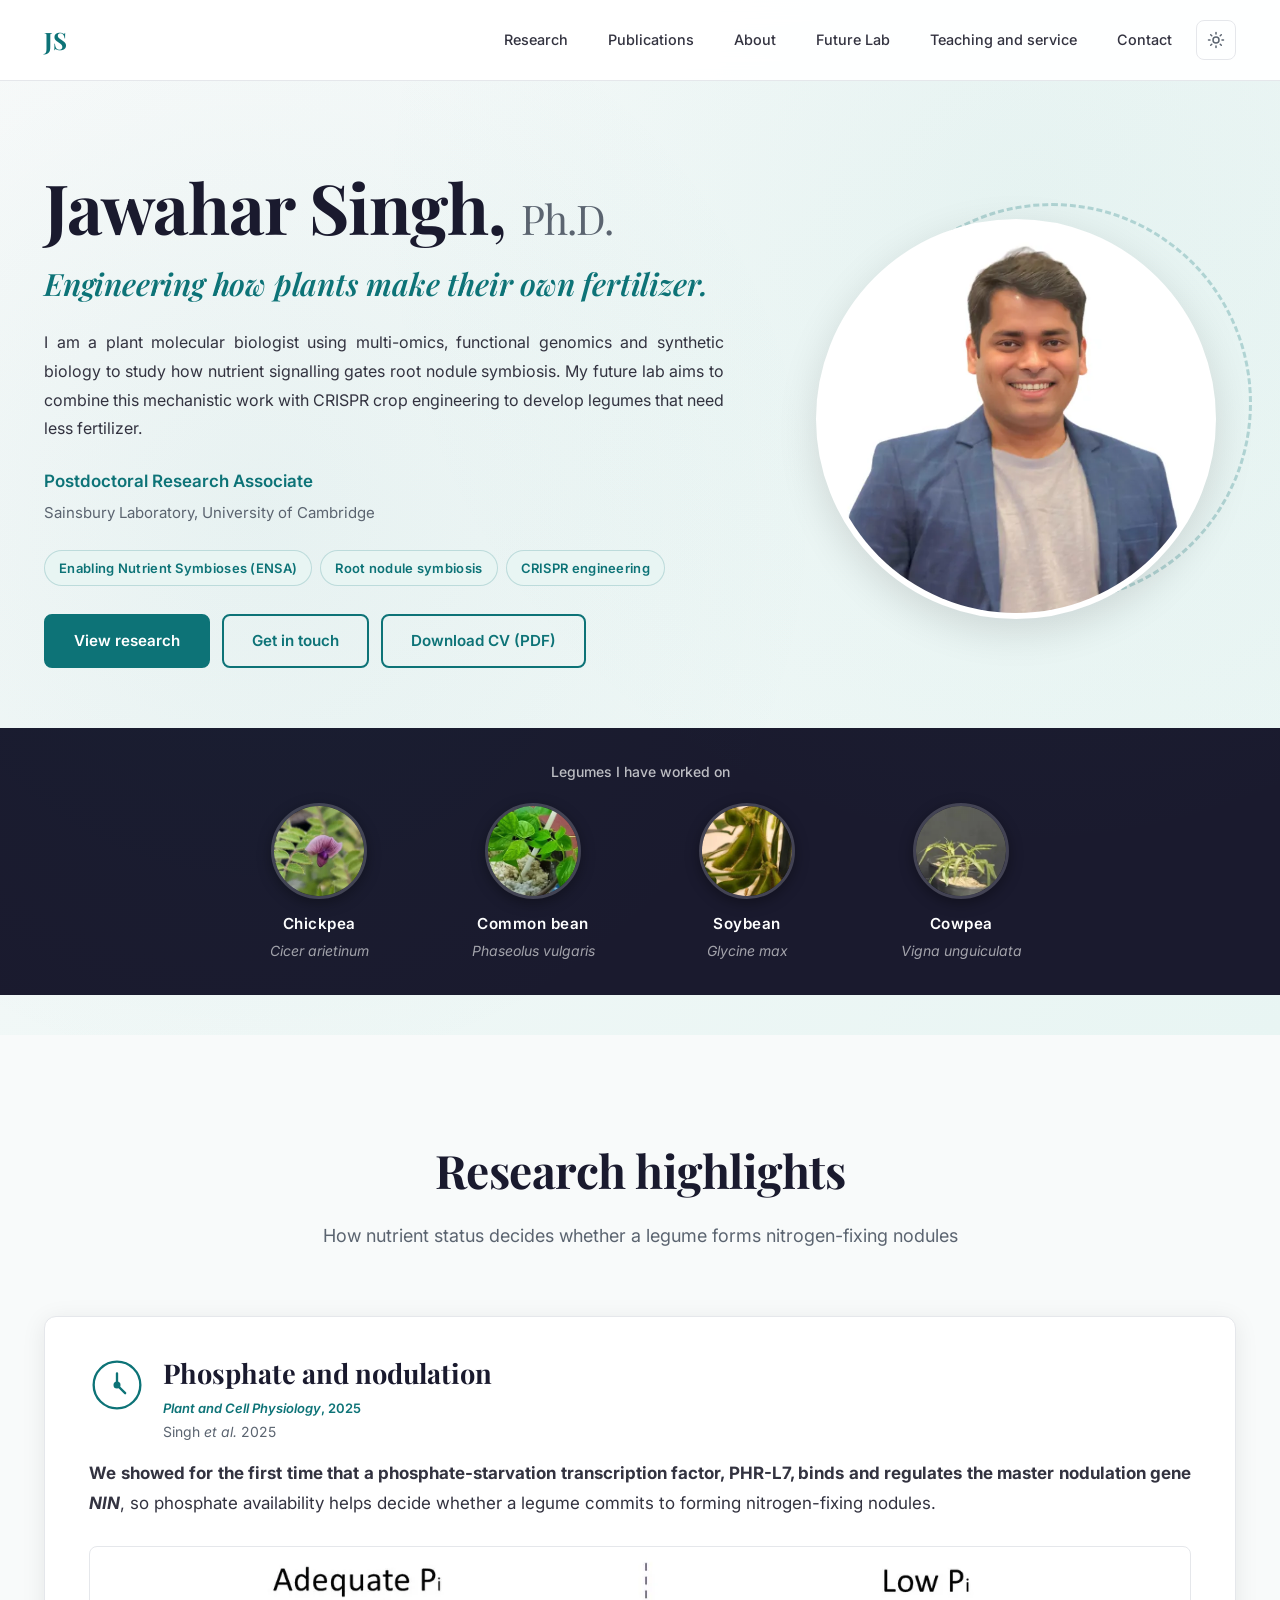
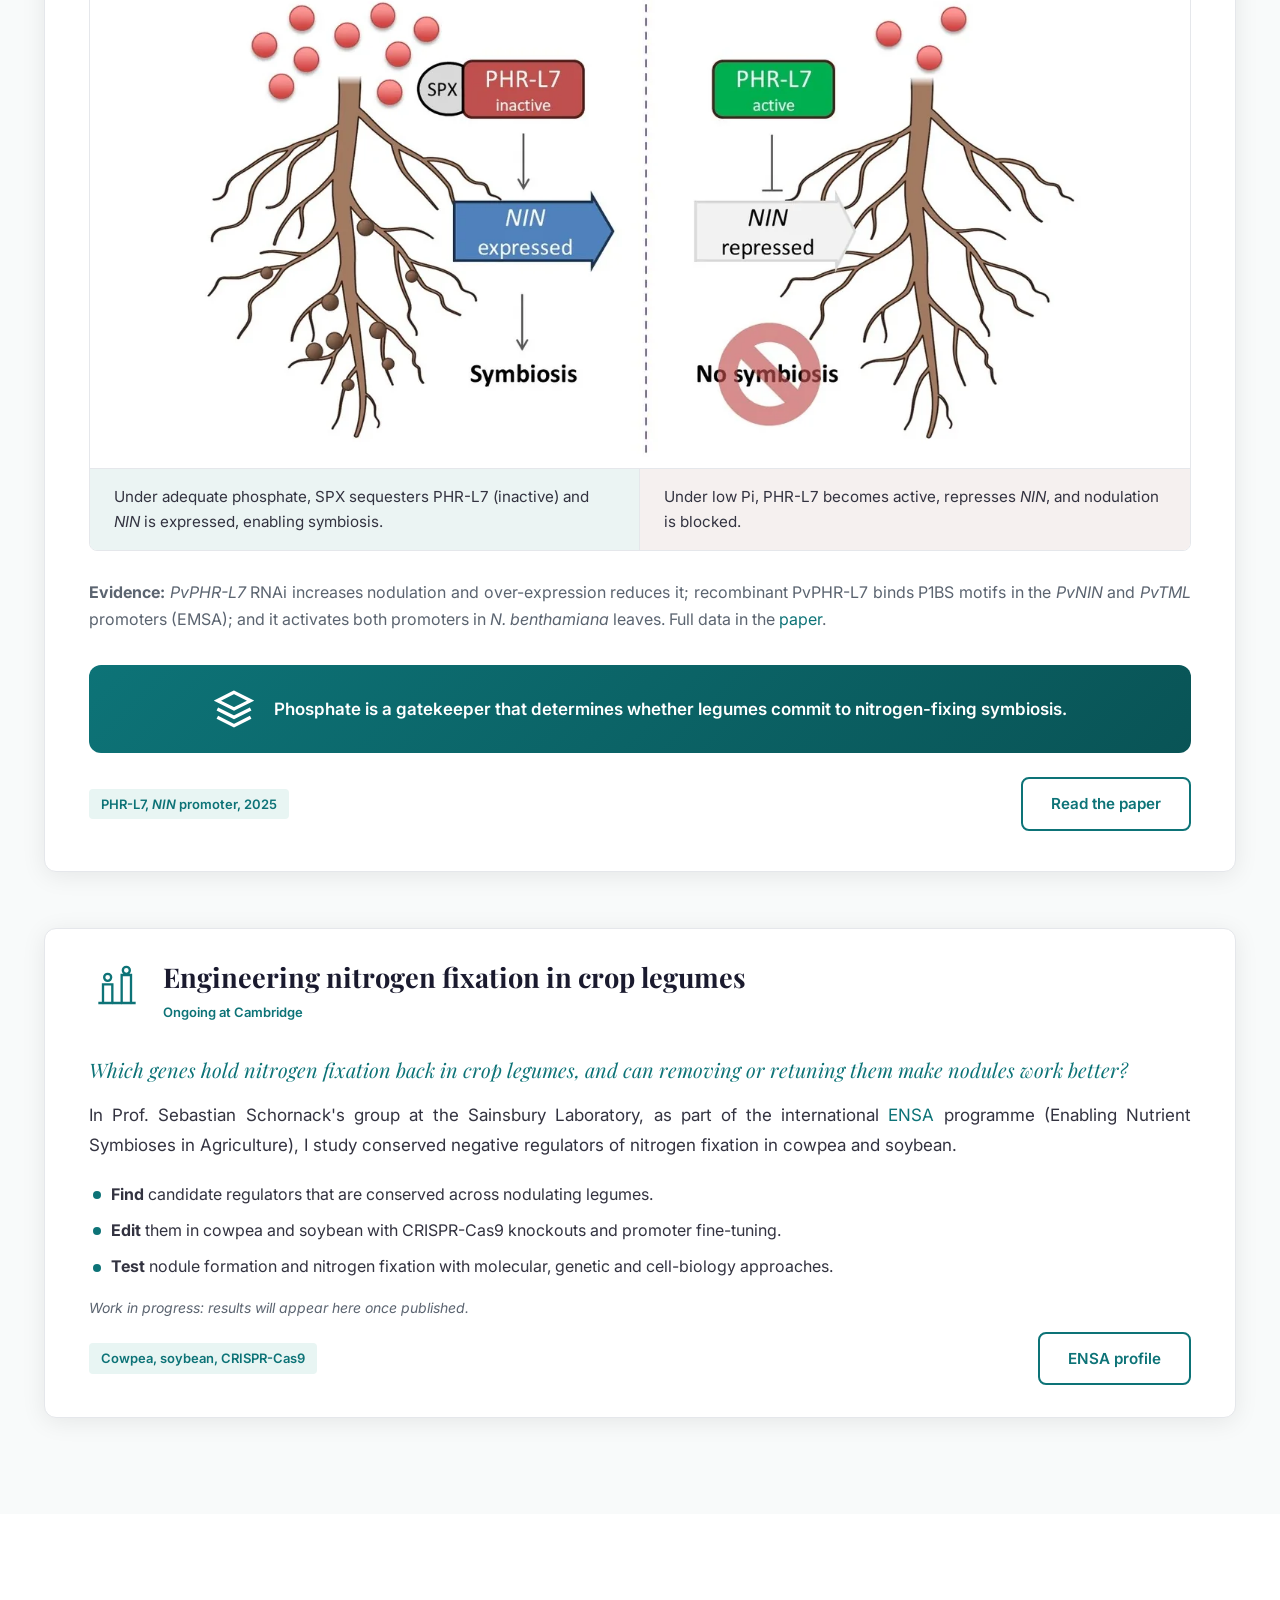
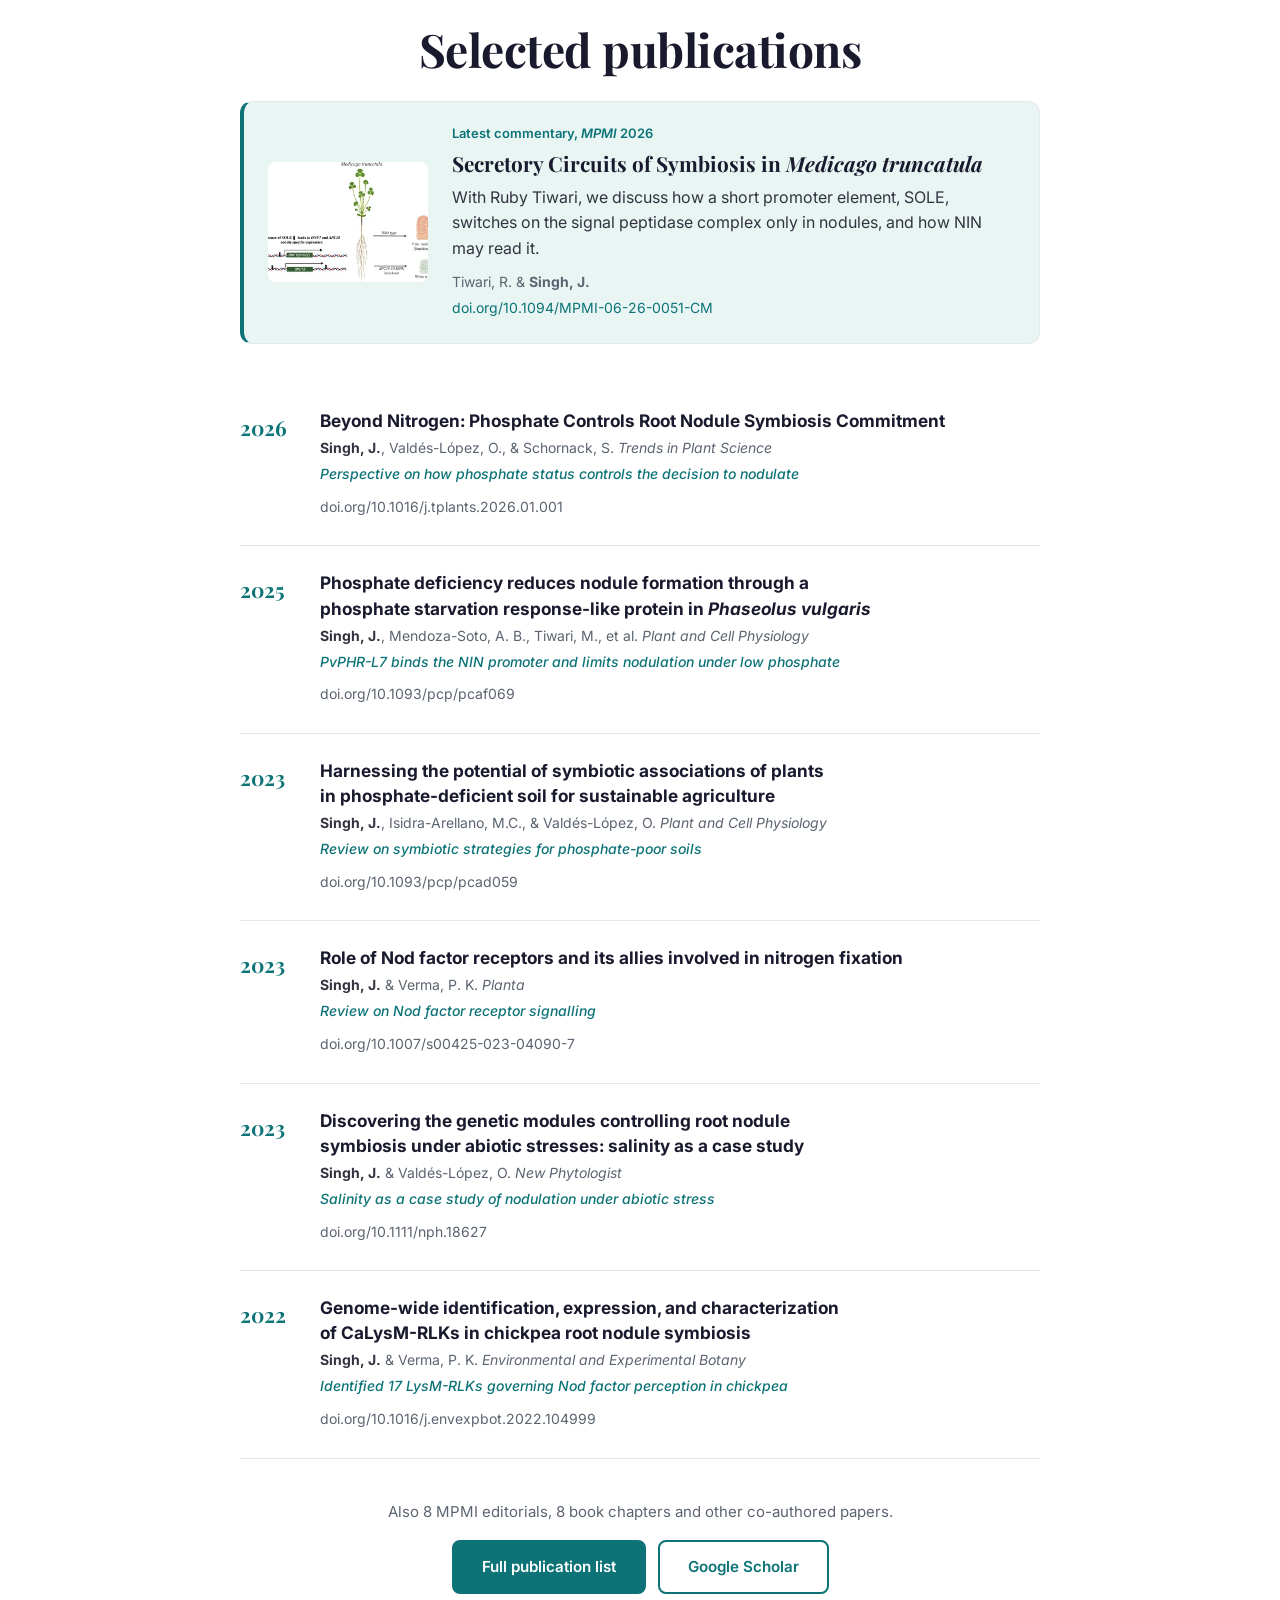
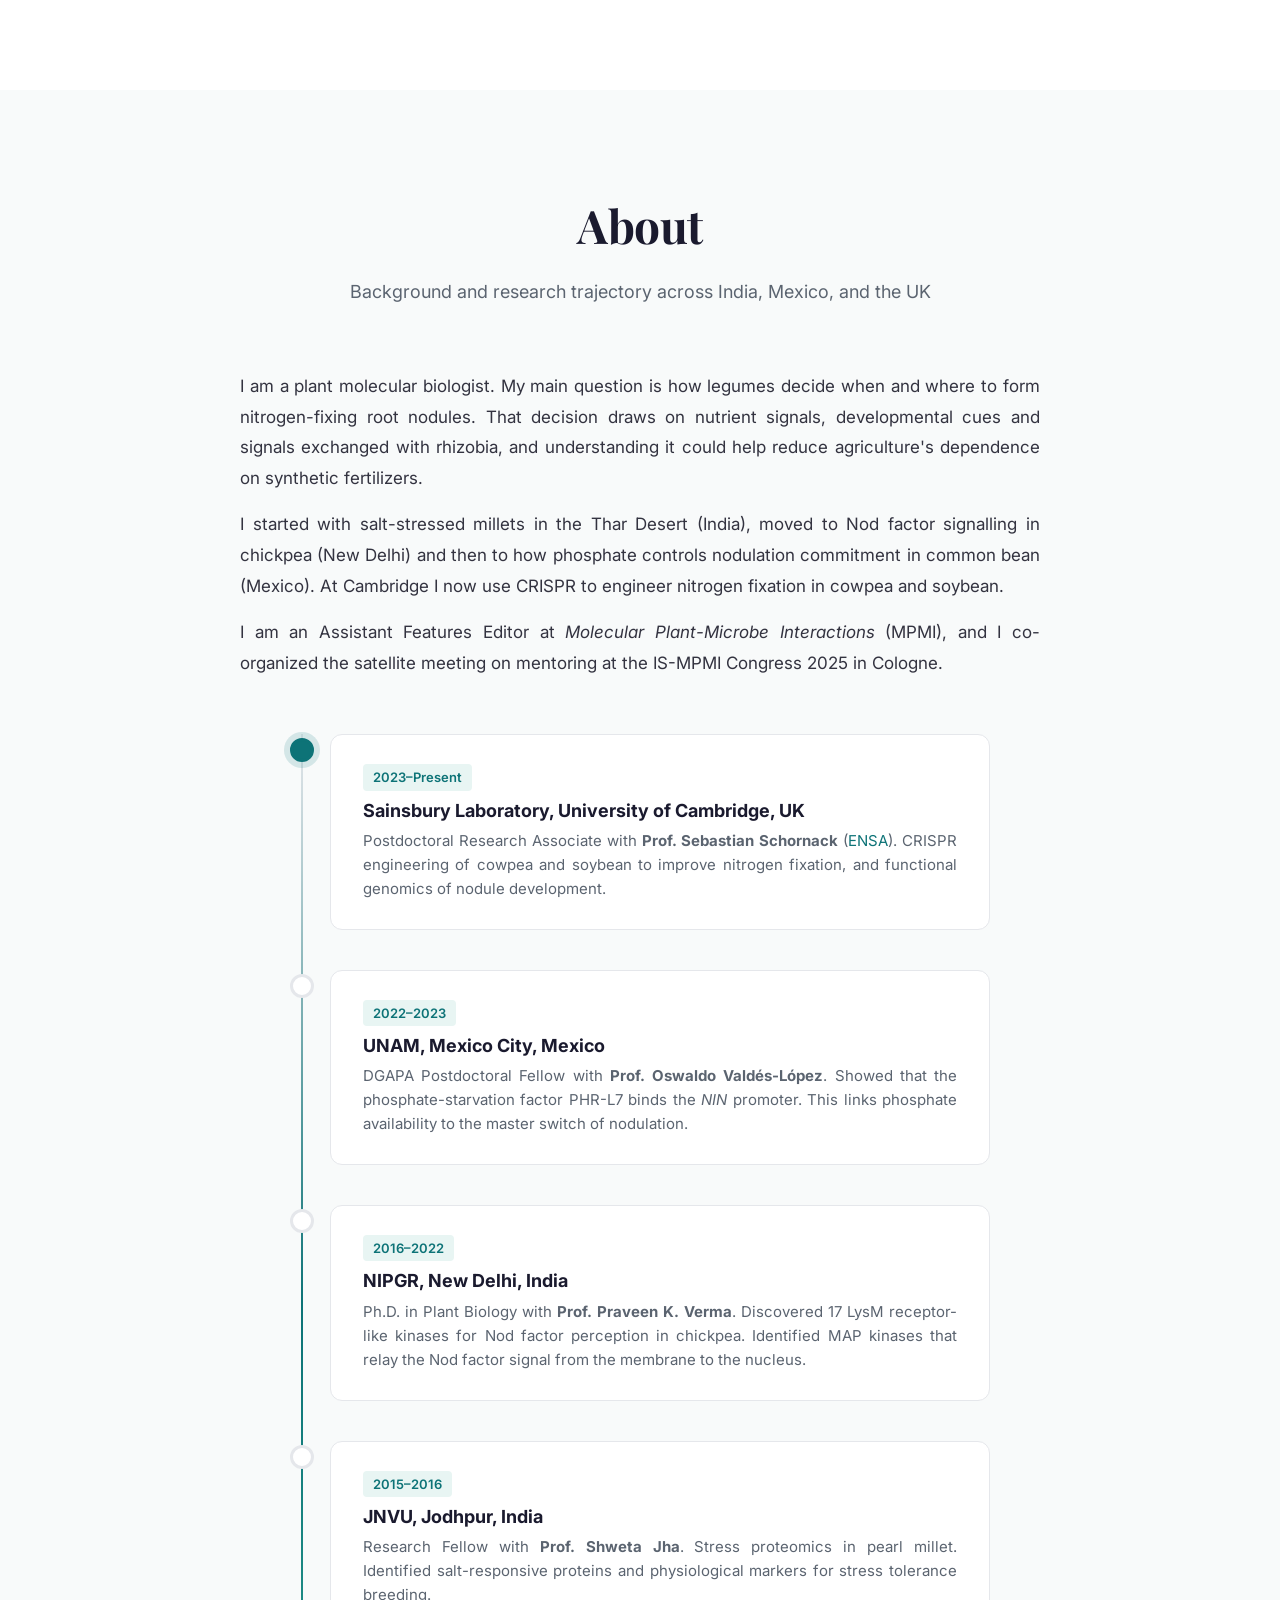
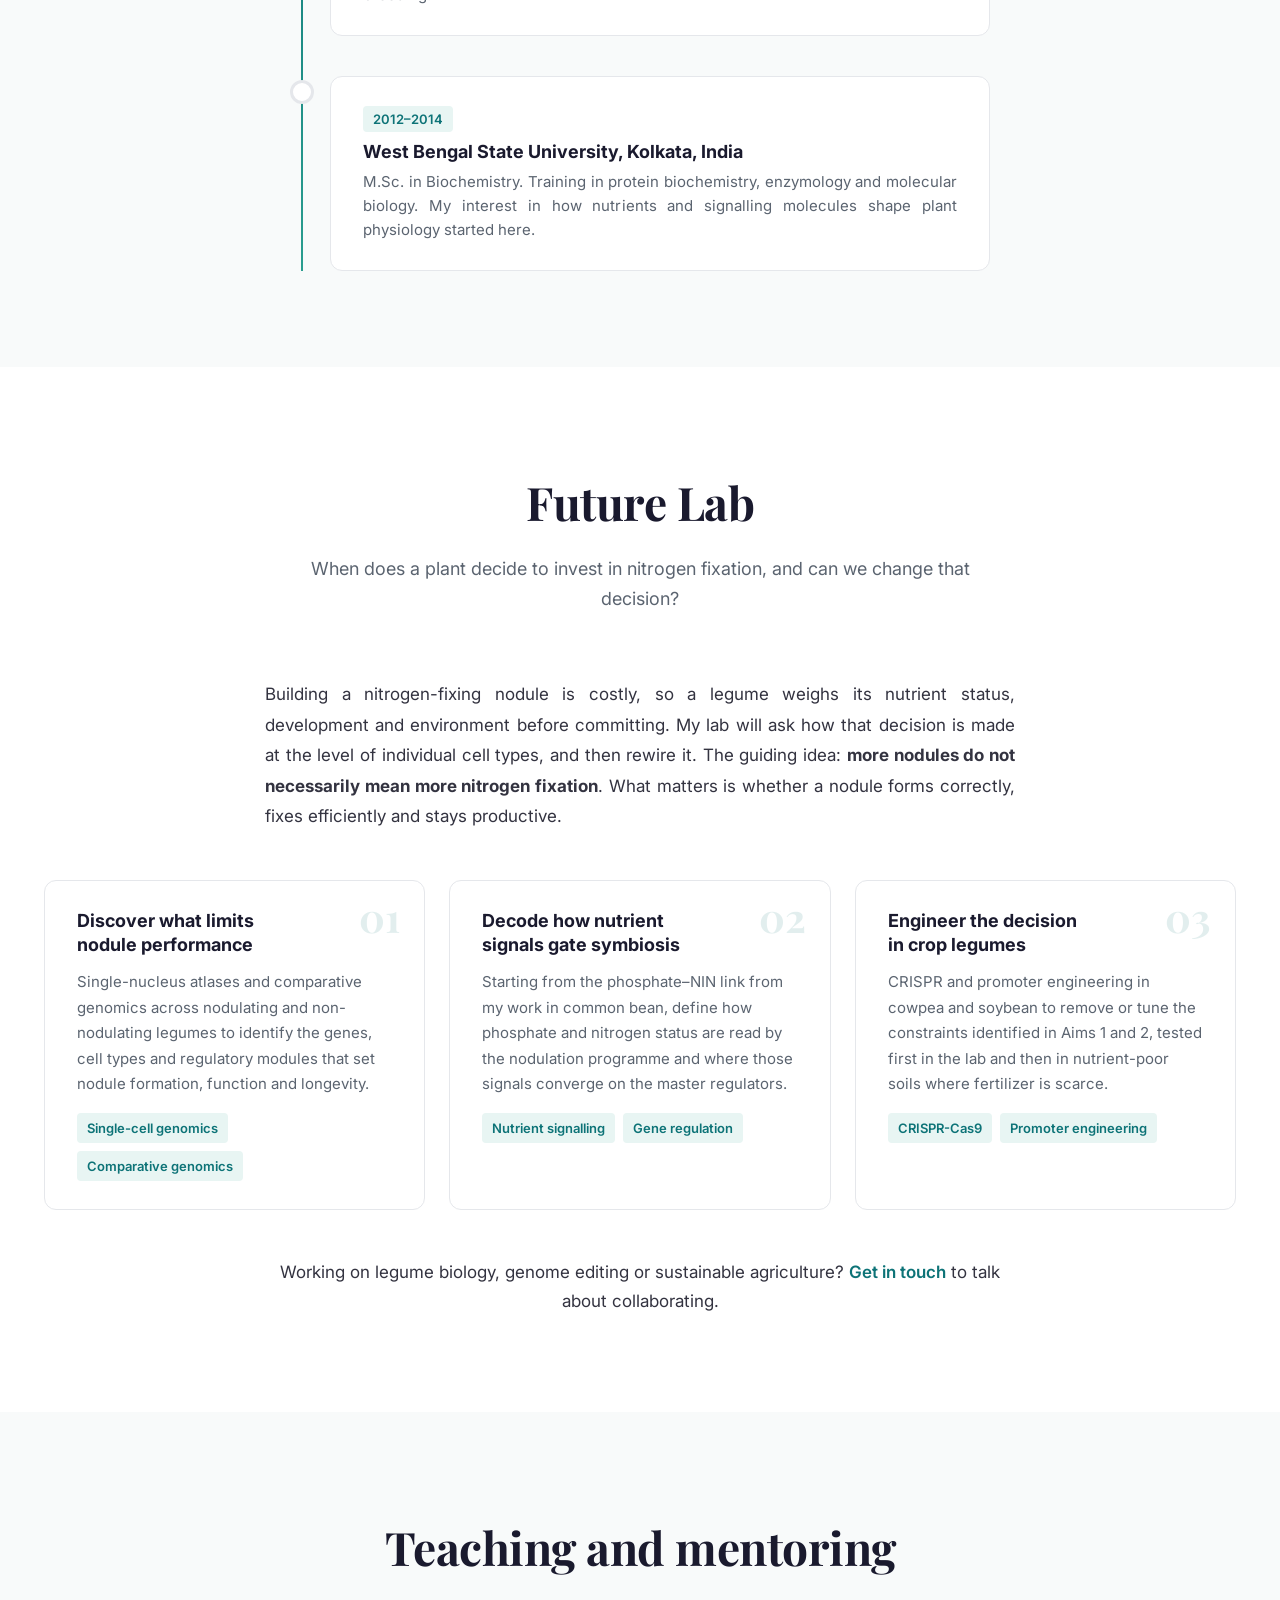
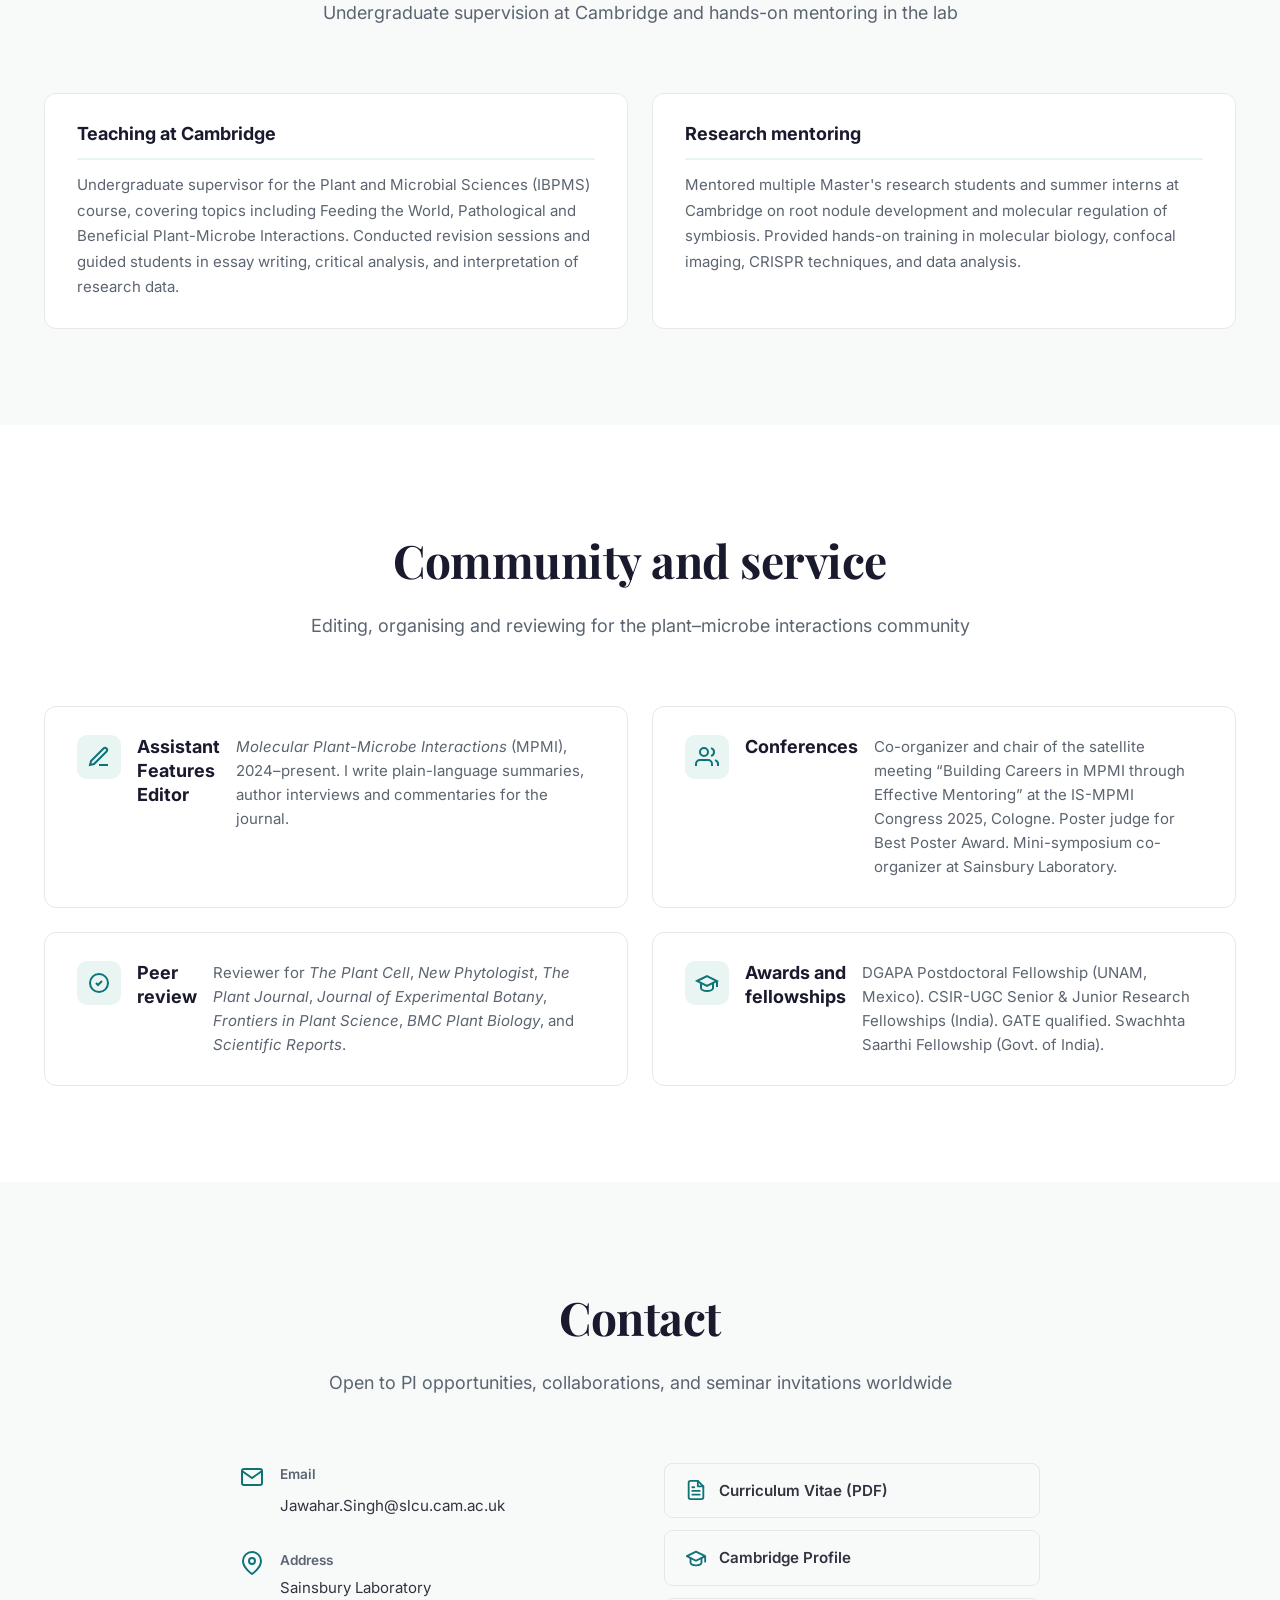
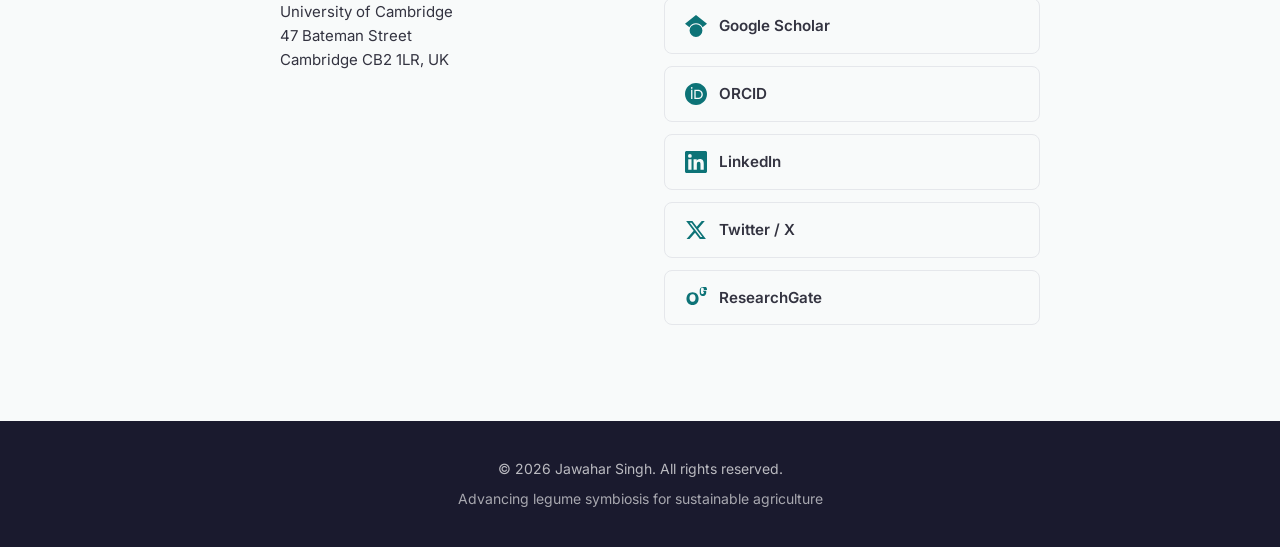
==== index.html @ ae7c1d23 "Faster pages and accessibility fixes from Lighthouse and WIG review - Images: right-sized copies wit" ====
<!DOCTYPE html>
<html lang="en">
<head>
    <meta charset="UTF-8">
    <meta name="viewport" content="width=device-width, initial-scale=1.0">
    <title>Jawahar Singh, Ph.D. | Plant Molecular Biologist, Sainsbury Laboratory, University of Cambridge</title>
    <meta name="description" content="Dr Jawahar Singh, postdoctoral researcher at the Sainsbury Laboratory, Cambridge: root nodule symbiosis, phosphate signalling and legume nitrogen fixation.">
    <meta name="author" content="Jawahar Singh">
    <meta name="keywords" content="Jawahar Singh, Jawahar Singh Cambridge, Jawahar Singh Sainsbury, root nodule symbiosis, nitrogen fixation, phosphate signalling, CRISPR, cowpea, soybean, legume genomics, plant-microbe interactions, ENSA">
    <link rel="canonical" href="https://jawaharsingh.com/">

    <!-- Open Graph / Facebook / LinkedIn -->
    <meta property="og:type" content="profile">
    <meta property="og:url" content="https://jawaharsingh.com/">
    <meta property="og:title" content="Jawahar Singh, Ph.D. | Plant Molecular Biologist, Sainsbury Laboratory, University of Cambridge">
    <meta property="og:description" content="Plant molecular biologist at Cambridge engineering how legumes fix nitrogen. CRISPR, phosphate signalling, and nutrient–symbiosis crosstalk in legumes.">
    <meta property="og:image" content="https://jawaharsingh.com/images/headshot.png">
    <meta property="og:image:alt" content="Dr Jawahar Singh">
    <meta property="og:site_name" content="Jawahar Singh, Ph.D.">
    <meta property="og:locale" content="en_GB">
    <meta property="profile:first_name" content="Jawahar">
    <meta property="profile:last_name" content="Singh">

    <!-- Twitter / X -->
    <meta name="twitter:card" content="summary_large_image">
    <meta name="twitter:site" content="@IamJawaharSingh">
    <meta name="twitter:creator" content="@IamJawaharSingh">
    <meta name="twitter:title" content="Jawahar Singh, Ph.D. | Plant Molecular Biologist, Sainsbury Laboratory, University of Cambridge">
    <meta name="twitter:description" content="Plant molecular biologist at Cambridge engineering how legumes fix nitrogen. CRISPR, phosphate signalling, and nutrient–symbiosis crosstalk in legumes.">
    <meta name="twitter:image" content="https://jawaharsingh.com/images/headshot.png">

    <!-- Icons -->
    <link rel="icon" href="/favicon.ico" sizes="any">
    <link rel="icon" href="images/favicon.svg" type="image/svg+xml">
    <link rel="icon" href="images/favicon-32.png" sizes="32x32" type="image/png">
    <link rel="icon" href="images/favicon-16.png" sizes="16x16" type="image/png">
    <link rel="apple-touch-icon" href="images/apple-touch-icon.png">
    <link rel="manifest" href="site.webmanifest">
    <meta name="color-scheme" content="light dark">
    <meta name="theme-color" content="#0d7377" media="(prefers-color-scheme: light)">
    <meta name="theme-color" content="#0e1013" media="(prefers-color-scheme: dark)">

    <!-- Set theme before paint to avoid a flash of the wrong colour scheme -->
    <script>
      (function () {
        try {
          var stored = localStorage.getItem('theme');
          var theme = stored || (window.matchMedia('(prefers-color-scheme: dark)').matches ? 'dark' : 'light');
          document.documentElement.setAttribute('data-theme', theme);
        } catch (e) {}
      })();
    </script>

    <!-- Fonts & stylesheet -->
    <link rel="preconnect" href="https://fonts.googleapis.com">
    <link rel="preconnect" href="https://fonts.gstatic.com" crossorigin>
    <link rel="preload" href="https://fonts.googleapis.com/css2?family=Inter:wght@400;500;600;700&family=Playfair+Display:wght@600;700&display=swap" as="style">
    <link rel="stylesheet" href="https://fonts.googleapis.com/css2?family=Inter:wght@400;500;600;700&family=Playfair+Display:wght@600;700&display=swap" media="print" onload="this.media='all'">
    <noscript><link rel="stylesheet" href="https://fonts.googleapis.com/css2?family=Inter:wght@400;500;600;700&family=Playfair+Display:wght@600;700&display=swap"></noscript>
    <link rel="stylesheet" href="css/style.css?v=20261025b">

    <!-- Cloudflare Web Analytics -->
    <script defer src='https://static.cloudflareinsights.com/beacon.min.js' data-cf-beacon='{"token": "2c2b40b963024a48b41af28e77da9bd5"}'></script>
    <!-- End Cloudflare Web Analytics -->

    <!-- Structured data: Person + WebSite + ProfilePage + select ScholarlyArticles -->
    <script type="application/ld+json">
{
  "@context": "https://schema.org",
  "@graph": [
    {
      "@type": "Person",
      "@id": "https://jawaharsingh.com/#person",
      "name": "Jawahar Singh",
      "honorificSuffix": "Ph.D.",
      "givenName": "Jawahar",
      "familyName": "Singh",
      "url": "https://jawaharsingh.com/",
      "image": "https://jawaharsingh.com/images/headshot.png",
      "jobTitle": "Postdoctoral Research Associate",
      "email": "mailto:Jawahar.Singh@slcu.cam.ac.uk",
      "nationality": {
        "@type": "Country",
        "name": "India"
      },
      "knowsLanguage": [
        "en",
        "hi"
      ],
      "hasOccupation": {
        "@type": "Occupation",
        "name": "Plant Molecular Biologist",
        "occupationLocation": {
          "@type": "City",
          "name": "Cambridge, UK"
        },
        "skills": "Root nodule symbiosis, phosphate signalling, CRISPR-Cas9, single-cell transcriptomics, legume genomics"
      },
      "affiliation": {
        "@type": "Organization",
        "name": "Sainsbury Laboratory, University of Cambridge",
        "url": "https://www.slcu.cam.ac.uk/"
      },
      "worksFor": {
        "@type": "Organization",
        "name": "Sainsbury Laboratory, University of Cambridge",
        "url": "https://www.slcu.cam.ac.uk/",
        "address": {
          "@type": "PostalAddress",
          "streetAddress": "47 Bateman Street",
          "addressLocality": "Cambridge",
          "postalCode": "CB2 1LR",
          "addressCountry": "GB"
        }
      },
      "memberOf": [
        {
          "@type": "Organization",
          "name": "International Society for Molecular Plant-Microbe Interactions (IS-MPMI)"
        },
        {
          "@type": "Organization",
          "name": "ENSA (Enabling Nutrient Symbioses in Agriculture)"
        }
      ],
      "award": [
        "DGAPA Postdoctoral Fellowship, UNAM (2022-2023)",
        "Senior Research Fellowship (SRF), CSIR-Government of India (2018-2021)",
        "Junior Research Fellowship (JRF), UGC-Government of India (2016-2018)",
        "Swachhta Saarthi Fellowship, Office of the Principal Scientific Adviser, Government of India (2021)"
      ],
      "alumniOf": [
        {
          "@type": "CollegeOrUniversity",
          "name": "National Institute of Plant Genome Research (NIPGR)",
          "address": "New Delhi, India"
        },
        {
          "@type": "CollegeOrUniversity",
          "name": "Universidad Nacional Autónoma de México (UNAM)",
          "address": "Mexico City, Mexico"
        },
        {
          "@type": "CollegeOrUniversity",
          "name": "Jai Narain Vyas University (JNVU)",
          "address": "Jodhpur, India"
        },
        {
          "@type": "CollegeOrUniversity",
          "name": "West Bengal State University",
          "address": "Kolkata, India"
        }
      ],
      "knowsAbout": [
        "Root nodule symbiosis",
        "Biological nitrogen fixation",
        "Phosphate signalling",
        "CRISPR-Cas9 genome editing",
        "Legume genomics",
        "Plant-microbe interactions",
        "Cowpea",
        "Soybean",
        "Chickpea",
        "Common bean",
        "Pearl millet",
        "Sustainable agriculture",
        "Nod factor signalling",
        "LysM receptor-like kinases",
        "PHR transcription factors",
        "NIN master regulator",
        "AON autoregulation of nodulation",
        "Single-cell transcriptomics"
      ],
      "description": "Plant molecular biologist decoding how legumes form nitrogen-fixing root nodules and engineering nitrogen fixation in cowpea and soybean. Showed that a PHR transcription factor binds and regulates the master nodulation gene NIN (Singh et al. Plant Cell Physiol. 2025).",
      "sameAs": [
        "https://scholar.google.com/citations?user=mANYUGQAAAAJ&hl=en",
        "https://orcid.org/0000-0003-4893-741X",
        "https://www.linkedin.com/in/jawahar-singh-phd-57892068/",
        "https://twitter.com/IamJawaharSingh",
        "https://www.slcu.cam.ac.uk/people/jawahar-singh",
        "https://www.researchgate.net/profile/Jawahar-Singh",
        "https://www.ensa.ac.uk/team/jawahar-singh/"
      ]
    },
    {
      "@type": "WebSite",
      "@id": "https://jawaharsingh.com/#website",
      "url": "https://jawaharsingh.com/",
      "name": "Jawahar Singh, Ph.D.",
      "description": "Personal academic site of Dr Jawahar Singh — plant molecular biologist at the Sainsbury Laboratory, University of Cambridge.",
      "publisher": {
        "@id": "https://jawaharsingh.com/#person"
      },
      "inLanguage": "en-GB"
    },
    {
      "@type": "ProfilePage",
      "@id": "https://jawaharsingh.com/#profilepage",
      "url": "https://jawaharsingh.com/",
      "name": "Jawahar Singh, Ph.D. — Profile",
      "mainEntity": {
        "@id": "https://jawaharsingh.com/#person"
      },
      "isPartOf": {
        "@id": "https://jawaharsingh.com/#website"
      }
    },
    {
      "@type": "ScholarlyArticle",
      "headline": "Secretory Circuits of Symbiosis in Medicago truncatula",
      "author": [
        {
          "@type": "Person",
          "name": "Ruby Tiwari"
        },
        {
          "@id": "https://jawaharsingh.com/#person"
        }
      ],
      "datePublished": "2026",
      "isPartOf": {
        "@type": "Periodical",
        "name": "Molecular Plant-Microbe Interactions",
        "issn": "0894-0282"
      },
      "identifier": {
        "@type": "PropertyValue",
        "propertyID": "DOI",
        "value": "10.1094/MPMI-06-26-0051-CM"
      },
      "url": "https://doi.org/10.1094/MPMI-06-26-0051-CM"
    },
    {
      "@type": "ScholarlyArticle",
      "headline": "Beyond Nitrogen: Phosphate Controls Root Nodule Symbiosis Commitment",
      "author": [
        {
          "@id": "https://jawaharsingh.com/#person"
        },
        {
          "@type": "Person",
          "name": "Oswaldo Valdés-López"
        },
        {
          "@type": "Person",
          "name": "Sebastian Schornack"
        }
      ],
      "datePublished": "2026",
      "isPartOf": {
        "@type": "Periodical",
        "name": "Trends in Plant Science",
        "issn": "1360-1385"
      },
      "identifier": {
        "@type": "PropertyValue",
        "propertyID": "DOI",
        "value": "10.1016/j.tplants.2026.01.001"
      },
      "url": "https://doi.org/10.1016/j.tplants.2026.01.001"
    },
    {
      "@type": "ScholarlyArticle",
      "headline": "Phosphate deficiency reduces nodule formation through a phosphate starvation response-like protein in Phaseolus vulgaris",
      "author": [
        {
          "@id": "https://jawaharsingh.com/#person"
        },
        {
          "@type": "Person",
          "name": "Ana Belén Mendoza-Soto"
        },
        {
          "@type": "Person",
          "name": "Manish Tiwari"
        },
        {
          "@type": "Person",
          "name": "Oswaldo Valdés-López"
        }
      ],
      "datePublished": "2025",
      "isPartOf": {
        "@type": "Periodical",
        "name": "Plant and Cell Physiology",
        "issn": "0032-0781"
      },
      "identifier": {
        "@type": "PropertyValue",
        "propertyID": "DOI",
        "value": "10.1093/pcp/pcaf069"
      },
      "url": "https://doi.org/10.1093/pcp/pcaf069"
    },
    {
      "@type": "ScholarlyArticle",
      "headline": "Genome-wide identification, expression, and characterization of CaLysM-RLKs in chickpea root nodule symbiosis",
      "author": [
        {
          "@id": "https://jawaharsingh.com/#person"
        },
        {
          "@type": "Person",
          "name": "Praveen Kumar Verma"
        }
      ],
      "datePublished": "2022",
      "isPartOf": {
        "@type": "Periodical",
        "name": "Environmental and Experimental Botany",
        "issn": "0098-8472"
      },
      "identifier": {
        "@type": "PropertyValue",
        "propertyID": "DOI",
        "value": "10.1016/j.envexpbot.2022.104999"
      },
      "url": "https://doi.org/10.1016/j.envexpbot.2022.104999"
    },
    {
      "@type": "ScholarlyArticle",
      "headline": "Harnessing the potential of symbiotic associations of plants in phosphate-deficient soil for sustainable agriculture",
      "author": [
        {
          "@id": "https://jawaharsingh.com/#person"
        },
        {
          "@type": "Person",
          "name": "Mariel C. Isidra-Arellano"
        },
        {
          "@type": "Person",
          "name": "Oswaldo Valdés-López"
        }
      ],
      "datePublished": "2023",
      "isPartOf": {
        "@type": "Periodical",
        "name": "Plant and Cell Physiology",
        "issn": "0032-0781"
      },
      "identifier": {
        "@type": "PropertyValue",
        "propertyID": "DOI",
        "value": "10.1093/pcp/pcad059"
      },
      "url": "https://doi.org/10.1093/pcp/pcad059"
    },
    {
      "@type": "ScholarlyArticle",
      "headline": "Discovering the genetic modules controlling root nodule symbiosis under abiotic stresses: salinity as a case study",
      "author": [
        {
          "@id": "https://jawaharsingh.com/#person"
        },
        {
          "@type": "Person",
          "name": "Oswaldo Valdés-López"
        }
      ],
      "datePublished": "2023",
      "isPartOf": {
        "@type": "Periodical",
        "name": "New Phytologist",
        "issn": "0028-646X"
      },
      "identifier": {
        "@type": "PropertyValue",
        "propertyID": "DOI",
        "value": "10.1111/nph.18627"
      },
      "url": "https://doi.org/10.1111/nph.18627"
    },
    {
      "@type": "ScholarlyArticle",
      "headline": "Role of Nod factor receptors and its allies involved in nitrogen fixation",
      "author": [
        {
          "@type": "Person",
          "name": "Jawahar Singh"
        },
        {
          "@type": "Person",
          "name": "Praveen K. Verma"
        }
      ],
      "datePublished": "2023",
      "isPartOf": {
        "@type": "Periodical",
        "name": "Planta",
        "issn": "0028-646X"
      },
      "identifier": "https://doi.org/10.1007/s00425-023-04090-7",
      "url": "https://doi.org/10.1007/s00425-023-04090-7"
    }
  ]
}
</script>
</head>
<body>
    <a href="#main" class="skip-link">Skip to content</a>

    <!-- Navigation -->
    <nav class="navbar" id="navbar" aria-label="Primary">
        <div class="nav-container">
            <a href="#hero" class="nav-logo">JS</a>
            <div class="nav-right">
                <ul class="nav-links" id="navLinks">
                    <li><a href="#research">Research</a></li>
                    <li><a href="#publications">Publications</a></li>
                    <li><a href="#about">About</a></li>
                    <li><a href="#future-lab">Future Lab</a></li>
                    <li><a href="#teaching">Teaching and service</a></li>
                    <li><a href="#contact">Contact</a></li>
                </ul>
                <button class="theme-toggle" id="themeToggle" type="button" aria-label="Switch colour theme" title="Toggle light / dark">
                    <svg class="icon-sun" viewBox="0 0 24 24" fill="none" stroke="currentColor" stroke-width="2" stroke-linecap="round" stroke-linejoin="round" aria-hidden="true"><circle cx="12" cy="12" r="4"/><path d="M12 2v2M12 20v2M4.93 4.93l1.41 1.41M17.66 17.66l1.41 1.41M2 12h2M20 12h2M6.34 17.66l-1.41 1.41M19.07 4.93l-1.41 1.41"/></svg>
                    <svg class="icon-moon" viewBox="0 0 24 24" fill="none" stroke="currentColor" stroke-width="2" stroke-linecap="round" stroke-linejoin="round" aria-hidden="true"><path d="M21 12.79A9 9 0 1111.21 3 7 7 0 0021 12.79z"/></svg>
                </button>
                <button class="nav-toggle" id="navToggle" type="button" aria-label="Toggle navigation" aria-expanded="false" aria-controls="navLinks">
                    <span></span><span></span><span></span>
                </button>
            </div>
        </div>
    </nav>

    <main id="main">
    <!-- Hero Section -->
    <section class="hero" id="hero">
        <div class="hero-bg-pattern"></div>
        <div class="container hero-content">
            <div class="hero-text">
                <h1 class="hero-name">Jawahar Singh<span class="hero-comma">,</span> <span class="hero-degree">Ph.D.</span></h1>
                <p class="hero-manifesto">Engineering how plants make their own fertilizer.</p>
                <p class="hero-lede">I am a plant molecular biologist using multi-omics, functional genomics and synthetic biology to study how nutrient signalling gates root nodule symbiosis. My future lab aims to combine this mechanistic work with CRISPR crop engineering to develop legumes that need less fertilizer.</p>
                <p class="hero-affiliation">Postdoctoral Research Associate</p>
                <p class="hero-institution">Sainsbury Laboratory, University of Cambridge</p>
                <div class="hero-badges">
                    <a href="https://www.ensa.ac.uk/" class="badge" target="_blank" rel="noopener" title="Enabling Nutrient Symbioses in Agriculture">Enabling Nutrient Symbioses (ENSA)</a>
                    <span class="badge">Root nodule symbiosis</span>
                    <span class="badge">CRISPR engineering</span>
                </div>
                <div class="hero-cta">
                    <a href="#research" class="btn btn-primary">View research</a>
                    <a href="#contact" class="btn btn-outline">Get in touch</a>
                    <a href="Jawahar_Singh_CV.pdf" class="btn btn-outline" target="_blank" rel="noopener">Download CV (PDF)</a>
                </div>
            </div>
            <div class="hero-image">
                <div class="hero-image-wrapper">
                    <picture>
                        <source srcset="images/headshot.webp" type="image/webp">
                        <img src="images/headshot.png" alt="Dr. Jawahar Singh" width="600" height="600" fetchpriority="high">
                    </picture>
                </div>
                <div class="hero-image-accent"></div>
            </div>
        </div>
        <div class="hero-stats">
            <p class="crop-strip-label">Legumes I have worked on</p>
            <div class="container stats-grid stats-grid-crops">
                <div class="stat-item stat-crop">
                    <picture>
                        <source srcset="images/crops/chickpea-192.webp 192w, images/crops/chickpea.webp 600w" sizes="96px" type="image/webp">
                        <img src="images/crops/chickpea-192.jpg" srcset="images/crops/chickpea-192.jpg 192w, images/crops/chickpea.jpg 600w" sizes="96px" alt="Chickpea (Cicer arietinum) flower" width="192" height="192" loading="lazy">
                    </picture>
                    <span class="stat-label">Chickpea</span>
                    <span class="stat-latin">Cicer arietinum</span>
                </div>
                <div class="stat-item stat-crop">
                    <picture>
                        <source srcset="images/crops/commonbean-192.webp 192w, images/crops/commonbean.webp 600w" sizes="96px" type="image/webp">
                        <img src="images/crops/commonbean-192.jpg" srcset="images/crops/commonbean-192.jpg 192w, images/crops/commonbean.jpg 600w" sizes="96px" alt="Common bean (Phaseolus vulgaris) seedling" width="192" height="192" loading="lazy">
                    </picture>
                    <span class="stat-label">Common bean</span>
                    <span class="stat-latin">Phaseolus vulgaris</span>
                </div>
                <div class="stat-item stat-crop">
                    <picture>
                        <source srcset="images/crops/soybean-192.webp 192w, images/crops/soybean.webp 600w" sizes="96px" type="image/webp">
                        <img src="images/crops/soybean-192.jpg" srcset="images/crops/soybean-192.jpg 192w, images/crops/soybean.jpg 600w" sizes="96px" alt="Soybean (Glycine max) pods" width="192" height="192" loading="lazy">
                    </picture>
                    <span class="stat-label">Soybean</span>
                    <span class="stat-latin">Glycine max</span>
                </div>
                <div class="stat-item stat-crop">
                    <picture>
                        <source srcset="images/crops/cowpea-192.webp 192w, images/crops/cowpea.webp 600w" sizes="96px" type="image/webp">
                        <img src="images/crops/cowpea-192.jpg" srcset="images/crops/cowpea-192.jpg 192w, images/crops/cowpea.jpg 600w" sizes="96px" alt="Cowpea (Vigna unguiculata) plants in the growth room" width="192" height="192" loading="lazy">
                    </picture>
                    <span class="stat-label">Cowpea</span>
                    <span class="stat-latin">Vigna unguiculata</span>
                </div>
            </div>
        </div>
    </section>


    <!-- Research Highlights (consolidated rows) -->
    <section class="section section-alt" id="research">
        <div class="container">
            <h2 class="section-title">Research highlights</h2>
            <p class="section-subtitle">How nutrient status decides whether a legume forms nitrogen-fixing nodules</p>

            <div class="research-stack">

                <!-- Row 1: Phosphate-Nodulation Nexus -->
                <article class="research-row fade-in">
                    <div class="research-row-head">
                        <div class="card-icon">
                            <svg aria-hidden="true" focusable="false" viewBox="0 0 48 48" fill="none" xmlns="http://www.w3.org/2000/svg"><circle cx="24" cy="24" r="20" stroke="currentColor" stroke-width="2"/><path d="M24 14v10l7 7" stroke="currentColor" stroke-width="2" stroke-linecap="round"/><circle cx="24" cy="24" r="3" fill="currentColor"/></svg>
                        </div>
                        <div>
                            <h3>Phosphate and nodulation</h3>
                            <p class="card-highlight"><em>Plant and Cell Physiology</em>, 2025</p>
                            <p class="card-citation">Singh <em>et al.</em> 2025</p>
                        </div>
                    </div>
                    <p class="research-row-text"><strong>We showed for the first time that a phosphate-starvation transcription factor, PHR-L7, binds and regulates the master nodulation gene <em>NIN</em></strong>, so phosphate availability helps decide whether a legume commits to forming nitrogen-fixing nodules.</p>
                    <figure class="abstract-figure fade-in">
                        <picture>
                            <source srcset="images/phosphate_nodulation_abstract-600.webp 600w, images/phosphate_nodulation_abstract-800.webp 800w, images/phosphate_nodulation_abstract.webp 1201w" sizes="(max-width: 640px) 92vw, 880px" type="image/webp">
                            <img src="images/phosphate_nodulation_abstract-600.jpg" srcset="images/phosphate_nodulation_abstract-600.jpg 600w, images/phosphate_nodulation_abstract-800.jpg 800w, images/phosphate_nodulation_abstract.jpg 1201w" sizes="(max-width: 640px) 92vw, 880px" alt="Adequate Pi: SPX sequesters PHR-L7 and NIN is expressed, enabling symbiosis. Low Pi: PHR-L7 is active, NIN is repressed, no symbiosis." loading="lazy" width="1201" height="695">
                        </picture>
                        <figcaption class="abstract-caption-split">
                            <span class="abstract-caption-half abstract-caption-left">Under adequate phosphate, SPX sequesters PHR-L7 (inactive) and <em>NIN</em> is expressed, enabling symbiosis.</span>
                            <span class="abstract-caption-half abstract-caption-right">Under low Pi, PHR-L7 becomes active, represses <em>NIN</em>, and nodulation is blocked.</span>
                        </figcaption>
                    </figure>

                    <p class="research-evidence"><strong>Evidence:</strong> <em>PvPHR-L7</em> RNAi increases nodulation and over-expression reduces it; recombinant PvPHR-L7 binds P1BS motifs in the <em>PvNIN</em> and <em>PvTML</em> promoters (EMSA); and it activates both promoters in <em>N.&nbsp;benthamiana</em> leaves. Full data in the <a href="https://doi.org/10.1093/pcp/pcaf069" target="_blank" rel="noopener">paper</a>.</p>

                    <!-- Takeaway -- sits inside the Phosphate-Nodulation card -->
                    <div class="key-takeaway key-takeaway-full fade-in">
                        <div class="takeaway-icon">
                            <svg aria-hidden="true" focusable="false" viewBox="0 0 24 24" fill="none" stroke="currentColor" stroke-width="2"><path d="M12 2L2 7l10 5 10-5-10-5z"/><path d="M2 17l10 5 10-5"/><path d="M2 12l10 5 10-5"/></svg>
                        </div>
                        <p class="takeaway-text">Phosphate is a gatekeeper that determines whether legumes commit to nitrogen-fixing symbiosis.</p>
                    </div>

                    <div class="research-row-footer">
                        <span class="card-tag">PHR-L7, <em>NIN</em> promoter, 2025</span>
                        <a href="https://doi.org/10.1093/pcp/pcaf069" class="btn btn-outline" target="_blank" rel="noopener">Read the paper</a>
                    </div>
                </article>

                <!-- Row 2: CRISPR Engineering -->
                <article class="research-row research-row-compact fade-in">
                    <div class="research-row-head">
                        <div class="card-icon">
                            <svg aria-hidden="true" focusable="false" viewBox="0 0 48 48" fill="none" xmlns="http://www.w3.org/2000/svg"><path d="M12 36V20h8v16M28 36V12h8v24" stroke="currentColor" stroke-width="2" stroke-linecap="round"/><path d="M8 36h32" stroke="currentColor" stroke-width="2"/><circle cx="16" cy="14" r="3" stroke="currentColor" stroke-width="2"/><circle cx="32" cy="8" r="3" stroke="currentColor" stroke-width="2"/></svg>
                        </div>
                        <div>
                            <h3>Engineering nitrogen fixation in crop legumes</h3>
                            <p class="card-highlight">Ongoing at Cambridge</p>
                        </div>
                    </div>
                    <p class="research-question">Which genes hold nitrogen fixation back in crop legumes, and can removing or retuning them make nodules work better?</p>
                    <p class="research-row-text">In Prof. Sebastian Schornack's group at the Sainsbury Laboratory, as part of the international <a href="https://www.ensa.ac.uk/" target="_blank" rel="noopener">ENSA</a> programme (Enabling Nutrient Symbioses in Agriculture), I study conserved negative regulators of nitrogen fixation in cowpea and soybean.</p>
                    <ul class="research-approach">
                        <li><strong>Find</strong> candidate regulators that are conserved across nodulating legumes.</li>
                        <li><strong>Edit</strong> them in cowpea and soybean with CRISPR-Cas9 knockouts and promoter fine-tuning.</li>
                        <li><strong>Test</strong> nodule formation and nitrogen fixation with molecular, genetic and cell-biology approaches.</li>
                    </ul>
                    <p class="research-note">Work in progress: results will appear here once published.</p>
                    <div class="research-row-footer">
                        <span class="card-tag">Cowpea, soybean, CRISPR-Cas9</span>
                        <a href="https://www.ensa.ac.uk/team/jawahar-singh/" class="btn btn-outline" target="_blank" rel="noopener">ENSA profile</a>
                    </div>
                </article>

            </div>
        </div>
    </section>
    <!-- Publications -->
    <section class="section" id="publications">
        <div class="container">
            <h2 class="section-title">Selected publications</h2>

            <!-- Latest: compact news callout (replaces the former full-width commentary section) -->
            <aside class="latest-callout fade-in" id="latest" aria-label="Latest publication">
                <a href="https://doi.org/10.1094/MPMI-06-26-0051-CM" class="latest-thumb" target="_blank" rel="noopener" tabindex="-1" aria-hidden="true">
                    <picture>
                        <source srcset="images/mpmi_sole_fig1-320.webp 320w, images/mpmi_sole_fig1-800.webp 800w" sizes="(max-width: 600px) 220px, 160px" type="image/webp">
                        <img src="images/mpmi_sole_fig1-320.jpg" srcset="images/mpmi_sole_fig1-320.jpg 320w, images/mpmi_sole_fig1-800.jpg 800w" sizes="(max-width: 600px) 220px, 160px" alt="" loading="lazy" width="320" height="216">
                    </picture>
                </a>
                <div class="latest-body">
                    <p class="latest-label">Latest commentary, <em>MPMI</em> 2026</p>
                    <h3 class="latest-title"><a href="https://doi.org/10.1094/MPMI-06-26-0051-CM" target="_blank" rel="noopener">Secretory Circuits of Symbiosis in <em>Medicago truncatula</em></a></h3>
                    <p class="latest-text">With Ruby Tiwari, we discuss how a short promoter element, SOLE, switches on the signal peptidase complex only in nodules, and how NIN may read it.</p>
                    <p class="latest-meta">Tiwari, R. &amp; <strong>Singh, J.</strong><br><a href="https://doi.org/10.1094/MPMI-06-26-0051-CM" target="_blank" rel="noopener">doi.org/10.1094/MPMI-06-26-0051-CM</a></p>
                </div>
            </aside>

            <div class="pub-list">
                <div class="pub-item fade-in">
                    <span class="pub-year">2026</span>
                    <div class="pub-details">
                        <h3 class="pub-title"><a href="https://doi.org/10.1016/j.tplants.2026.01.001" target="_blank" rel="noopener">Beyond Nitrogen: Phosphate Controls Root Nodule Symbiosis Commitment</a></h3>
                        <p class="pub-authors"><strong>Singh, J.</strong>, Vald&eacute;s-L&oacute;pez, O., &amp; Schornack, S. <em>Trends in Plant Science</em></p>
                        <p class="pub-impact">Perspective on how phosphate status controls the decision to nodulate</p>
                        <p class="pub-doi"><a href="https://doi.org/10.1016/j.tplants.2026.01.001" target="_blank" rel="noopener">doi.org/10.1016/j.tplants.2026.01.001</a></p>
                    </div>
                </div>

                <div class="pub-item fade-in">
                    <span class="pub-year">2025</span>
                    <div class="pub-details">
                        <h3 class="pub-title"><a href="https://doi.org/10.1093/pcp/pcaf069" target="_blank" rel="noopener">Phosphate deficiency reduces nodule formation through a phosphate starvation response-like protein in <em>Phaseolus vulgaris</em></a></h3>
                        <p class="pub-authors"><strong>Singh, J.</strong>, Mendoza-Soto, A. B., Tiwari, M., et al. <em>Plant and Cell Physiology</em></p>
                        <p class="pub-impact">PvPHR-L7 binds the <em>NIN</em> promoter and limits nodulation under low phosphate</p>
                        <p class="pub-doi"><a href="https://doi.org/10.1093/pcp/pcaf069" target="_blank" rel="noopener">doi.org/10.1093/pcp/pcaf069</a></p>
                    </div>
                </div>

                <div class="pub-item fade-in">
                    <span class="pub-year">2023</span>
                    <div class="pub-details">
                        <h3 class="pub-title"><a href="https://doi.org/10.1093/pcp/pcad059" target="_blank" rel="noopener">Harnessing the potential of symbiotic associations of plants in phosphate-deficient soil for sustainable agriculture</a></h3>
                        <p class="pub-authors"><strong>Singh, J.</strong>, Isidra-Arellano, M.C., &amp; Vald&eacute;s-L&oacute;pez, O. <em>Plant and Cell Physiology</em></p>
                        <p class="pub-impact">Review on symbiotic strategies for phosphate-poor soils</p>
                        <p class="pub-doi"><a href="https://doi.org/10.1093/pcp/pcad059" target="_blank" rel="noopener">doi.org/10.1093/pcp/pcad059</a></p>
                    </div>
                </div>

                <div class="pub-item fade-in">
                    <span class="pub-year">2023</span>
                    <div class="pub-details">
                        <h3 class="pub-title"><a href="https://doi.org/10.1007/s00425-023-04090-7" target="_blank" rel="noopener">Role of Nod factor receptors and its allies involved in nitrogen fixation</a></h3>
                        <p class="pub-authors"><strong>Singh, J.</strong> &amp; Verma, P. K. <em>Planta</em></p>
                        <p class="pub-impact">Review on Nod factor receptor signalling</p>
                        <p class="pub-doi"><a href="https://doi.org/10.1007/s00425-023-04090-7" target="_blank" rel="noopener">doi.org/10.1007/s00425-023-04090-7</a></p>
                    </div>
                </div>

                <div class="pub-item fade-in">
                    <span class="pub-year">2023</span>
                    <div class="pub-details">
                        <h3 class="pub-title"><a href="https://doi.org/10.1111/nph.18627" target="_blank" rel="noopener">Discovering the genetic modules controlling root nodule symbiosis under abiotic stresses: salinity as a case study</a></h3>
                        <p class="pub-authors"><strong>Singh, J.</strong> &amp; Vald&eacute;s-L&oacute;pez, O. <em>New Phytologist</em></p>
                        <p class="pub-impact">Salinity as a case study of nodulation under abiotic stress</p>
                        <p class="pub-doi"><a href="https://doi.org/10.1111/nph.18627" target="_blank" rel="noopener">doi.org/10.1111/nph.18627</a></p>
                    </div>
                </div>

                <div class="pub-item fade-in">
                    <span class="pub-year">2022</span>
                    <div class="pub-details">
                        <h3 class="pub-title"><a href="https://doi.org/10.1016/j.envexpbot.2022.104999" target="_blank" rel="noopener">Genome-wide identification, expression, and characterization of CaLysM-RLKs in chickpea root nodule symbiosis</a></h3>
                        <p class="pub-authors"><strong>Singh, J.</strong> &amp; Verma, P. K. <em>Environmental and Experimental Botany</em></p>
                        <p class="pub-impact">Identified 17 LysM-RLKs governing Nod factor perception in chickpea</p>
                        <p class="pub-doi"><a href="https://doi.org/10.1016/j.envexpbot.2022.104999" target="_blank" rel="noopener">doi.org/10.1016/j.envexpbot.2022.104999</a></p>
                    </div>
                </div>
            </div>

            <div class="pub-more">
                <p>Also 8 MPMI editorials, 8 book chapters and other co-authored papers.</p>
                <div class="pub-more-actions">
                    <a href="publications.html" class="btn btn-primary">Full publication list</a>
                    <a href="https://scholar.google.com/citations?user=mANYUGQAAAAJ&amp;hl=en" class="btn btn-outline" target="_blank" rel="noopener">Google Scholar</a>
                </div>
            </div>
        </div>
    </section>

    <!-- About -->
    <section class="section section-alt" id="about">
        <div class="container">
            <h2 class="section-title">About</h2>
            <p class="section-subtitle">Background and research trajectory across India, Mexico, and the UK</p>

            <div class="about-content">
                <div class="about-text">
                    <p>I am a plant molecular biologist. My main question is how legumes decide when and where to form nitrogen-fixing root nodules. That decision draws on nutrient signals, developmental cues and signals exchanged with rhizobia, and understanding it could help reduce agriculture's dependence on synthetic fertilizers.</p>
                    <p>I started with salt-stressed millets in the Thar Desert (India), moved to Nod factor signalling in chickpea (New Delhi) and then to how phosphate controls nodulation commitment in common bean (Mexico). At Cambridge I now use CRISPR to engineer nitrogen fixation in cowpea and soybean.</p>
                    <p>I am an Assistant Features Editor at <em>Molecular Plant-Microbe Interactions</em> (MPMI), and I co-organized the satellite meeting on mentoring at the IS-MPMI Congress 2025 in Cologne.</p>
                </div>
            </div>

            <!-- Timeline -->
            <div class="timeline">
                <div class="timeline-item fade-in">
                    <div class="timeline-marker active"></div>
                    <div class="timeline-content">
                        <span class="timeline-date">2023&ndash;Present</span>
                        <h3>Sainsbury Laboratory, University of Cambridge, UK</h3>
                        <p>Postdoctoral Research Associate with <strong>Prof. Sebastian Schornack</strong> (<a href="https://www.ensa.ac.uk/" target="_blank" rel="noopener">ENSA</a>). CRISPR engineering of cowpea and soybean to improve nitrogen fixation, and functional genomics of nodule development.</p>
                    </div>
                </div>
                <div class="timeline-item fade-in">
                    <div class="timeline-marker"></div>
                    <div class="timeline-content">
                        <span class="timeline-date">2022&ndash;2023</span>
                        <h3>UNAM, Mexico City, Mexico</h3>
                        <p>DGAPA Postdoctoral Fellow with <strong>Prof. Oswaldo Vald&eacute;s-L&oacute;pez</strong>. Showed that the phosphate-starvation factor PHR-L7 binds the <em>NIN</em> promoter. This links phosphate availability to the master switch of nodulation.</p>
                    </div>
                </div>
                <div class="timeline-item fade-in">
                    <div class="timeline-marker"></div>
                    <div class="timeline-content">
                        <span class="timeline-date">2016&ndash;2022</span>
                        <h3>NIPGR, New Delhi, India</h3>
                        <p>Ph.D. in Plant Biology with <strong>Prof. Praveen K. Verma</strong>. Discovered 17 LysM receptor-like kinases for Nod factor perception in chickpea. Identified MAP kinases that relay the Nod factor signal from the membrane to the nucleus.</p>
                    </div>
                </div>
                <div class="timeline-item fade-in">
                    <div class="timeline-marker"></div>
                    <div class="timeline-content">
                        <span class="timeline-date">2015&ndash;2016</span>
                        <h3>JNVU, Jodhpur, India</h3>
                        <p>Research Fellow with <strong>Prof. Shweta Jha</strong>. Stress proteomics in pearl millet. Identified salt-responsive proteins and physiological markers for stress tolerance breeding.</p>
                    </div>
                </div>
                <div class="timeline-item fade-in">
                    <div class="timeline-marker"></div>
                    <div class="timeline-content">
                        <span class="timeline-date">2012&ndash;2014</span>
                        <h3>West Bengal State University, Kolkata, India</h3>
                        <p>M.Sc. in Biochemistry. Training in protein biochemistry, enzymology and molecular biology. My interest in how nutrients and signalling molecules shape plant physiology started here.</p>
                    </div>
                </div>
            </div>
        </div>
    </section>

    <!-- Future Lab Vision -->
    <section class="section" id="future-lab">
        <div class="container">
            <h2 class="section-title">Future Lab</h2>
            <p class="section-subtitle">When does a plant decide to invest in nitrogen fixation, and can we change that decision?</p>

            <div class="vision-intro">
                <p>Building a nitrogen-fixing nodule is costly, so a legume weighs its nutrient status, development and environment before committing. My lab will ask how that decision is made at the level of individual cell types, and then rewire it. The guiding idea: <strong>more nodules do not necessarily mean more nitrogen fixation</strong>. What matters is whether a nodule forms correctly, fixes efficiently and stays productive.</p>
            </div>

            <div class="program-grid program-grid-3">
                <div class="program-card fade-in">
                    <div class="program-number">01</div>
                    <h3>Discover what limits nodule performance</h3>
                    <p>Single-nucleus atlases and comparative genomics across nodulating and non-nodulating legumes to identify the genes, cell types and regulatory modules that set nodule formation, function and longevity.</p>
                    <div class="program-tags">
                        <span>Single-cell genomics</span>
                        <span>Comparative genomics</span>
                    </div>
                </div>

                <div class="program-card fade-in">
                    <div class="program-number">02</div>
                    <h3>Decode how nutrient signals gate symbiosis</h3>
                    <p>Starting from the phosphate&ndash;NIN link from my work in common bean, define how phosphate and nitrogen status are read by the nodulation programme and where those signals converge on the master regulators.</p>
                    <div class="program-tags">
                        <span>Nutrient signalling</span>
                        <span>Gene regulation</span>
                    </div>
                </div>

                <div class="program-card fade-in">
                    <div class="program-number">03</div>
                    <h3>Engineer the decision in crop legumes</h3>
                    <p>CRISPR and promoter engineering in cowpea and soybean to remove or tune the constraints identified in Aims 1 and 2, tested first in the lab and then in nutrient-poor soils where fertilizer is scarce.</p>
                    <div class="program-tags">
                        <span>CRISPR-Cas9</span>
                        <span>Promoter engineering</span>
                    </div>
                </div>
            </div>

            <p class="future-lab-cta">Working on legume biology, genome editing or sustainable agriculture? <a href="#contact">Get in touch</a> to talk about collaborating.</p>
        </div>
    </section>

    <!-- Teaching & Mentoring -->
    <section class="section section-alt" id="teaching">
        <div class="container">
            <h2 class="section-title">Teaching and mentoring</h2>
            <p class="section-subtitle">Undergraduate supervision at Cambridge and hands-on mentoring in the lab</p>

            <div class="teaching-grid">
                <div class="teaching-card fade-in">
                    <h3>Teaching at Cambridge</h3>
                    <p>Undergraduate supervisor for the Plant and Microbial Sciences (IBPMS) course, covering topics including Feeding the World, Pathological and Beneficial Plant-Microbe Interactions. Conducted revision sessions and guided students in essay writing, critical analysis, and interpretation of research data.</p>
                </div>

                <div class="teaching-card fade-in">
                    <h3>Research mentoring</h3>
                    <p>Mentored multiple Master's research students and summer interns at Cambridge on root nodule development and molecular regulation of symbiosis. Provided hands-on training in molecular biology, confocal imaging, CRISPR techniques, and data analysis.</p>
                </div>

            </div>
        </div>
    </section>

    <!-- Leadership & Service -->
    <section class="section" id="leadership">
        <div class="container">
            <h2 class="section-title">Community and service</h2>
            <p class="section-subtitle">Editing, organising and reviewing for the plant&ndash;microbe interactions community</p>

            <div class="service-grid">
                <div class="service-item fade-in">
                    <div class="service-icon">
                        <svg aria-hidden="true" focusable="false" viewBox="0 0 24 24" fill="none" stroke="currentColor" stroke-width="2"><path d="M12 20h9M16.5 3.5a2.12 2.12 0 013 3L7 19l-4 1 1-4L16.5 3.5z"/></svg>
                    </div>
                    <h3>Assistant Features Editor</h3>
                    <p><em>Molecular Plant-Microbe Interactions</em> (MPMI), 2024&ndash;present. I write plain-language summaries, author interviews and commentaries for the journal.</p>
                </div>

                <div class="service-item fade-in">
                    <div class="service-icon">
                        <svg aria-hidden="true" focusable="false" viewBox="0 0 24 24" fill="none" stroke="currentColor" stroke-width="2"><path d="M17 21v-2a4 4 0 00-4-4H5a4 4 0 00-4 4v2"/><circle cx="9" cy="7" r="4"/><path d="M23 21v-2a4 4 0 00-3-3.87M16 3.13a4 4 0 010 7.75"/></svg>
                    </div>
                    <h3>Conferences</h3>
                    <p>Co-organizer and chair of the satellite meeting “Building Careers in MPMI through Effective Mentoring” at the IS-MPMI Congress 2025, Cologne. Poster judge for Best Poster Award. Mini-symposium co-organizer at Sainsbury Laboratory.</p>
                </div>

                <div class="service-item fade-in">
                    <div class="service-icon">
                        <svg aria-hidden="true" focusable="false" viewBox="0 0 24 24" fill="none" stroke="currentColor" stroke-width="2"><path d="M9 12l2 2 4-4m6 2a9 9 0 11-18 0 9 9 0 0118 0z"/></svg>
                    </div>
                    <h3>Peer review</h3>
                    <p>Reviewer for <em>The Plant Cell</em>, <em>New Phytologist</em>, <em>The Plant Journal</em>, <em>Journal of Experimental Botany</em>, <em>Frontiers in Plant Science</em>, <em>BMC Plant Biology</em>, and <em>Scientific Reports</em>.</p>
                </div>

                <div class="service-item fade-in">
                    <div class="service-icon">
                        <svg aria-hidden="true" focusable="false" viewBox="0 0 24 24" fill="none" stroke="currentColor" stroke-width="2"><path d="M22 10v6M2 10l10-5 10 5-10 5z"/><path d="M6 12v5c0 1.66 2.69 3 6 3s6-1.34 6-3v-5"/></svg>
                    </div>
                    <h3>Awards and fellowships</h3>
                    <p>DGAPA Postdoctoral Fellowship (UNAM, Mexico). CSIR-UGC Senior &amp; Junior Research Fellowships (India). GATE qualified. Swachhta Saarthi Fellowship (Govt. of India).</p>
                </div>
            </div>
        </div>
    </section>

    <!-- Contact -->
    <section class="section section-alt" id="contact">
        <div class="container">
            <h2 class="section-title">Contact</h2>
            <p class="section-subtitle">Open to PI opportunities, collaborations, and seminar invitations worldwide</p>

            <div class="contact-grid">
                <div class="contact-info">
                    <div class="contact-item">
                        <svg aria-hidden="true" focusable="false" viewBox="0 0 24 24" fill="none" stroke="currentColor" stroke-width="2"><path d="M4 4h16c1.1 0 2 .9 2 2v12c0 1.1-.9 2-2 2H4c-1.1 0-2-.9-2-2V6c0-1.1.9-2 2-2z"/><polyline points="22,6 12,13 2,6"/></svg>
                        <div>
                            <h3>Email</h3>
                            <a href="mailto:Jawahar.Singh@slcu.cam.ac.uk">Jawahar.Singh@slcu.cam.ac.uk</a>
                        </div>
                    </div>
                    <div class="contact-item">
                        <svg aria-hidden="true" focusable="false" viewBox="0 0 24 24" fill="none" stroke="currentColor" stroke-width="2"><path d="M21 10c0 7-9 13-9 13s-9-6-9-13a9 9 0 0118 0z"/><circle cx="12" cy="10" r="3"/></svg>
                        <div>
                            <h3>Address</h3>
                            <p>Sainsbury Laboratory<br>University of Cambridge<br>47 Bateman Street<br>Cambridge CB2 1LR, UK</p>
                        </div>
                    </div>
                </div>
                <div class="contact-links">
                    <a href="Jawahar_Singh_CV.pdf" class="social-link" target="_blank" rel="noopener">
                        <svg aria-hidden="true" focusable="false" viewBox="0 0 24 24" fill="none" stroke="currentColor" stroke-width="2" stroke-linecap="round" stroke-linejoin="round"><path d="M14 2H6a2 2 0 00-2 2v16a2 2 0 002 2h12a2 2 0 002-2V8z"/><path d="M14 2v6h6M16 13H8M16 17H8M10 9H8"/></svg>
                        Curriculum Vitae (PDF)
                    </a>
                    <a href="https://www.slcu.cam.ac.uk/people/jawahar-singh" class="social-link" target="_blank" rel="noopener">
                        <svg aria-hidden="true" focusable="false" viewBox="0 0 24 24" fill="none" stroke="currentColor" stroke-width="2" stroke-linecap="round" stroke-linejoin="round"><path d="M22 10v6M2 10l10-5 10 5-10 5z"/><path d="M6 12v5c0 1.66 2.69 3 6 3s6-1.34 6-3v-5"/></svg>
                        Cambridge Profile
                    </a>
                    <a href="https://scholar.google.com/citations?user=mANYUGQAAAAJ&amp;hl=en" class="social-link" target="_blank" rel="noopener">
                        <svg aria-hidden="true" focusable="false" viewBox="0 0 24 24" fill="currentColor"><path d="M12 24a7 7 0 110-14 7 7 0 010 14zm0-24L0 9.5l4.838 3.94A8 8 0 0112 9a8 8 0 017.162 4.44L24 9.5z"/></svg>
                        Google Scholar
                    </a>
                    <a href="https://orcid.org/0000-0003-4893-741X" class="social-link" target="_blank" rel="noopener">
                        <svg aria-hidden="true" focusable="false" viewBox="0 0 24 24" fill="currentColor"><path d="M12 0C5.372 0 0 5.372 0 12s5.372 12 12 12 12-5.372 12-12S18.628 0 12 0zM7.369 4.378c.525 0 .947.431.947.947s-.422.947-.947.947a.95.95 0 01-.947-.947c0-.525.422-.947.947-.947zm-.722 3.038h1.444v10.041H6.647V7.416zm3.562 0h3.9c3.712 0 5.344 2.653 5.344 5.025 0 2.578-2.016 5.025-5.325 5.025h-3.919V7.416zm1.444 1.303v7.444h2.297c3.272 0 4.022-2.484 4.022-3.722 0-1.834-1.209-3.722-3.853-3.722h-2.466z"/></svg>
                        ORCID
                    </a>
                    <a href="https://www.linkedin.com/in/jawahar-singh-phd-57892068/" class="social-link" target="_blank" rel="noopener">
                        <svg aria-hidden="true" focusable="false" viewBox="0 0 24 24" fill="currentColor"><path d="M20.447 20.452h-3.554v-5.569c0-1.328-.027-3.037-1.852-3.037-1.853 0-2.136 1.445-2.136 2.939v5.667H9.351V9h3.414v1.561h.046c.477-.9 1.637-1.85 3.37-1.85 3.601 0 4.267 2.37 4.267 5.455v6.286zM5.337 7.433a2.062 2.062 0 01-2.063-2.065 2.063 2.063 0 112.063 2.065zm1.782 13.019H3.555V9h3.564v11.452zM22.225 0H1.771C.792 0 0 .774 0 1.729v20.542C0 23.227.792 24 1.771 24h20.451C23.2 24 24 23.227 24 22.271V1.729C24 .774 23.2 0 22.222 0h.003z"/></svg>
                        LinkedIn
                    </a>
                    <a href="https://twitter.com/IamJawaharSingh" class="social-link" target="_blank" rel="noopener">
                        <svg aria-hidden="true" focusable="false" viewBox="0 0 24 24" fill="currentColor"><path d="M18.244 2.25h3.308l-7.227 8.26 8.502 11.24H16.17l-5.214-6.817L4.99 21.75H1.68l7.73-8.835L1.254 2.25H8.08l4.713 6.231zm-1.161 17.52h1.833L7.084 4.126H5.117z"/></svg>
                        Twitter / X
                    </a>
                    <a href="https://www.researchgate.net/profile/Jawahar-Singh" class="social-link" target="_blank" rel="noopener">
                        <svg aria-hidden="true" focusable="false" viewBox="0 0 24 24" fill="currentColor"><path d="M19.586 0c-.818 0-1.508.19-2.073.565-.563.377-.97.936-1.213 1.68a3.193 3.193 0 0 0-.112.437 8.365 8.365 0 0 0-.078.53 9 9 0 0 0-.05.727c-.01.282-.013.621-.013 1.016 0 .395.004.734.013 1.017a9 9 0 0 0 .05.727 7.946 7.946 0 0 0 .077.53h.001c.027.134.064.279.111.435.243.745.65 1.305 1.213 1.681.565.377 1.255.564 2.073.564.8 0 1.536-.213 2.105-.603.57-.39.94-.916 1.175-1.59.156-.45.249-.95.276-1.498.014-.275.022-.658.022-1.115v-.92h-3.474v.92h.967v.391c0 .234-.004.391-.013.484a2.487 2.487 0 0 1-.114.572c-.1.298-.276.557-.514.715-.238.158-.555.235-.95.235-.405 0-.74-.087-.984-.265-.244-.178-.43-.434-.527-.756a2.96 2.96 0 0 1-.097-.456 7.394 7.394 0 0 1-.06-.6 26.804 26.804 0 0 1-.038-1.601c0-.602.014-1.064.045-1.394.018-.166.043-.32.077-.456.094-.323.275-.582.518-.762.243-.18.575-.273.978-.273.405 0 .72.084.953.249.232.166.395.392.488.679.043.13.07.27.084.41.014.142.022.323.022.541v.392h3.473v-.092c0-.305-.013-.587-.044-.847a4.41 4.41 0 0 0-.179-.85 3.49 3.49 0 0 0-.39-.85 3.6 3.6 0 0 0-.673-.747 3.27 3.27 0 0 0-1.04-.566c-.41-.13-.872-.196-1.387-.196zM8.217 5.667c-1.005 0-1.92.183-2.74.55-.821.366-1.52.872-2.097 1.518a6.74 6.74 0 0 0-1.32 2.232c-.308.852-.461 1.755-.461 2.71v.06c0 .955.153 1.858.46 2.71.31.853.748 1.597 1.32 2.232.578.646 1.277 1.152 2.098 1.518.82.367 1.735.55 2.74.55.998 0 1.91-.183 2.732-.55.82-.366 1.52-.872 2.097-1.518a6.74 6.74 0 0 0 1.32-2.232c.308-.852.46-1.755.46-2.71v-.06c0-.955-.152-1.858-.46-2.71a6.74 6.74 0 0 0-1.32-2.232c-.578-.646-1.277-1.152-2.097-1.518-.821-.367-1.734-.55-2.732-.55zm0 2.255c.51 0 .969.103 1.375.31.405.207.748.494 1.029.86.28.367.494.798.643 1.292.148.495.222 1.027.222 1.595v.06c0 .569-.074 1.1-.222 1.595-.149.494-.363.925-.643 1.292-.281.366-.624.653-1.03.86-.405.207-.864.31-1.374.31-.51 0-.97-.103-1.375-.31a3.16 3.16 0 0 1-1.03-.86 4.103 4.103 0 0 1-.643-1.292 5.554 5.554 0 0 1-.222-1.595v-.06c0-.568.074-1.1.222-1.595a4.103 4.103 0 0 1 .643-1.292 3.16 3.16 0 0 1 1.03-.86 3.066 3.066 0 0 1 1.375-.31z"/></svg>
                        ResearchGate
                    </a>
                </div>
            </div>
        </div>
    </section>

    </main>

    <!-- Footer -->
    <footer class="footer">
        <div class="container">
            <p>&copy; <span id="copyrightYear">2026</span> Jawahar Singh. All rights reserved.</p>
            <p class="footer-note">Advancing legume symbiosis for sustainable agriculture</p>
        </div>
    </footer>

    <script src="js/main.js?v=20261025"></script>
</body>
</html>
---- css/style.css ----
﻿/* ===== CSS Variables ===== */
:root {
    --primary: #0d7377;
    --primary-dark: #095456;
    --accent: #2a9d8f;
    --accent-light: #e8f5f3;
    --dark: #1a1a2e;
    --dark-soft: #2d2d44;
    --text: #333340;
    --text-light: #5b6470;
    --white: #ffffff;
    --off-white: #f8fafa;
    --border: #e5e7eb;
    --shadow: 0 4px 24px rgba(0, 0, 0, 0.08);
    --shadow-lg: 0 12px 40px rgba(0, 0, 0, 0.12);
    --radius: 12px;
    --radius-sm: 8px;
    --transition: 0.3s ease;
}

/* ===== Reset & Base ===== */
*, *::before, *::after {
    margin: 0;
    padding: 0;
    box-sizing: border-box;
}

html {
    scroll-behavior: smooth;
    scroll-padding-top: 80px;
}

body {
    font-family: 'Inter', -apple-system, BlinkMacSystemFont, sans-serif;
    color: var(--text);
    line-height: 1.7;
    background: var(--white);
    -webkit-font-smoothing: antialiased;
}

img {
    max-width: 100%;
    display: block;
}

a {
    color: var(--primary);
    text-decoration: none;
    transition: color var(--transition);
}

a:hover {
    color: var(--accent);
}

.container {
    max-width: 1240px;
    margin: 0 auto;
    padding: 0 24px;
}

/* ===== Navigation ===== */
.navbar {
    position: fixed;
    top: 0;
    left: 0;
    right: 0;
    z-index: 1000;
    background: rgba(255, 255, 255, 0.95);
    backdrop-filter: blur(12px);
    border-bottom: 1px solid var(--border);
    transition: box-shadow var(--transition);
}

.navbar.scrolled {
    box-shadow: 0 2px 20px rgba(0, 0, 0, 0.08);
}

.nav-container {
    max-width: 1240px;
    margin: 0 auto;
    padding: 0 24px;
    display: flex;
    align-items: center;
    justify-content: space-between;
    height: 80px;
}

.nav-logo {
    font-family: 'Playfair Display', serif;
    font-size: 1.5rem;
    font-weight: 700;
    color: var(--primary);
    letter-spacing: -0.5px;
}

.nav-logo:hover {
    color: var(--primary-dark);
}

.nav-links {
    display: flex;
    list-style: none;
    gap: 8px;
}

.nav-links a {
    display: block;
    padding: 8px 16px;
    color: var(--text);
    font-size: 0.9rem;
    font-weight: 500;
    border-radius: var(--radius-sm);
    transition: color var(--transition), background-color var(--transition), border-color var(--transition), box-shadow var(--transition), transform var(--transition), opacity var(--transition);
}

.nav-links a:hover,
.nav-links a.active {
    color: var(--primary);
    background: var(--accent-light);
}

.nav-toggle {
    display: none;
    flex-direction: column;
    gap: 5px;
    background: none;
    border: none;
    cursor: pointer;
    padding: 8px;
}

.nav-toggle span {
    width: 24px;
    height: 2px;
    background: var(--text);
    transition: color var(--transition), background-color var(--transition), border-color var(--transition), box-shadow var(--transition), transform var(--transition), opacity var(--transition);
    border-radius: 2px;
}

.nav-toggle.active span:nth-child(1) {
    transform: rotate(45deg) translate(5px, 5px);
}

.nav-toggle.active span:nth-child(2) {
    opacity: 0;
}

.nav-toggle.active span:nth-child(3) {
    transform: rotate(-45deg) translate(5px, -5px);
}

/* ===== Hero ===== */
.hero {
    position: relative;
    padding: 170px 0 40px;
    background: linear-gradient(135deg, var(--off-white) 0%, var(--accent-light) 100%);
    overflow: hidden;
}

.hero-bg-pattern {
    position: absolute;
    top: 0;
    left: 0;
    right: 0;
    bottom: 0;
    background-image:
        radial-gradient(circle at 20% 50%, rgba(13, 115, 119, 0.05) 0%, transparent 50%),
        radial-gradient(circle at 80% 20%, rgba(42, 157, 143, 0.05) 0%, transparent 50%);
    pointer-events: none;
}

.hero-content {
    display: grid;
    grid-template-columns: 1fr 440px;
    gap: 72px;
    align-items: center;
    position: relative;
    z-index: 1;
}

.hero-name {
    font-family: 'Playfair Display', serif;
    font-size: clamp(2.4rem, 5.4vw, 5.4rem);
    font-weight: 700;
    color: var(--dark);
    line-height: 1.05;
    margin-bottom: 20px;
    letter-spacing: -1px;
    white-space: nowrap;
}

.hero-comma {
    color: inherit;
}

.hero-degree {
    font-size: clamp(2rem, 3.2vw, 3rem);
    color: var(--text-light);
    font-weight: 400;
}

.hero-manifesto {
    font-family: 'Playfair Display', serif;
    font-style: italic;
    font-size: clamp(1.6rem, 2.4vw, 2.1rem);
    color: var(--primary);
    line-height: 1.35;
    margin-bottom: 24px;
    max-width: none;
    font-weight: 600;
    letter-spacing: -0.2px;
    white-space: nowrap;
}

/* Bio lede beneath the manifesto */
.hero-lede {
    font-size: 1.08rem;
    line-height: 1.7;
    color: var(--text);
    max-width: 60ch;
    margin-bottom: 24px;
}

/* On narrow screens let the manifesto wrap so it never overflows */
@media (max-width: 680px) {
    .hero-manifesto {
        white-space: normal;
        max-width: 640px;
    }
}

.hero-affiliation {
    font-size: 1.05rem;
    color: var(--primary);
    font-weight: 600;
    margin-bottom: 4px;
}

.hero-institution {
    font-size: 0.95rem;
    color: var(--text-light);
    margin-bottom: 24px;
}

.hero-badges {
    display: flex;
    flex-wrap: wrap;
    gap: 8px;
    margin-bottom: 28px;
}

.badge {
    display: inline-block;
    padding: 6px 14px;
    background: var(--accent-light);
    color: var(--primary);
    font-size: 0.8rem;
    font-weight: 600;
    border-radius: 20px;
    border: 1px solid rgba(13, 115, 119, 0.2);
    letter-spacing: 0.3px;
}

.hero-cta {
    display: flex;
    gap: 12px;
}

.hero-image {
    position: relative;
    display: flex;
    justify-content: center;
}

.hero-image-wrapper {
    width: 400px;
    height: 400px;
    border-radius: 50%;
    overflow: hidden;
    border: 6px solid var(--white);
    box-shadow: var(--shadow-lg);
    position: relative;
    z-index: 2;
    background: var(--white);
}

.hero-image-wrapper img {
    width: 100%;
    height: 100%;
    object-fit: cover;
    object-position: center top;
}

.hero-image-accent {
    position: absolute;
    top: -16px;
    right: -16px;
    width: 400px;
    height: 400px;
    border-radius: 50%;
    border: 3px dashed rgba(13, 115, 119, 0.25);
    z-index: 1;
}

/* Hero Stats */
.hero-stats {
    background: var(--dark);
    margin-top: 60px;
    padding: 32px 0;
}

.stats-grid {
    display: grid;
    grid-template-columns: repeat(4, 1fr);
    gap: 32px;
    text-align: center;
}

.stat-label {
    font-size: 0.85rem;
    color: rgba(255, 255, 255, 0.7);
    text-transform: uppercase;
    letter-spacing: 1px;
    font-weight: 500;
}

/* Reveal-on-tap/hover stat items (Countries, Crop Species) */
.stat-item-reveal {
    position: relative;
    cursor: pointer;
    padding: 8px 0;
    border-radius: var(--radius-sm);
    transition: background var(--transition);
    outline: none;
}

.stat-item-reveal:hover,
.stat-item-reveal:focus {
    background: rgba(255, 255, 255, 0.05);
}

/* ===== Buttons ===== */
.btn {
    display: inline-block;
    padding: 12px 28px;
    font-size: 0.95rem;
    font-weight: 600;
    border-radius: var(--radius-sm);
    transition: color var(--transition), background-color var(--transition), border-color var(--transition), box-shadow var(--transition), transform var(--transition), opacity var(--transition);
    cursor: pointer;
    border: 2px solid transparent;
    text-align: center;
}

.btn-primary {
    background: var(--primary);
    color: var(--white);
    border-color: var(--primary);
}

.btn-primary:hover {
    background: var(--primary-dark);
    border-color: var(--primary-dark);
    color: var(--white);
    transform: translateY(-2px);
    box-shadow: 0 4px 16px rgba(13, 115, 119, 0.3);
}

.btn-outline {
    background: transparent;
    color: var(--primary);
    border-color: var(--primary);
}

.btn-outline:hover {
    background: var(--primary);
    color: var(--white);
    transform: translateY(-2px);
}

/* ===== Sections ===== */
.section {
    padding: 110px 0;
}

.section-alt {
    background: var(--off-white);
}

.section-title {
    font-family: 'Playfair Display', serif;
    font-size: clamp(2.4rem, 3.6vw, 3.4rem);
    font-weight: 700;
    color: var(--dark);
    text-align: center;
    margin-bottom: 12px;
    letter-spacing: -0.5px;
}

.section-subtitle {
    text-align: center;
    color: var(--text-light);
    font-size: 1.15rem;
    margin-bottom: 64px;
    max-width: 680px;
    margin-left: auto;
    margin-right: auto;
}

/* ===== About ===== */
.about-content {
    max-width: 800px;
    margin: 0 auto 56px;
}

.about-text p {
    margin-bottom: 16px;
    font-size: 1.05rem;
    line-height: 1.8;
}

/* ===== Timeline ===== */
.timeline {
    position: relative;
    max-width: 700px;
    margin: 0 auto;
    padding-left: 40px;
}

.timeline::before {
    content: '';
    position: absolute;
    left: 11px;
    top: 0;
    bottom: 0;
    width: 2px;
    background: linear-gradient(to bottom, var(--border), var(--primary), var(--accent));
}

.timeline-item {
    position: relative;
    margin-bottom: 40px;
}

.timeline-item:last-child {
    margin-bottom: 0;
}

.timeline-marker {
    position: absolute;
    left: -40px;
    top: 4px;
    width: 24px;
    height: 24px;
    border-radius: 50%;
    background: var(--white);
    border: 3px solid var(--border);
    z-index: 1;
    transition: color var(--transition), background-color var(--transition), border-color var(--transition), box-shadow var(--transition), transform var(--transition), opacity var(--transition);
}

.timeline-marker.active {
    border-color: var(--primary);
    background: var(--primary);
    box-shadow: 0 0 0 6px rgba(13, 115, 119, 0.15);
}

.timeline-content {
    background: var(--white);
    padding: 24px 28px;
    border-radius: var(--radius);
    border: 1px solid var(--border);
    transition: color var(--transition), background-color var(--transition), border-color var(--transition), box-shadow var(--transition), transform var(--transition), opacity var(--transition);
}

.timeline-content:hover {
    border-color: rgba(13, 115, 119, 0.3);
    box-shadow: var(--shadow);
}

.timeline-date {
    display: inline-block;
    font-size: 0.8rem;
    font-weight: 600;
    color: var(--primary);
    background: var(--accent-light);
    padding: 2px 10px;
    border-radius: 4px;
    margin-bottom: 8px;
}

.timeline-content h3 {
    font-size: 1.1rem;
    color: var(--dark);
    margin-bottom: 6px;
}

.timeline-content p {
    font-size: 0.92rem;
    color: var(--text-light);
    line-height: 1.6;
}

.card-icon {
    width: 48px;
    height: 48px;
    color: var(--primary);
    margin-bottom: 20px;
}

.card-highlight {
    display: inline-block;
    font-size: 0.78rem;
    font-weight: 700;
    color: var(--accent);
    text-transform: uppercase;
    letter-spacing: 1px;
    margin-bottom: 12px;
}

.card-tag {
    display: inline-block;
    font-size: 0.78rem;
    font-weight: 600;
    color: var(--primary);
    background: var(--accent-light);
    padding: 4px 12px;
    border-radius: 4px;
}

.pub-more-actions {
    display: flex;
    justify-content: center;
    gap: 12px;
    flex-wrap: wrap;
    margin-top: 12px;
}

/* ===== Research Highlights -- stacked rows ===== */
.research-stack {
    display: flex;
    flex-direction: column;
    gap: 56px;
}

.research-row {
    background: var(--white);
    border: 1px solid var(--border);
    border-radius: var(--radius);
    padding: 40px 44px;
    box-shadow: var(--shadow);
}

.research-row-compact {
    padding: 32px 44px;
}

.research-row-head {
    display: flex;
    align-items: flex-start;
    gap: 18px;
    margin-bottom: 18px;
}

.research-row-head .card-icon {
    color: var(--primary);
    flex-shrink: 0;
    width: 56px;
    height: 56px;
}

.research-row-head .card-icon svg {
    width: 100%;
    height: 100%;
}

.research-row-head h3 {
    font-family: 'Playfair Display', serif;
    font-size: 1.7rem;
    color: var(--dark);
    margin: 0 0 4px;
    line-height: 1.2;
}

.research-row-head .card-highlight {
    font-size: 0.85rem;
    font-weight: 600;
    color: var(--primary);
    text-transform: uppercase;
    letter-spacing: 0.5px;
    margin: 0;
}

.research-row-head .card-citation {
    font-size: 0.8rem;
    color: var(--text-light);
    margin: 2px 0 0;
    line-height: 1.3;
    font-style: normal;
}

.research-row-text {
    font-size: 1.05rem;
    line-height: 1.75;
    color: var(--text);
    margin: 0 0 20px;
}

.research-row-footer {
    display: flex;
    align-items: center;
    justify-content: space-between;
    flex-wrap: wrap;
    gap: 12px;
    margin-top: 24px;
}

.research-row-compact .research-row-footer {
    margin-top: 12px;
}

/* Static graphical abstract figure inside research row */
.abstract-figure {
    margin: 28px 0;
    background: var(--white);
    border: 1px solid var(--border);
    border-radius: var(--radius-sm);
    overflow: hidden;
}

.abstract-figure img {
    display: block;
    width: 100%;
    height: auto;
    max-width: 900px;
    margin: 0 auto;
    background: #ffffff;
}

.abstract-figure figcaption {
    font-size: 0.92rem;
    line-height: 1.6;
    color: var(--text);
    padding: 14px 22px;
    background: var(--off-white);
    border-top: 1px solid var(--border);
    text-align: center;
}

.abstract-caption-split {
    display: grid !important;
    grid-template-columns: 1fr 1fr;
    gap: 0;
    text-align: left !important;
    padding: 0 !important;
}

.abstract-caption-half {
    padding: 16px 24px;
    font-size: 0.95rem;
    line-height: 1.6;
    color: var(--text);
}

.abstract-caption-left {
    border-right: 1px solid var(--border);
    background: rgba(42, 157, 143, 0.06);
}

.abstract-caption-right {
    background: rgba(192, 57, 43, 0.05);
}

@media (max-width: 720px) {
    .abstract-caption-split {
        grid-template-columns: 1fr;
    }
    .abstract-caption-left {
        border-right: none;
        border-bottom: 1px solid var(--border);
    }
}

a.card-tag-link {
    text-decoration: none;
    transition: background var(--transition), color var(--transition);
}

a.card-tag-link:hover {
    background: var(--primary);
    color: var(--white);
}

/* ===== Publications ===== */
.pub-list {
    max-width: 800px;
    margin: 0 auto;
}

.pub-item {
    display: flex;
    align-items: flex-start;
    gap: 20px;
    padding: 24px 0;
    border-bottom: 1px solid var(--border);
    transition: color var(--transition), background-color var(--transition), border-color var(--transition), box-shadow var(--transition), transform var(--transition), opacity var(--transition);
}

.pub-item:hover {
    padding-left: 8px;
}

.pub-year {
    font-family: 'Playfair Display', serif;
    font-size: 1.3rem;
    font-weight: 700;
    color: var(--primary);
    min-width: 60px;
    padding-top: 2px;
}

.pub-details {
    flex: 1;
}

.pub-details h4 {
    font-size: 0.92rem;
    color: var(--text);
    font-weight: 500;
    margin-bottom: 4px;
}

.pub-title {
    font-size: 1rem;
    color: var(--dark);
    font-weight: 600;
    margin-bottom: 4px;
    line-height: 1.5;
}

.pub-title a {
    color: var(--dark);
    text-decoration: none;
    border-bottom: 1px solid transparent;
    transition: color var(--transition), border-color var(--transition);
}

.pub-title a:hover {
    color: var(--primary);
    border-bottom-color: var(--primary);
}

.pub-doi {
    font-size: 0.78rem;
    color: var(--text-light);
    margin: 6px 0 0;
    font-family: 'Inter', sans-serif;
}

.pub-doi a {
    color: var(--text-light);
    text-decoration: none;
    transition: color var(--transition);
}

.pub-doi a:hover {
    color: var(--primary);
}

.pub-impact {
    font-size: 0.82rem;
    color: var(--accent);
    font-weight: 500;
    font-style: italic;
}

.pub-more {
    text-align: center;
    margin-top: 40px;
}

.pub-more p {
    color: var(--text-light);
    margin-bottom: 16px;
    font-size: 0.95rem;
}

/* ===== Future Lab ===== */
.vision-intro {
    max-width: 750px;
    margin: 0 auto 48px;
    text-align: center;
}

.vision-intro p {
    font-size: 1.1rem;
    color: var(--text);
    line-height: 1.8;
}

.program-grid {
    display: grid;
    grid-template-columns: repeat(2, 1fr);
    gap: 24px;
    margin-bottom: 48px;
}

.program-card {
    background: var(--white);
    padding: 36px 32px;
    border-radius: var(--radius);
    border: 1px solid var(--border);
    transition: color var(--transition), background-color var(--transition), border-color var(--transition), box-shadow var(--transition), transform var(--transition), opacity var(--transition);
    position: relative;
}

.program-card:hover {
    box-shadow: var(--shadow);
    transform: translateY(-2px);
}

.program-number {
    font-family: 'Playfair Display', serif;
    font-size: 2.5rem;
    font-weight: 700;
    color: rgba(13, 115, 119, 0.12);
    position: absolute;
    top: 16px;
    right: 24px;
    line-height: 1;
}

.program-card h3 {
    font-size: 1.15rem;
    color: var(--dark);
    margin-bottom: 12px;
    padding-right: 40px;
}

.program-card p {
    font-size: 0.92rem;
    color: var(--text-light);
    line-height: 1.7;
    margin-bottom: 16px;
}

.program-tags {
    display: flex;
    flex-wrap: wrap;
    gap: 8px;
}

.program-tags span {
    font-size: 0.75rem;
    font-weight: 600;
    color: var(--primary);
    background: var(--accent-light);
    padding: 4px 10px;
    border-radius: 4px;
}

/* ===== Teaching ===== */
.teaching-grid {
    display: grid;
    grid-template-columns: repeat(2, 1fr);
    gap: 24px;
}

.teaching-card {
    background: var(--white);
    padding: 32px 28px;
    border-radius: var(--radius);
    border: 1px solid var(--border);
    transition: color var(--transition), background-color var(--transition), border-color var(--transition), box-shadow var(--transition), transform var(--transition), opacity var(--transition);
}

.teaching-card:hover {
    box-shadow: var(--shadow);
}

.teaching-card h3 {
    font-size: 1.1rem;
    color: var(--dark);
    margin-bottom: 12px;
    padding-bottom: 12px;
    border-bottom: 2px solid var(--accent-light);
}

.teaching-card p {
    font-size: 0.92rem;
    color: var(--text-light);
    line-height: 1.7;
}

/* ===== Service / Leadership ===== */
.service-grid {
    display: grid;
    grid-template-columns: repeat(2, 1fr);
    gap: 24px;
}

.service-item {
    display: flex;
    gap: 16px;
    padding: 28px;
    background: var(--white);
    border-radius: var(--radius);
    border: 1px solid var(--border);
    transition: color var(--transition), background-color var(--transition), border-color var(--transition), box-shadow var(--transition), transform var(--transition), opacity var(--transition);
}

.service-item:hover {
    box-shadow: var(--shadow);
}

.service-icon {
    width: 44px;
    height: 44px;
    min-width: 44px;
    color: var(--primary);
    background: var(--accent-light);
    border-radius: 10px;
    padding: 10px;
    display: flex;
    align-items: center;
    justify-content: center;
}

.service-item h3 {
    font-size: 1.05rem;
    color: var(--dark);
    margin-bottom: 6px;
}

.service-item p {
    font-size: 0.88rem;
    color: var(--text-light);
    line-height: 1.6;
}

/* ===== Contact ===== */
.contact-grid {
    display: grid;
    grid-template-columns: 1fr 1fr;
    gap: 48px;
    max-width: 800px;
    margin: 0 auto;
}

.contact-item {
    display: flex;
    gap: 16px;
    margin-bottom: 28px;
}

.contact-item svg {
    width: 24px;
    height: 24px;
    min-width: 24px;
    color: var(--primary);
    margin-top: 2px;
}

.contact-item h4 {
    font-size: 0.85rem;
    text-transform: uppercase;
    letter-spacing: 1px;
    color: var(--text-light);
    margin-bottom: 4px;
}

.contact-item a,
.contact-item p {
    font-size: 0.95rem;
    color: var(--text);
    line-height: 1.6;
}

.contact-links {
    display: flex;
    flex-direction: column;
    gap: 12px;
}

.social-link {
    display: flex;
    align-items: center;
    gap: 12px;
    padding: 14px 20px;
    background: var(--off-white);
    border-radius: var(--radius-sm);
    font-weight: 600;
    font-size: 0.95rem;
    color: var(--text);
    transition: color var(--transition), background-color var(--transition), border-color var(--transition), box-shadow var(--transition), transform var(--transition), opacity var(--transition);
    border: 1px solid var(--border);
}

.social-link:hover {
    background: var(--accent-light);
    color: var(--primary);
    transform: translateX(4px);
    border-color: rgba(13, 115, 119, 0.3);
}

.social-link svg {
    width: 22px;
    height: 22px;
    color: var(--primary);
}

/* ===== Footer ===== */
.footer {
    background: var(--dark);
    color: rgba(255, 255, 255, 0.7);
    text-align: center;
    padding: 36px 0;
    font-size: 0.88rem;
}

.footer-note {
    margin-top: 6px;
    font-size: 0.8rem;
    opacity: 0.5;
}

/* ===== Animations ===== */
.fade-in {
    opacity: 0;
    transform: translateY(24px);
    transition: opacity 0.6s ease, transform 0.6s ease;
}

.fade-in.visible {
    opacity: 1;
    transform: translateY(0);
}

/* ===== Responsive ===== */
@media (max-width: 900px) {
    .hero-content {
        /* minmax(0, 1fr) lets the column shrink below its widest child,
           so nothing gets clipped by .hero { overflow: hidden } */
        grid-template-columns: minmax(0, 1fr);
        text-align: center;
        gap: 40px;
    }

    .hero-name,
    .hero-manifesto {
        white-space: normal;
    }

    .hero-cta {
        flex-wrap: wrap;
    }

    .hero-badges {
        justify-content: center;
    }

    .hero-cta {
        justify-content: center;
    }

    .hero-image {
        order: -1;
    }

    .hero-image-wrapper {
        width: 240px;
        height: 240px;
    }

    .hero-image-accent {
        width: 240px;
        height: 240px;
    }

    .hero-name {
        font-size: 2.4rem;
    }

    .hero-degree {
        font-size: 1.6rem;
    }

    .stats-grid {
        grid-template-columns: repeat(2, 1fr);
        gap: 24px;
    }

    .program-grid,
.teaching-grid,
.service-grid {
        grid-template-columns: 1fr;
    }

    .contact-grid {
        grid-template-columns: 1fr;
        gap: 32px;
    }

    .section-title {
        font-size: 2rem;
    }
}

@media (max-width: 640px) {
    .nav-toggle {
        display: flex;
    }

    .nav-links {
        position: fixed;
        top: 72px;
        left: 0;
        right: 0;
        background: var(--white);
        flex-direction: column;
        padding: 16px 24px;
        border-bottom: 1px solid var(--border);
        box-shadow: var(--shadow);
        transform: translateY(-100%);
        opacity: 0;
        pointer-events: none;
        transition: color var(--transition), background-color var(--transition), border-color var(--transition), box-shadow var(--transition), transform var(--transition), opacity var(--transition);
    }

    .nav-links.active {
        transform: translateY(0);
        opacity: 1;
        pointer-events: auto;
    }

    .hero {
        padding-top: 110px;
    }

    .hero-name {
        font-size: 2rem;
    }

    .hero-degree {
        font-size: 1.3rem;
    }

    .hero-image-wrapper {
        width: 200px;
        height: 200px;
    }

    .hero-image-accent {
        width: 200px;
        height: 200px;
    }

    .section {
        padding: 64px 0;
    }

    .section-title {
        font-size: 1.7rem;
    }

    .pub-item {
        flex-direction: column;
        gap: 8px;
    }

    .service-item {
        flex-direction: column;
    }
}

@keyframes piFloat {
    0%, 100% { transform: translateY(0); }
    50% { transform: translateY(-4px); }
}

@keyframes phrPulse {
    0%, 100% { box-shadow: 0 0 8px rgba(39, 174, 96, 0.3); }
    50% { box-shadow: 0 0 20px rgba(39, 174, 96, 0.6); }
}

/* Key Takeaway */
.key-takeaway {
    max-width: 750px;
    margin: 0 auto;
    padding: 32px 36px;
    background: linear-gradient(135deg, var(--primary), var(--accent));
    border-radius: var(--radius);
    display: flex;
    align-items: center;
    gap: 20px;
}

/* Section-level full-width takeaway -- now sits inside the research card */
.key-takeaway-full {
    max-width: none;
    margin: 32px 0 8px;
    padding: 24px 36px;
    justify-content: center;
    text-align: center;
}

.key-takeaway-full .takeaway-text {
    font-size: 1.1rem;
    white-space: nowrap;
}

/* Latest/featured commentary takeaway: longer text, allow it to wrap inside the box */
#latest .key-takeaway-full .takeaway-text {
    white-space: normal;
}

@media (max-width: 1100px) {
    .key-takeaway-full .takeaway-text {
        white-space: normal;
        font-size: 1.0rem;
    }
}

.takeaway-icon {
    width: 40px;
    height: 40px;
    min-width: 40px;
    color: var(--white);
}

.takeaway-icon svg {
    width: 100%;
    height: 100%;
}

.takeaway-text {
    font-size: 1.05rem;
    color: var(--white);
    font-weight: 600;
    line-height: 1.6;
    margin: 0;
}

@media (max-width: 640px) {

    .key-takeaway {
        flex-direction: column;
        text-align: center;
        padding: 28px 24px;
    }

    .takeaway-text {
        font-size: 0.95rem;
    }
}

/* ===== Accessibility: honor reduced-motion preference ===== */
@media (prefers-reduced-motion: reduce) {
    *,
    *::before,
    *::after {
        animation-duration: 0.001ms !important;
        animation-iteration-count: 1 !important;
        transition-duration: 0.001ms !important;
        scroll-behavior: auto !important;
    }
    /* Ensure JS scroll-reveal content is shown even if the observer never fires */
    .fade-in {
        opacity: 1 !important;
        transform: none !important;
    }
}

/* =========================================================================
   ADDITIONS (2026) — dark mode, focus system, hero discovery, CV,
   publication flagship, accessibility & contrast fixes.
   Layered on top of the existing teal design via variable overrides.
   ========================================================================= */

/* ---- Dark theme: remap the existing tokens ---- */
:root[data-theme='dark'] {
    color-scheme: dark;
    --primary: #53d1c1;
    --primary-dark: #74dccf;
    --accent: #53d1c1;
    --accent-light: #16302c;
    --dark: #f1f3f6;          /* heading text (bands pinned separately below) */
    --text: #e5e8ec;
    --text-light: #a6adb6;
    --white: #16181c;         /* page + card surfaces */
    --off-white: #1c1f24;     /* section-alt + hero gradient */
    --border: #2c3037;
    --shadow: 0 4px 24px rgba(0, 0, 0, 0.5);
    --shadow-lg: 0 12px 40px rgba(0, 0, 0, 0.6);
}

/* No-JS fallback: honour the system preference when the inline guard didn't run */
@media (prefers-color-scheme: dark) {
    :root:not([data-theme='light']):not([data-theme='dark']) {
        color-scheme: dark;
        --primary: #53d1c1;
        --primary-dark: #74dccf;
        --accent: #53d1c1;
        --accent-light: #16302c;
        --dark: #f1f3f6;
        --text: #e5e8ec;
        --text-light: #a6adb6;
        --white: #16181c;
        --off-white: #1c1f24;
        --border: #2c3037;
        --shadow: 0 4px 24px rgba(0, 0, 0, 0.5);
        --shadow-lg: 0 12px 40px rgba(0, 0, 0, 0.6);
    }
}

/* Dark: pin surfaces that must stay dark even though --dark flips to a light ink */
:root[data-theme='dark'] .navbar { background: rgba(18, 20, 24, 0.9); }
:root[data-theme='dark'] .hero-stats,
:root[data-theme='dark'] .footer { background: #0e1013; }
:root[data-theme='dark'] .stat-popover { background: #1c1f24; color: var(--text); box-shadow: 0 12px 32px rgba(0, 0, 0, 0.6); }
:root[data-theme='dark'] .stat-popover::after { border-top-color: #1c1f24; }

@media (prefers-color-scheme: dark) {
    :root:not([data-theme='light']):not([data-theme='dark']) .navbar { background: rgba(18, 20, 24, 0.9); }
    :root:not([data-theme='light']):not([data-theme='dark']) .hero-stats,
    :root:not([data-theme='light']):not([data-theme='dark']) .footer { background: #0e1013; }
    :root:not([data-theme='light']):not([data-theme='dark']) .stat-popover { background: #1c1f24; color: var(--text); }
    :root:not([data-theme='light']):not([data-theme='dark']) .stat-popover::after { border-top-color: #1c1f24; }
}

/* ---- Skip link ---- */
.skip-link {
    position: absolute;
    top: 0;
    left: 16px;
    z-index: 2000;
    transform: translateY(-120%);
    padding: 10px 20px;
    background: var(--primary);
    color: #fff;
    font-weight: 600;
    font-size: 0.9rem;
    border-radius: 0 0 8px 8px;
    transition: transform 0.2s ease;
}

.skip-link:focus {
    transform: translateY(0);
    color: #fff;
    outline: 3px solid var(--dark);
    outline-offset: 2px;
}

/* ---- Focus system (was entirely missing) ---- */
:where(a, button, [role='button'], [tabindex], input, select):focus-visible {
    outline: 3px solid var(--primary);
    outline-offset: 2px;
    border-radius: 4px;
}

.hero-stats :where(a, button, [role='button'], [tabindex]):focus-visible,
.footer :where(a, button):focus-visible {
    outline-color: #5eead4;
}

.stat-item-reveal:focus-visible {
    outline: 3px solid #5eead4;
    outline-offset: 2px;
}

/* ---- Nav additions: right cluster + theme toggle ---- */
.nav-right {
    display: flex;
    align-items: center;
    gap: 8px;
}

.theme-toggle {
    display: inline-flex;
    align-items: center;
    justify-content: center;
    width: 40px;
    height: 40px;
    background: none;
    border: 1px solid var(--border);
    border-radius: var(--radius-sm);
    color: var(--text-light);
    cursor: pointer;
    transition: color var(--transition), border-color var(--transition);
    flex-shrink: 0;
}

.theme-toggle:hover {
    color: var(--primary);
    border-color: var(--primary);
}

.theme-toggle svg {
    width: 18px;
    height: 18px;
}

.theme-toggle .icon-moon { display: none; }
:root[data-theme='dark'] .theme-toggle .icon-sun { display: none; }
:root[data-theme='dark'] .theme-toggle .icon-moon { display: block; }

@media (prefers-color-scheme: dark) {
    :root:not([data-theme='light']):not([data-theme='dark']) .theme-toggle .icon-sun { display: none; }
    :root:not([data-theme='light']):not([data-theme='dark']) .theme-toggle .icon-moon { display: block; }
}

/* ---- Hero bio lede: flush RIGHT edge (justified) with NO broken words.
   Full width keeps the word spacing tight; hyphens disabled so no "bio-logy". ---- */
.hero-lede {
    max-width: none;
    font-size: 1.02rem;
    font-weight: 400;
    line-height: 1.8;
    color: var(--text);
    text-align: justify;
    text-justify: inter-word;
    hyphens: manual;
    -webkit-hyphens: manual;
}

/* ---- Publications: title-as-heading + flagship highlight ---- */
.pub-title {
    font-size: 1.08rem;
    font-weight: 700;
    line-height: 1.45;
    margin: 0 0 4px;
}

.pub-authors {
    font-size: 0.9rem;
    color: var(--text-light);
    line-height: 1.5;
    margin: 0 0 4px;
}

.pub-authors strong { color: var(--text); font-weight: 700; }

/* Fix AA contrast: impact line off #2a9d8f (3.32:1) onto the darker teal */
.pub-impact { color: var(--primary); }

/* ---- Contact headings promoted h4 -> h3 ---- */
.contact-item h3 {
    font-size: 0.85rem;
    font-weight: 600;
    text-transform: uppercase;
    letter-spacing: 1px;
    color: var(--text-light);
    margin-bottom: 4px;
}

/* ---- Footer note: drop compounded opacity (contrast) ---- */
.footer-note {
    opacity: 1;
    color: rgba(255, 255, 255, 0.62);
}

/* ---- Mobile menu: remove hidden links from the tab order ---- */
@media (max-width: 640px) {
    .nav-links {
        visibility: hidden;
    }
    .nav-links.active {
        visibility: visible;
    }
}

/* =========================================================================
   NARRATIVE HOMEPAGE (preview.html) — new section components.
   Uses the existing teal tokens so light + dark mode both work.
   ========================================================================= */

.nav-cta {
    padding: 8px 18px;
    font-size: 0.85rem;
}

.eyebrow {
    display: inline-block;
    font-family: 'Inter', sans-serif;
    font-size: 0.8rem;
    font-weight: 700;
    letter-spacing: 2px;
    text-transform: uppercase;
    color: var(--primary);
    margin-bottom: 12px;
}

.section-head {
    text-align: center;
    margin-bottom: 44px;
}

.section-head-narrow {
    max-width: 800px;
    margin: 0 auto 32px;
    text-align: center;
}

.statement {
    font-family: 'Playfair Display', serif;
    font-size: clamp(1.7rem, 3.2vw, 2.7rem);
    font-weight: 700;
    line-height: 1.25;
    color: var(--dark);
    letter-spacing: -0.5px;
}

.prose {
    max-width: 760px;
    margin: 0 auto;
}

.prose p {
    font-size: 1.12rem;
    line-height: 1.8;
    color: var(--text);
    margin-bottom: 18px;
}

.prose p:last-child { margin-bottom: 0; }

.prose-emphasis {
    font-size: 1.15rem;
    line-height: 1.75;
    color: var(--text);
}

.mono {
    font-family: ui-monospace, 'Cascadia Code', Consolas, monospace;
    font-size: 0.9em;
    color: var(--dark);
    background: var(--accent-light);
    padding: 1px 5px;
    border-radius: 3px;
}

/* Discoveries */
.discovery {
    display: grid;
    grid-template-columns: 88px 1fr;
    gap: 24px;
    max-width: 920px;
    margin: 0 auto 52px;
    padding-bottom: 52px;
    border-bottom: 1px solid var(--border);
}

.discovery:last-child {
    border-bottom: none;
    margin-bottom: 0;
    padding-bottom: 0;
}

.discovery-num {
    font-family: 'Playfair Display', serif;
    font-size: 3rem;
    font-weight: 700;
    line-height: 1;
    color: var(--primary);
    opacity: 0.4;
}

.discovery-body h3 {
    font-family: 'Playfair Display', serif;
    font-size: 1.5rem;
    color: var(--dark);
    line-height: 1.25;
    margin-bottom: 12px;
}

.discovery-body p {
    font-size: 1.05rem;
    line-height: 1.75;
    color: var(--text);
    margin-bottom: 14px;
}

.discovery-actions {
    display: flex;
    align-items: center;
    gap: 16px;
    flex-wrap: wrap;
    margin-top: 18px;
}

/* About prose + metrics + beyond */
.about-prose {
    max-width: 760px;
    margin: 0 auto 48px;
}

.about-prose p {
    font-size: 1.1rem;
    line-height: 1.8;
    color: var(--text);
    margin-bottom: 18px;
}

.metrics-row {
    display: flex;
    flex-wrap: wrap;
    justify-content: center;
    gap: 12px 40px;
    max-width: 820px;
    margin: 48px auto 0;
    padding-top: 32px;
    border-top: 1px solid var(--border);
    text-align: center;
}

.metrics-row span {
    font-size: 1rem;
    color: var(--text-light);
}

.metrics-row strong {
    font-family: 'Playfair Display', serif;
    font-size: 1.6rem;
    color: var(--primary);
    margin-right: 6px;
}

.beyond {
    max-width: 900px;
    margin: 56px auto 0;
}

.beyond-grid {
    display: grid;
    grid-template-columns: repeat(2, 1fr);
    gap: 24px;
}

.beyond-item h4 {
    font-size: 1.05rem;
    color: var(--primary);
    margin-bottom: 8px;
}

.beyond-item p {
    font-size: 0.95rem;
    line-height: 1.65;
    color: var(--text-light);
}

/* Collaborate */
.interest-chips {
    list-style: none;
    display: flex;
    flex-wrap: wrap;
    justify-content: center;
    gap: 10px;
    max-width: 760px;
    margin: 0 auto 36px;
}

.interest-chips li {
    padding: 8px 18px;
    background: var(--white);
    border: 1px solid var(--border);
    border-radius: 24px;
    font-weight: 600;
    font-size: 0.9rem;
    color: var(--dark);
}

.collab-actions {
    text-align: center;
    margin-bottom: 40px;
}

.collab-note {
    display: block;
    margin-top: 16px;
    font-size: 0.95rem;
    color: var(--text-light);
}

.collab-contact {
    display: flex;
    flex-wrap: wrap;
    justify-content: center;
    gap: 8px 28px;
    max-width: 820px;
    margin: 0 auto;
    padding-top: 28px;
    border-top: 1px solid var(--border);
}

.collab-contact a {
    font-size: 0.95rem;
    font-weight: 500;
    color: var(--text);
}

.collab-contact a:hover { color: var(--primary); }

/* Footer additions */
.footer-name {
    font-family: 'Playfair Display', serif;
    font-size: 1.3rem;
    color: #fff;
    margin-bottom: 6px;
}

.footer-copy {
    margin-top: 12px;
    font-size: 0.8rem;
    opacity: 0.6;
}

/* Narrative homepage responsive */
@media (max-width: 820px) {
    .beyond-grid { grid-template-columns: 1fr; }
    .discovery { grid-template-columns: 1fr; gap: 8px; }
    .discovery-num { font-size: 2.2rem; }
}

@media (max-width: 640px) {
    .nav-cta { display: none; }
}

/* Section title tuned to stay on one line on desktop (wraps below ~780px) */
.section-title-fit {
    font-size: clamp(1.7rem, 3.2vw, 2.8rem);
}

@media (min-width: 780px) {
    .section-title-fit {
        white-space: nowrap;
    }
}

/* =========================================================================
   NARRATIVE HOMEPAGE v2 — refined sections (hero subtitle, signature idea,
   research journey, expandable mechanism, pull quote, systems/tools,
   tight programme pillars, publication labels, journey cards).
   ========================================================================= */

.hero-subtitle {
    font-family: 'Inter', sans-serif;
    font-size: clamp(1.05rem, 1.6vw, 1.25rem);
    font-weight: 500;
    line-height: 1.5;
    color: var(--text);
    max-width: 52ch;
    margin-bottom: 18px;
}

.eyebrow-center {
    display: block;
    text-align: center;
}

/* Signature idea — the visual centrepiece */
.signature {
    background: var(--accent-light);
    text-align: center;
}

.signature-statement {
    font-family: 'Playfair Display', serif;
    font-size: clamp(1.8rem, 4.2vw, 3rem);
    font-weight: 700;
    line-height: 1.15;
    letter-spacing: -0.5px;
    color: var(--dark);
    max-width: 22ch;
    margin: 0 auto 20px;
}

.signature-sub {
    font-size: clamp(1.15rem, 2vw, 1.5rem);
    line-height: 1.5;
    color: var(--text);
    max-width: 42ch;
    margin: 0 auto 48px;
}

.signature-sub em { color: var(--primary); font-style: italic; }

.perf-item {
    padding: 26px 24px;
    background: var(--white);
    border: 1px solid var(--border);
    border-top: 3px solid var(--primary);
    border-radius: 0 0 var(--radius-sm) var(--radius-sm);
    text-align: left;
}

.perf-label {
    display: block;
    font-family: 'Playfair Display', serif;
    font-size: 1.4rem;
    font-weight: 700;
    color: var(--primary);
    margin-bottom: 8px;
}

.perf-item p {
    font-size: 1rem;
    line-height: 1.55;
    color: var(--text-light);
}

.signature-tagline {
    font-family: 'Playfair Display', serif;
    font-style: italic;
    font-size: clamp(1.2rem, 2vw, 1.6rem);
    line-height: 1.5;
    color: var(--dark);
    max-width: 48ch;
    margin: 0 auto;
}

.signature-tagline em { color: var(--primary); font-style: italic; }

/* Research journey — stage + system labels inside the discovery blocks */
.discovery-body .journey-stage {
    font-family: 'Inter', sans-serif;
    font-size: 0.78rem;
    font-weight: 700;
    letter-spacing: 1.5px;
    text-transform: uppercase;
    color: var(--primary);
    margin: 0 0 4px;
}

.discovery-body .journey-system {
    font-size: 0.95rem;
    font-weight: 600;
    color: var(--text-light);
    margin: 0 0 14px;
}

/* Expandable mechanism (native details/summary) */
.mechanism {
    margin: 4px 0 18px;
    border: 1px solid var(--border);
    border-radius: var(--radius-sm);
    background: var(--off-white);
}

.mechanism summary {
    cursor: pointer;
    padding: 12px 16px;
    font-family: 'Inter', sans-serif;
    font-size: 0.9rem;
    font-weight: 600;
    color: var(--primary);
    list-style: none;
}

.mechanism summary::-webkit-details-marker { display: none; }

.mechanism summary::after {
    content: ' \25be';
    font-size: 0.85rem;
}

.mechanism[open] summary::after { content: ' \25b4'; }

.mechanism-body {
    padding: 0 16px 16px;
}

.mechanism-body p {
    font-size: 0.98rem;
    line-height: 1.7;
    color: var(--text);
    margin-bottom: 10px;
}

/* Pull quote — a large visual break */
.pullquote {
    max-width: 860px;
    margin: 0 auto 48px;
    padding: 28px 0;
    border-top: 1px solid var(--border);
    border-bottom: 1px solid var(--border);
    text-align: center;
    font-family: 'Playfair Display', serif;
    font-style: italic;
    font-size: clamp(1.5rem, 3vw, 2.4rem);
    line-height: 1.35;
    color: var(--dark);
}

.st-species {
    font-weight: 600;
    color: var(--dark);
    margin-bottom: 8px;
}

/* Systems / question / tools */
.st-grid {
    display: grid;
    grid-template-columns: repeat(3, 1fr);
    gap: 28px;
    max-width: 960px;
    margin: 0 auto;
}

.st-item h4 {
    font-family: 'Inter', sans-serif;
    font-size: 0.8rem;
    font-weight: 700;
    letter-spacing: 1.5px;
    text-transform: uppercase;
    color: var(--primary);
    margin-bottom: 10px;
    padding-bottom: 10px;
    border-bottom: 1px solid var(--border);
}

.st-item p {
    font-size: 1.02rem;
    line-height: 1.7;
    color: var(--text);
}

/* Tight programme pillars */
.program-label {
    font-family: 'Inter', sans-serif;
    font-size: 0.78rem;
    font-weight: 700;
    letter-spacing: 1.5px;
    text-transform: uppercase;
    color: var(--primary);
    margin-bottom: 8px;
}

.program-card-tight h3 {
    font-size: 1.15rem;
    margin-bottom: 18px;
    padding-right: 40px;
}

/* Publication labels */
.pub-label {
    display: inline-block;
    font-family: 'Inter', sans-serif;
    font-size: 0.7rem;
    font-weight: 700;
    letter-spacing: 1px;
    text-transform: uppercase;
    color: var(--primary);
    margin-bottom: 8px;
}

/* About — three journey cards */
.journey-cards {
    display: grid;
    grid-template-columns: repeat(3, 1fr);
    gap: 20px;
    max-width: 960px;
    margin: 0 auto;
}

.journey-card {
    padding: 28px 24px;
    background: var(--white);
    border: 1px solid var(--border);
    border-radius: var(--radius);
}

.journey-flag {
    display: inline-block;
    font-size: 0.72rem;
    font-weight: 700;
    letter-spacing: 1px;
    text-transform: uppercase;
    color: var(--primary);
    background: var(--accent-light);
    padding: 3px 12px;
    border-radius: 20px;
    margin-bottom: 12px;
}

.journey-card h3 {
    font-family: 'Playfair Display', serif;
    font-size: 1.25rem;
    color: var(--dark);
    margin-bottom: 8px;
}

.journey-card p {
    font-size: 0.95rem;
    line-height: 1.65;
    color: var(--text-light);
}

@media (max-width: 820px) {
    .st-grid,
.journey-cards { grid-template-columns: 1fr; }
}

/* =========================================================================
   FLOW DIAGRAMS + PATHWAY (narrative homepage visual layer)
   ========================================================================= */

.flow,
.perf-flow {
    display: flex;
    align-items: center;
    justify-content: center;
    gap: 4px;
    max-width: 900px;
    margin: 0 auto 52px;
}

.perf-flow { align-items: stretch; }

.flow-node {
    flex: 1 1 0;
    min-width: 0;
    text-align: center;
    padding: 22px 16px;
    background: var(--white);
    border: 1px solid var(--border);
    border-top: 3px solid var(--primary);
    border-radius: 0 0 var(--radius-sm) var(--radius-sm);
}

.flow-num {
    display: block;
    font-family: 'Playfair Display', serif;
    font-size: 1.3rem;
    font-weight: 700;
    color: var(--primary);
    opacity: 0.4;
    line-height: 1;
}

.flow-label {
    display: block;
    font-family: 'Playfair Display', serif;
    font-size: 1.15rem;
    font-weight: 700;
    color: var(--dark);
    line-height: 1.25;
    margin: 6px 0 4px;
}

.flow-sub {
    display: block;
    font-size: 0.85rem;
    color: var(--text-light);
}

.flow-arrow,
.perf-arrow {
    flex: 0 0 auto;
    display: flex;
    align-items: center;
    justify-content: center;
    color: var(--primary);
    font-size: 1.5rem;
    padding: 0 6px;
}

.perf-flow .perf-item {
    flex: 1 1 0;
    min-width: 0;
    text-align: center;
}

@media (max-width: 640px) {
    .flow,
    .perf-flow { flex-direction: column; }
    .flow-node,
    .perf-flow .perf-item { width: 100%; }
    .flow-arrow,
    .perf-arrow { transform: rotate(90deg); padding: 4px 0; }
}

/* Mini signalling pathway inside the mechanism expander */
.pathway {
    display: flex;
    flex-wrap: wrap;
    align-items: center;
    gap: 8px;
    margin-top: 8px;
}

.pathway-chip {
    font-family: ui-monospace, 'Cascadia Code', Consolas, monospace;
    font-size: 0.85rem;
    color: var(--dark);
    background: var(--white);
    border: 1px solid var(--border);
    padding: 5px 10px;
    border-radius: var(--radius-sm);
}

.pathway-arrow { color: var(--primary); font-weight: 700; }

.pathway-outcome {
    font-family: 'Inter', sans-serif;
    font-size: 0.85rem;
    font-weight: 600;
    color: var(--primary);
}

.program-grid-3 { grid-template-columns: repeat(3, 1fr); }
@media (max-width: 900px) { .program-grid-3 { grid-template-columns: 1fr; } }

/* ===== Crop thumbnails in the hero strip ===== */
.stats-grid-crops { max-width: 880px; margin-left: auto; margin-right: auto; gap: 24px; }
.stat-crop picture, .stat-crop img { display: block; }
.stat-crop img { width: 96px; height: 96px; border-radius: 50%; object-fit: cover; margin: 0 auto 12px; border: 3px solid rgba(255,255,255,0.18); box-shadow: 0 4px 14px rgba(0,0,0,0.35); }
.stat-crop .stat-label { display: block; color: #fff; letter-spacing: 0.5px; text-transform: none; font-size: 0.95rem; font-weight: 600; }
.stat-latin { display: block; font-style: italic; font-size: 0.78rem; color: rgba(255,255,255,0.6); margin-top: 2px; }
@media (max-width: 640px) { .stats-grid-crops { grid-template-columns: repeat(2, 1fr); gap: 20px; } .stat-crop img { width: 80px; height: 80px; } }

/* ---- Tablet / small laptop: collapse the 8-9 link nav into the hamburger.
   The full row needs ~950px, so below 1080px it pushed the theme toggle
   off-screen. Mirrors the <=640px mobile menu rules. ---- */
@media (max-width: 1080px) {
    .nav-toggle {
        display: flex;
    }

    .nav-links {
        position: fixed;
        top: 80px;
        left: 0;
        right: 0;
        background: var(--white);
        flex-direction: column;
        padding: 16px 24px;
        border-bottom: 1px solid var(--border);
        box-shadow: var(--shadow);
        transform: translateY(-100%);
        opacity: 0;
        visibility: hidden;
        pointer-events: none;
        transition: color var(--transition), background-color var(--transition), border-color var(--transition), box-shadow var(--transition), transform var(--transition), opacity var(--transition);
    }

    .nav-links.active {
        transform: translateY(0);
        opacity: 1;
        visibility: visible;
        pointer-events: auto;
    }
}

@media (max-width: 640px) {
    .nav-links {
        top: 72px;
    }
}

/* Justified text leaves big word gaps on narrow columns */
@media (max-width: 640px) {
    .hero-lede {
        text-align: left;
        hyphens: auto;
    }
}

/* ===== Latest: compact news callout (top of Selected Publications) ===== */
.latest-callout {
    display: grid;
    grid-template-columns: 160px 1fr;
    gap: 24px;
    align-items: center;
    background: var(--accent-light);
    border: 1px solid var(--border);
    border-left: 4px solid var(--primary);
    border-radius: var(--radius);
    padding: 20px 24px;
    max-width: 800px;
    margin: 0 auto 40px;
}

.latest-thumb {
    display: block;
    border-radius: var(--radius-sm);
    overflow: hidden;
    background: #fff;
    aspect-ratio: 4 / 3;
}

.latest-thumb img {
    width: 100%;
    height: 100%;
    object-fit: cover;
    display: block;
}

.latest-label {
    font-size: 0.85rem;
    font-weight: 600;
    color: var(--primary);
    text-transform: uppercase;
    letter-spacing: 0.5px;
    margin: 0 0 6px;
}

.latest-title {
    font-family: 'Playfair Display', serif;
    font-size: 1.3rem;
    line-height: 1.3;
    margin: 0 0 8px;
}

.latest-title a {
    color: var(--dark);
    text-decoration: none;
}

.latest-title a:hover,
.latest-title a:focus-visible {
    color: var(--primary);
    text-decoration: underline;
}

.latest-text {
    font-size: 1rem;
    line-height: 1.6;
    color: var(--text);
    margin: 0;
}

.latest-meta {
    font-size: 0.9rem;
    color: var(--text-light);
    margin: 8px 0 0;
    overflow-wrap: anywhere;
}

.latest-meta a {
    color: var(--primary);
}

.research-evidence {
    font-size: 1rem;
    line-height: 1.7;
    color: var(--text-light);
    margin: 0 0 8px;
}

@media (max-width: 600px) {
    .latest-callout {
        grid-template-columns: 1fr;
        gap: 14px;
        padding: 18px;
    }
    .latest-thumb {
        max-width: 220px;
    }
}

/* ---- Justified long-form paragraphs (wide screens only), matching the hero lede.
   Cards, captions and the phone layout stay left-aligned to avoid wide word gaps;
   hyphens off so gene names and Latin binomials never split. ---- */
@media (min-width: 900px) {
    .research-row-text,
    .research-evidence,
    .about-text p,
    .timeline-content p,
    .vision-intro p {
        text-align: justify;
        text-justify: inter-word;
        hyphens: manual;
        -webkit-hyphens: manual;
    }
}

/* ===== Cambridge research card: question + approach + photo ===== */
.research-question {
    font-family: 'Playfair Display', serif;
    font-size: 1.25rem;
    font-style: italic;
    line-height: 1.5;
    color: var(--primary);
    margin: 0 0 16px;
}

.research-approach {
    list-style: none;
    padding: 0;
    margin: 0 0 16px;
}

.research-approach li {
    position: relative;
    padding-left: 22px;
    margin-bottom: 10px;
    font-size: 1rem;
    line-height: 1.65;
    color: var(--text);
}

.research-approach li::before {
    content: '';
    position: absolute;
    left: 4px;
    top: 0.65em;
    width: 8px;
    height: 8px;
    border-radius: 50%;
    background: var(--primary);
}

.research-note {
    font-size: 0.9rem;
    font-style: italic;
    color: var(--text-light);
    margin: 0;
}

/* Future Lab: one-line collaboration prompt (replaces the old "Let's Collaborate" banner) */
.future-lab-cta {
    text-align: center;
    font-size: 1.05rem;
    color: var(--text);
    margin: 40px auto 0;
    max-width: 720px;
}

.future-lab-cta a {
    color: var(--primary);
    font-weight: 600;
}

/* =====================================================================
   Type scale (consolidated): six text sizes, nothing below 13px.
   Declared last so it wins over the scattered one-off sizes above.
   ===================================================================== */
:root {
    --fs-label: 0.8125rem;  /* 13px: pills, uppercase labels, dates   */
    --fs-meta:  0.875rem;   /* 14px: citations, DOIs, captions, notes */
    --fs-card:  0.9375rem;  /* 15px: text inside cards                */
    --fs-body:  1rem;       /* 16px: standard paragraphs              */
    --fs-lead:  1.0625rem;  /* 17px: long-form reading paragraphs     */
    --fs-intro: 1.125rem;   /* 18px: section subtitles                */
}

.badge,
.card-tag,
.program-tags span,
.timeline-date,
.card-highlight,
.research-row-head .card-highlight,
.latest-label {
    font-size: var(--fs-label);
}

.pub-doi,
.card-citation,
.research-row-head .card-citation,
.footer-note,
.pub-impact,
.pub-authors,
.research-note,
.latest-meta,
.stat-latin,
.abstract-figure figcaption,
.footer .container p {
    font-size: var(--fs-meta);
}

.timeline-content p,
.program-card p,
.teaching-card p,
.service-item p,
.contact-item p,
.pub-more p,
.hero-institution {
    font-size: var(--fs-card);
}

.hero-lede,
.research-evidence,
.research-approach li,
.latest-text {
    font-size: var(--fs-body);
}

.research-row-text,
.about-text p,
.vision-intro p,
.future-lab-cta,
.hero-affiliation,
.takeaway-text,
.key-takeaway-full .takeaway-text {
    font-size: var(--fs-lead);
}

.section-subtitle {
    font-size: var(--fs-intro);
}

/* ===== Tap targets: standalone links get >=24px hit area (WCAG 2.5.8) ===== */
.pub-doi a,
.latest-meta a,
.contact-item a {
    display: inline-block;
    padding: 5px 0;
    line-height: 1.4;
}

/* Crop strip caption */
.crop-strip-label {
    text-align: center;
    color: rgba(255, 255, 255, 0.72);
    font-size: var(--fs-label);
    text-transform: uppercase;
    letter-spacing: 1.2px;
    font-weight: 600;
    margin: 0 0 20px;
}

/* ===== Consistency pass: one card-heading size, one card padding, tighter section rhythm ===== */
.service-item h3,
.timeline-content h3,
.teaching-card h3,
.program-card h3 {
    font-size: 1.125rem;
    line-height: 1.35;
}

.timeline-content,
.program-card,
.teaching-card,
.service-item {
    padding: 28px 32px;
}

.section {
    padding-top: 96px;
    padding-bottom: 96px;
}

@media (max-width: 640px) {
    .timeline-content,
    .program-card,
    .teaching-card,
    .service-item {
        padding: 22px 20px;
    }
    .section {
        padding-top: 64px;
        padding-bottom: 64px;
    }
}

/* =====================================================================
   Pre-flight fixes (25 Oct 2026): contrast, phone hero, label style
   ===================================================================== */

/* Takeaway banner: keep white text above 4.5:1 across the whole gradient */
.key-takeaway {
    background: linear-gradient(135deg, var(--primary), var(--primary-dark));
}

/* Skip link must stay legible in both themes */
.skip-link,
.skip-link:focus {
    background: #095456;
    color: #fff;
}

/* Small labels in sentence case, not tracked-out capitals */
.crop-strip-label,
.card-highlight,
.research-row-head .card-highlight,
.latest-label,
.contact-item h3 {
    text-transform: none;
    letter-spacing: 0;
}

.crop-strip-label {
    font-size: var(--fs-meta);
    font-weight: 500;
}

/* Publication title links: give single-line titles a 24px+ hit area */
.pub-title a {
    padding: 3px 0;
}

/* Phone: name, tagline and the three buttons fit on the first screen;
   the bio follows below them */
@media (max-width: 640px) {
    .hero {
        padding-top: 88px;
    }
    .hero-image-wrapper,
    .hero-image-accent {
        width: 132px;
        height: 132px;
    }
    .hero-text {
        display: flex;
        flex-direction: column;
    }
    .hero-name { order: 1; }
    .hero-manifesto { order: 2; }
    .hero-cta { order: 3; margin: 4px 0 24px; }
    .hero-lede { order: 4; }
    .hero-affiliation { order: 5; }
    .hero-institution { order: 6; }
    .hero-badges { order: 7; }
    .hero-cta {
        flex-direction: row;
        flex-wrap: wrap;
        justify-content: center;
        gap: 10px;
    }
    .hero-cta .btn {
        flex: 1 1 140px;
        width: auto;
        padding: 12px 14px;
        white-space: nowrap;
        text-align: center;
    }
}

/* Headings: balanced line breaks, no one-word last lines */
h1, h2, h3, h4 {
    text-wrap: balance;
}
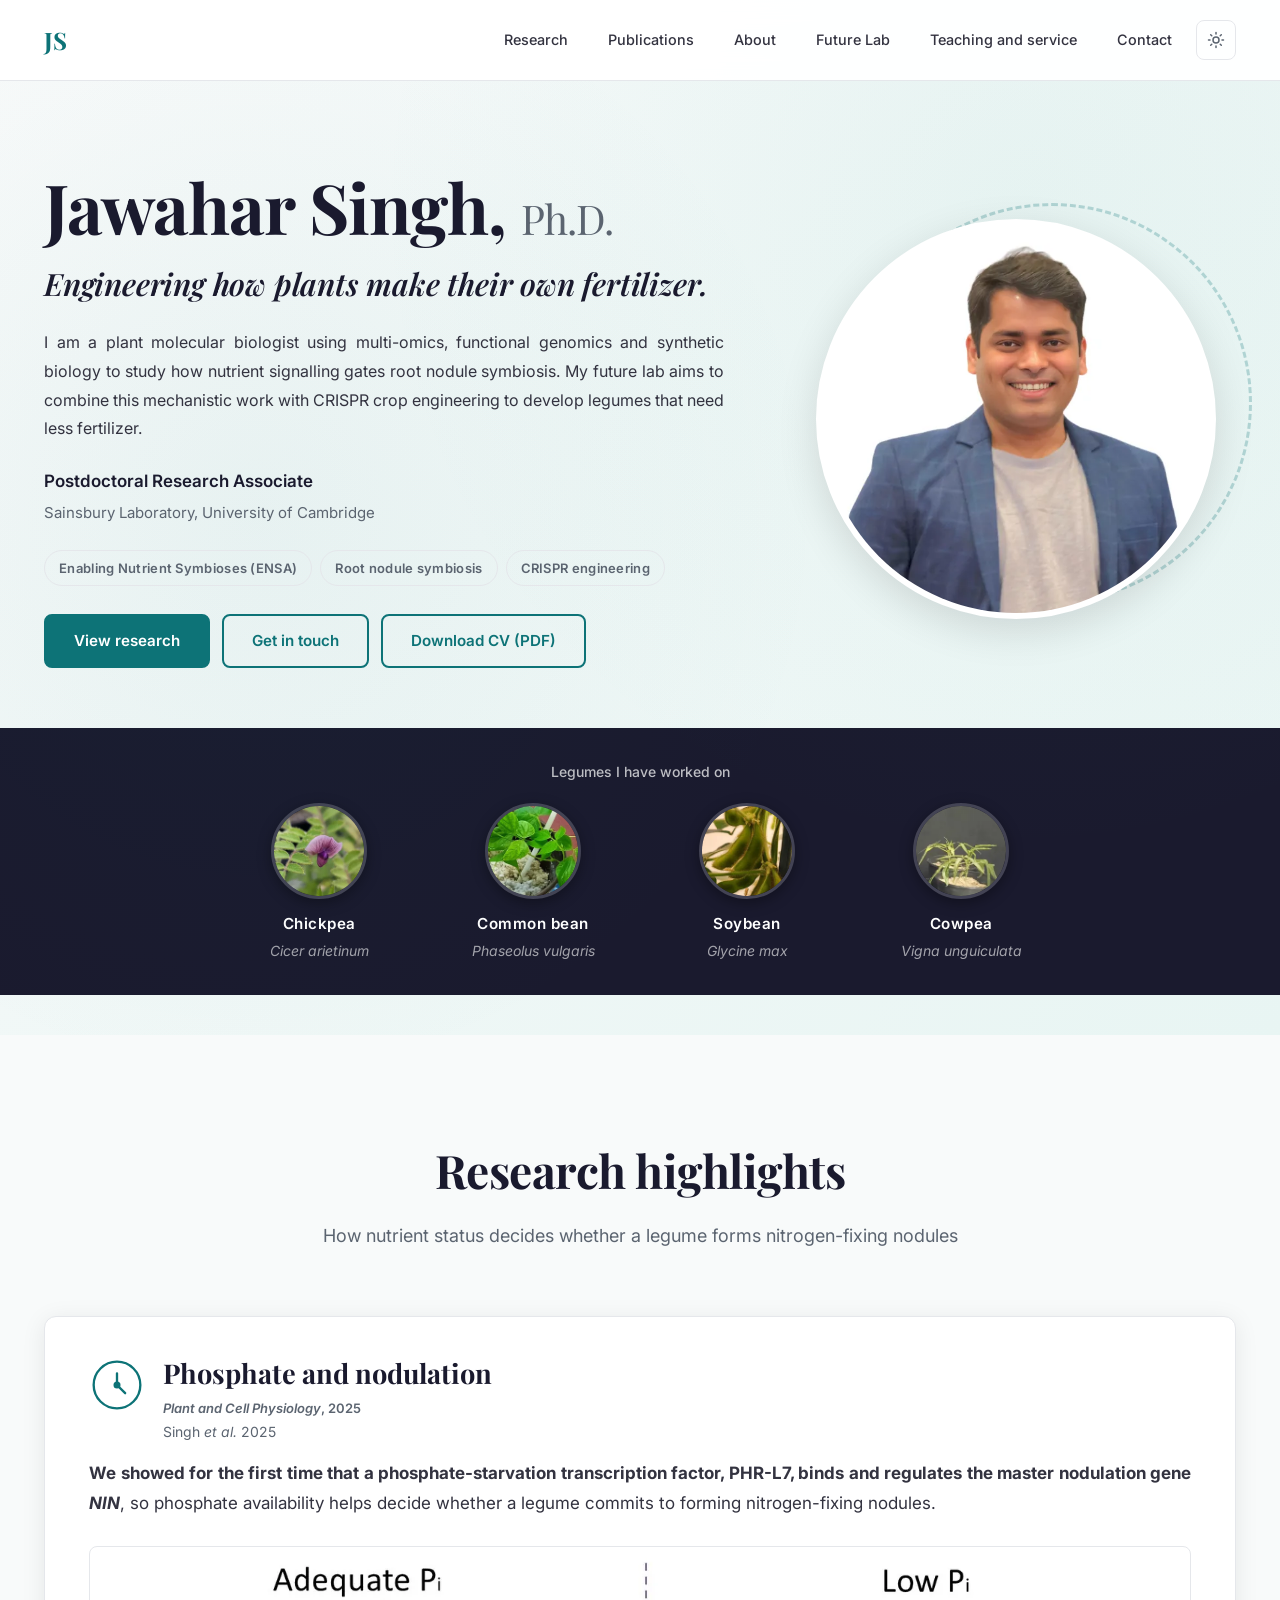
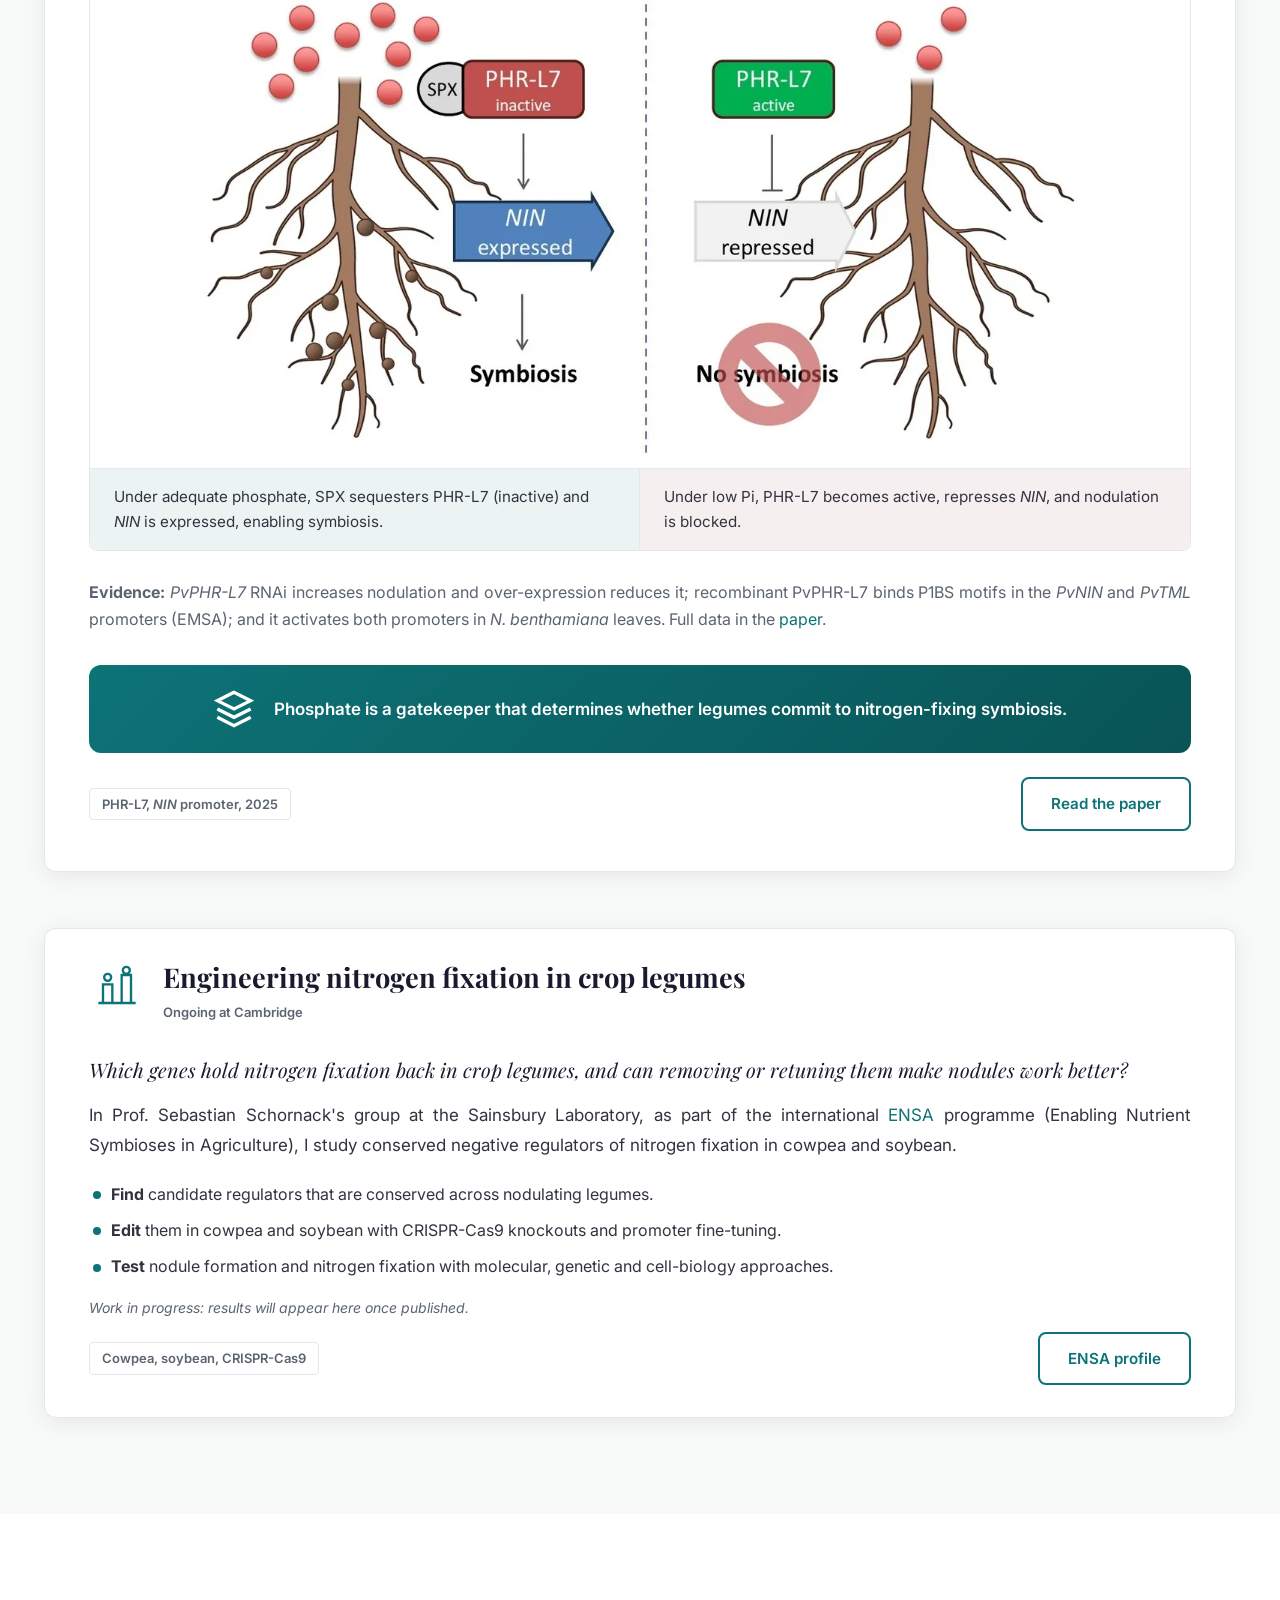
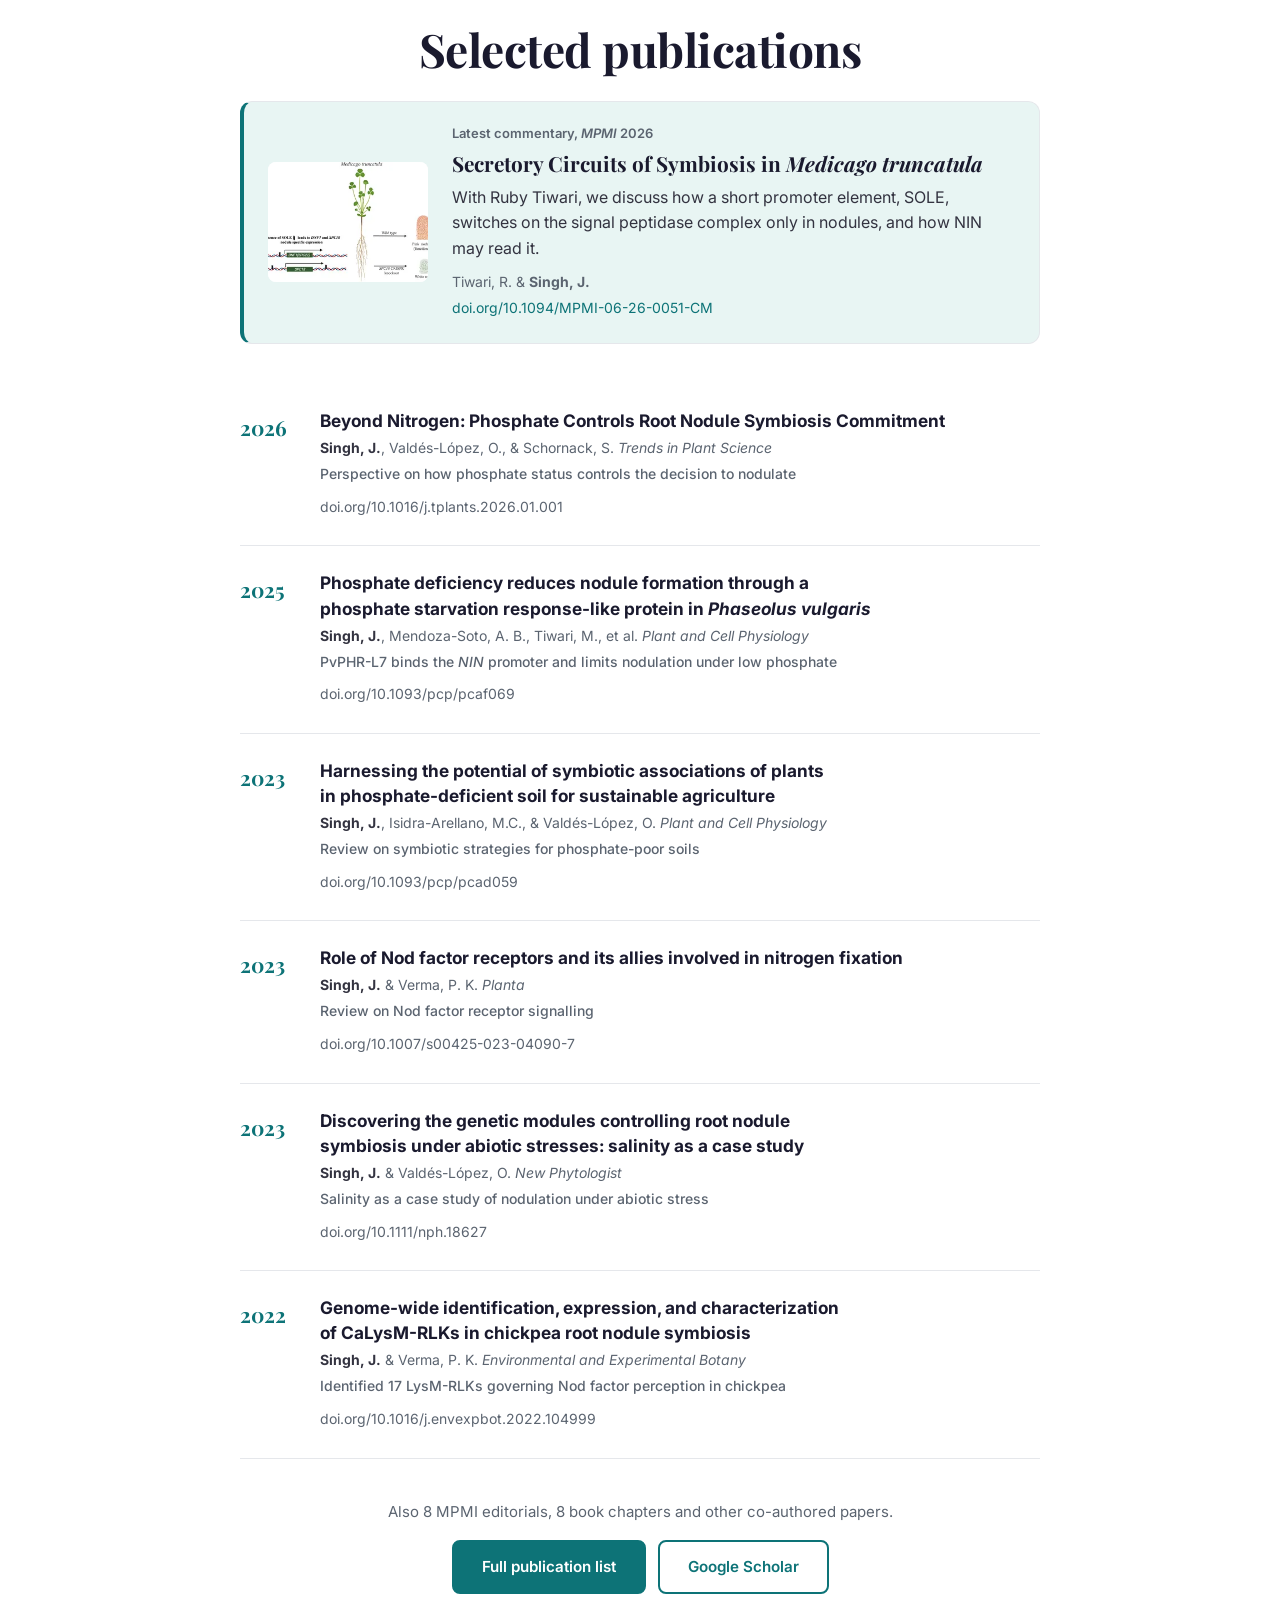
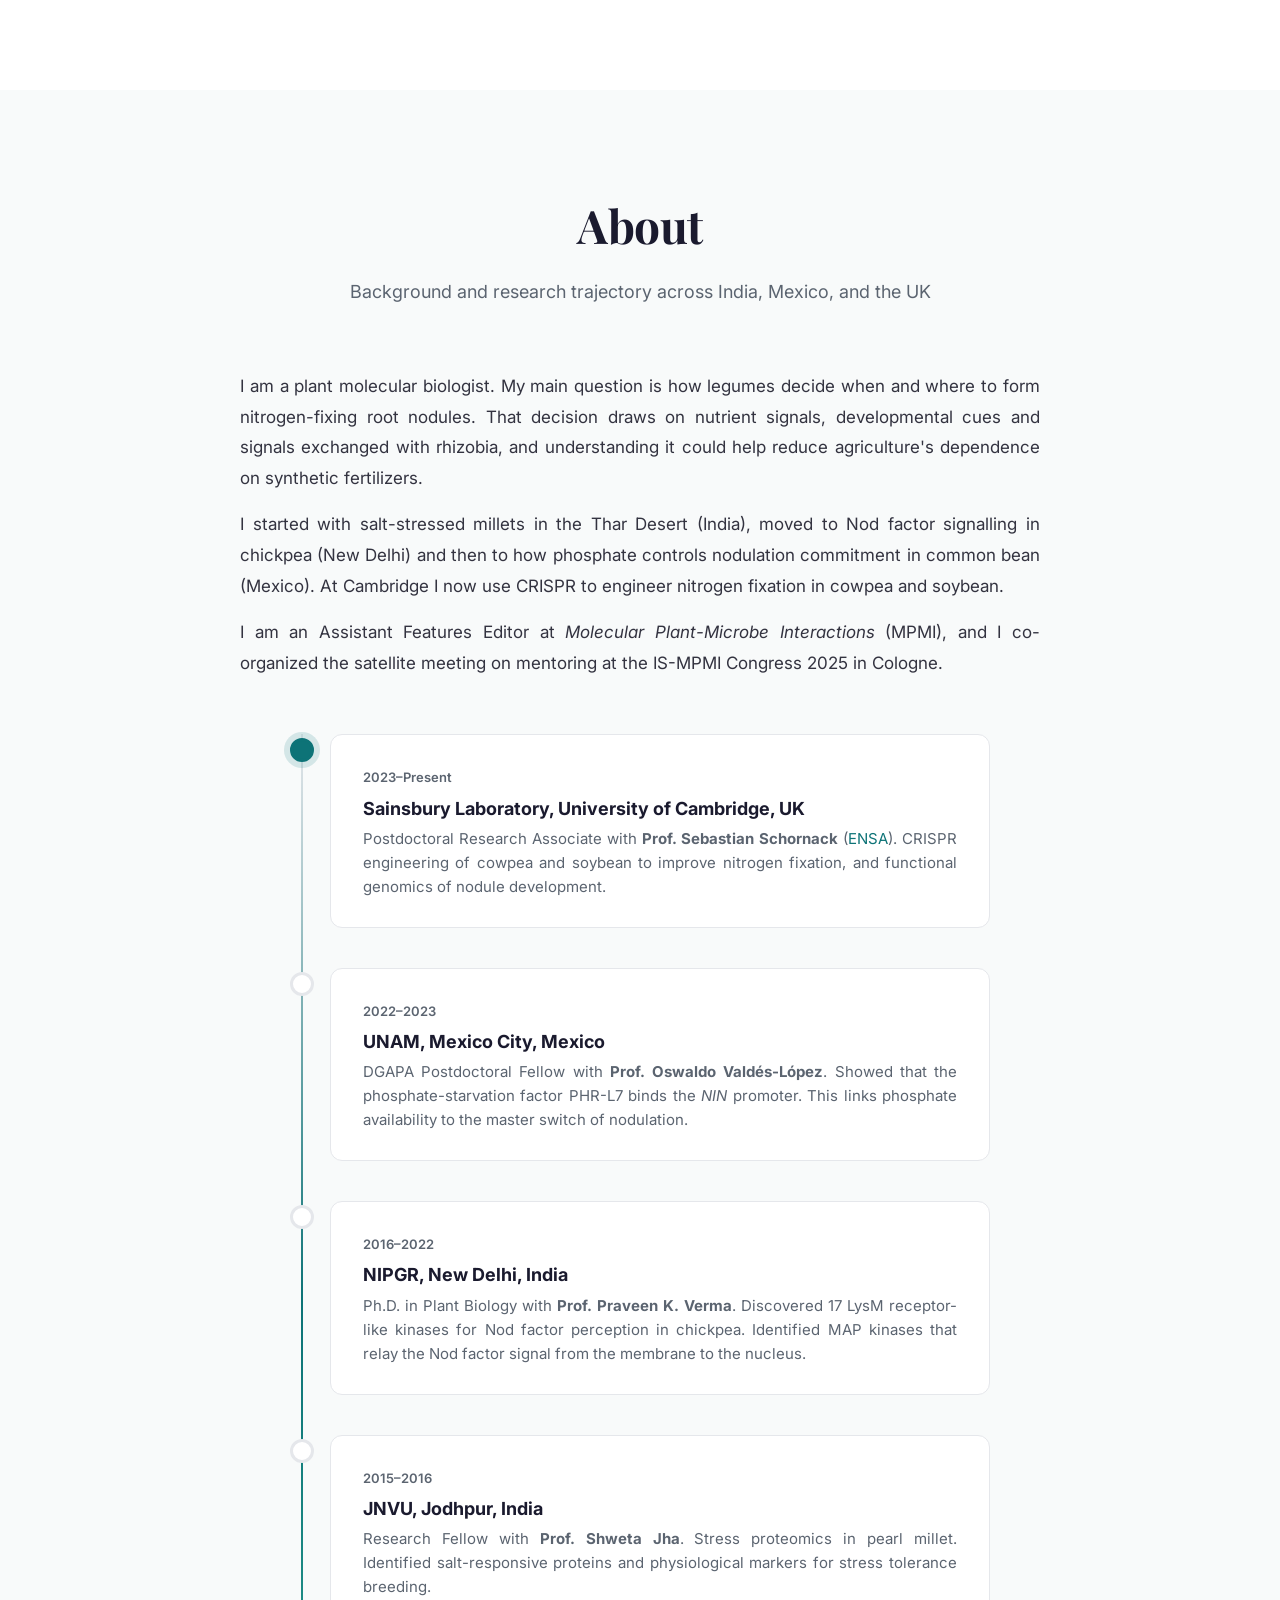
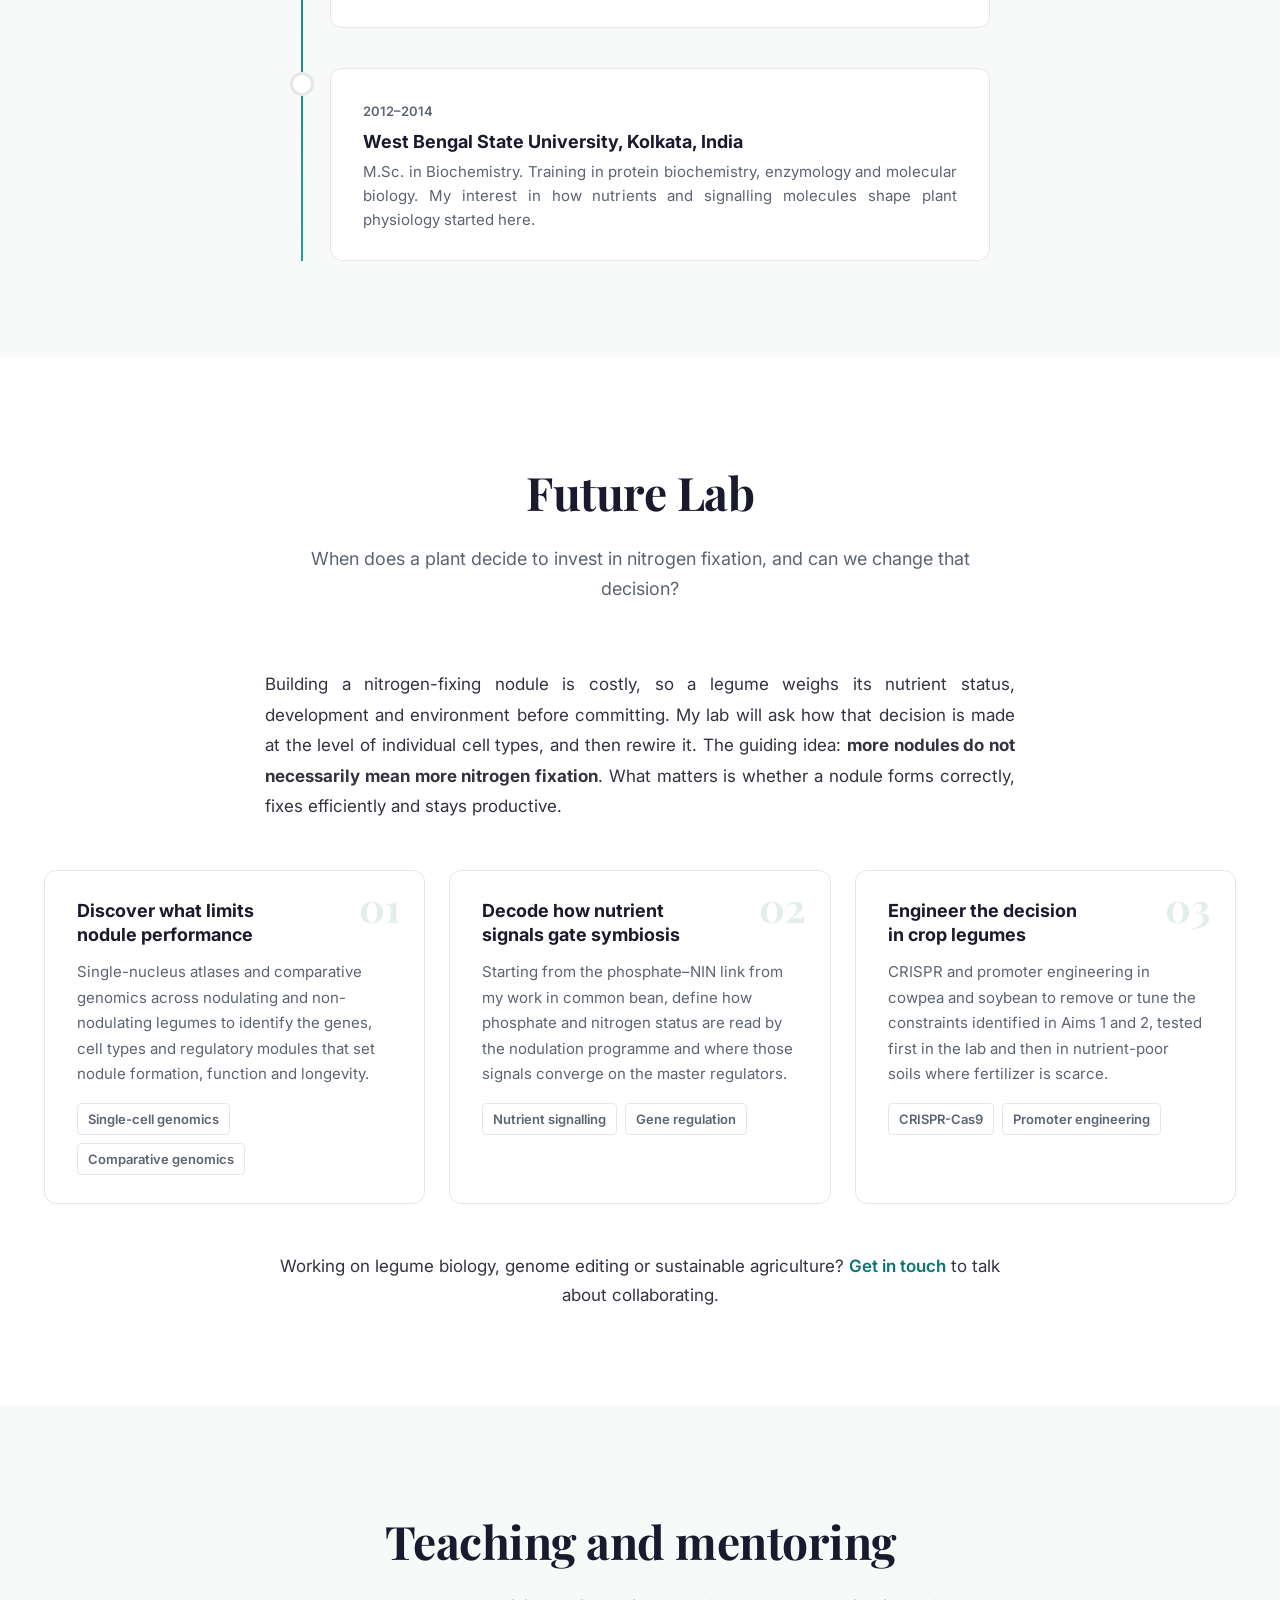
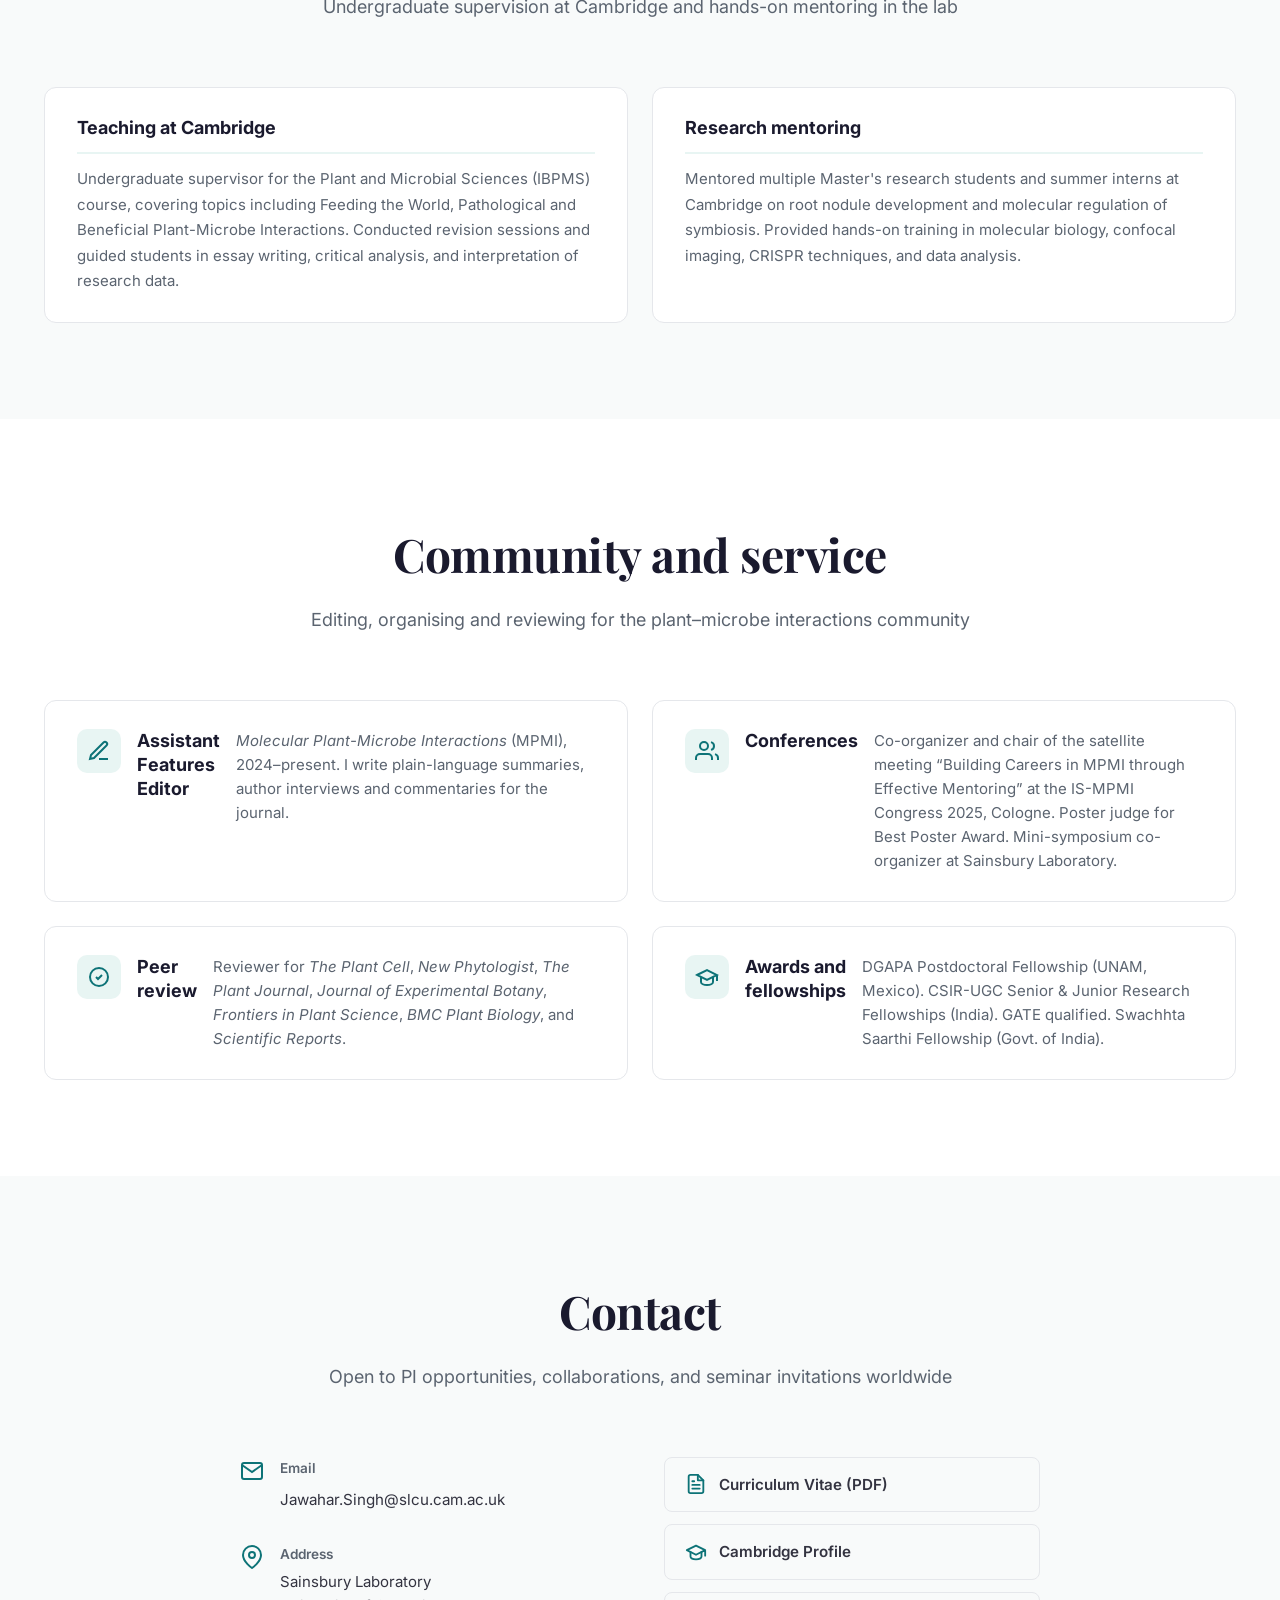
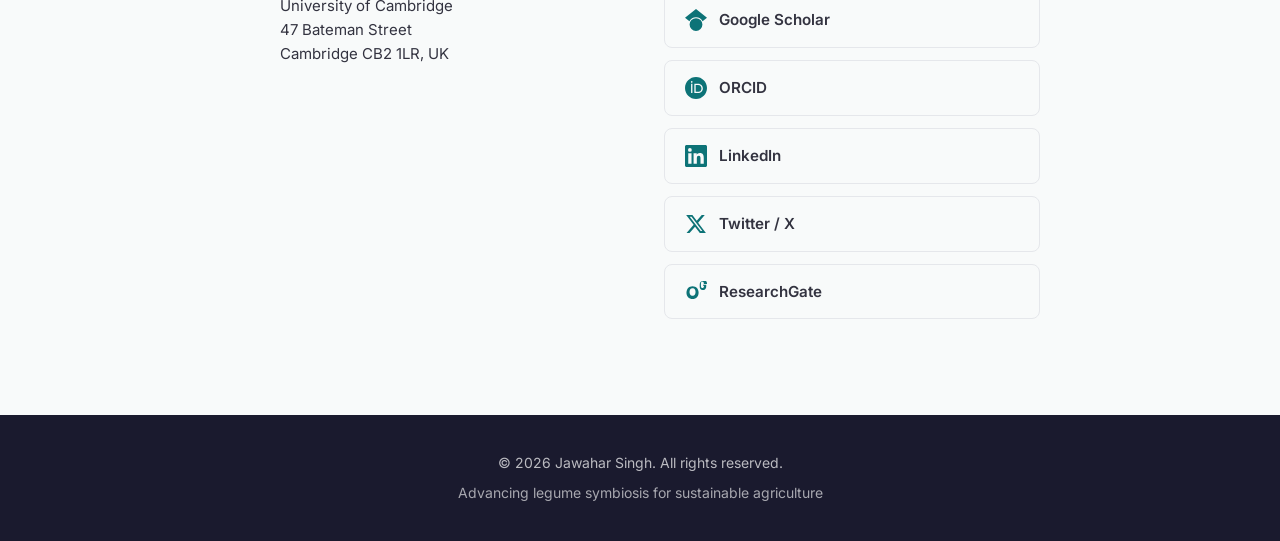
==== commit 8023bc99: "Colour: teal only for links, buttons and year numbers Tagline, job title and research question in in" ====
--- a/index.html
+++ b/index.html
@@ -57,7 +57,7 @@
     <link rel="preload" href="https://fonts.googleapis.com/css2?family=Inter:wght@400;500;600;700&family=Playfair+Display:wght@600;700&display=swap" as="style">
     <link rel="stylesheet" href="https://fonts.googleapis.com/css2?family=Inter:wght@400;500;600;700&family=Playfair+Display:wght@600;700&display=swap" media="print" onload="this.media='all'">
     <noscript><link rel="stylesheet" href="https://fonts.googleapis.com/css2?family=Inter:wght@400;500;600;700&family=Playfair+Display:wght@600;700&display=swap"></noscript>
-    <link rel="stylesheet" href="css/style.css?v=20261025b">
+    <link rel="stylesheet" href="css/style.css?v=20261025c">
 
     <!-- Cloudflare Web Analytics -->
     <script defer src='https://static.cloudflareinsights.com/beacon.min.js' data-cf-beacon='{"token": "2c2b40b963024a48b41af28e77da9bd5"}'></script>
--- a/css/style.css
+++ b/css/style.css
@@ -2531,3 +2531,47 @@
 h1, h2, h3, h4 {
     text-wrap: balance;
 }
+
+/* =====================================================================
+   Colour discipline (25 Oct 2026): teal marks only things you can click
+   (links, buttons) and the year numbers. Everything else is ink or grey.
+   ===================================================================== */
+.hero-manifesto,
+.hero-affiliation,
+.research-question {
+    color: var(--dark);
+}
+
+.card-highlight,
+.research-row-head .card-highlight,
+.latest-label,
+.timeline-date,
+.pub-impact {
+    color: var(--text-light);
+}
+
+.pub-impact {
+    font-style: normal;
+}
+
+/* Dates sit as plain text, not in tinted chips */
+.timeline-date {
+    background: none;
+    padding: 0;
+    font-weight: 600;
+}
+
+/* Tags: neutral outline instead of teal-tinted chips */
+.badge,
+.card-tag,
+.program-tags span {
+    color: var(--text-light);
+    background: transparent;
+    border: 1px solid var(--border);
+}
+
+a.badge:hover,
+a.badge:focus-visible {
+    color: var(--dark);
+    border-color: var(--text-light);
+}
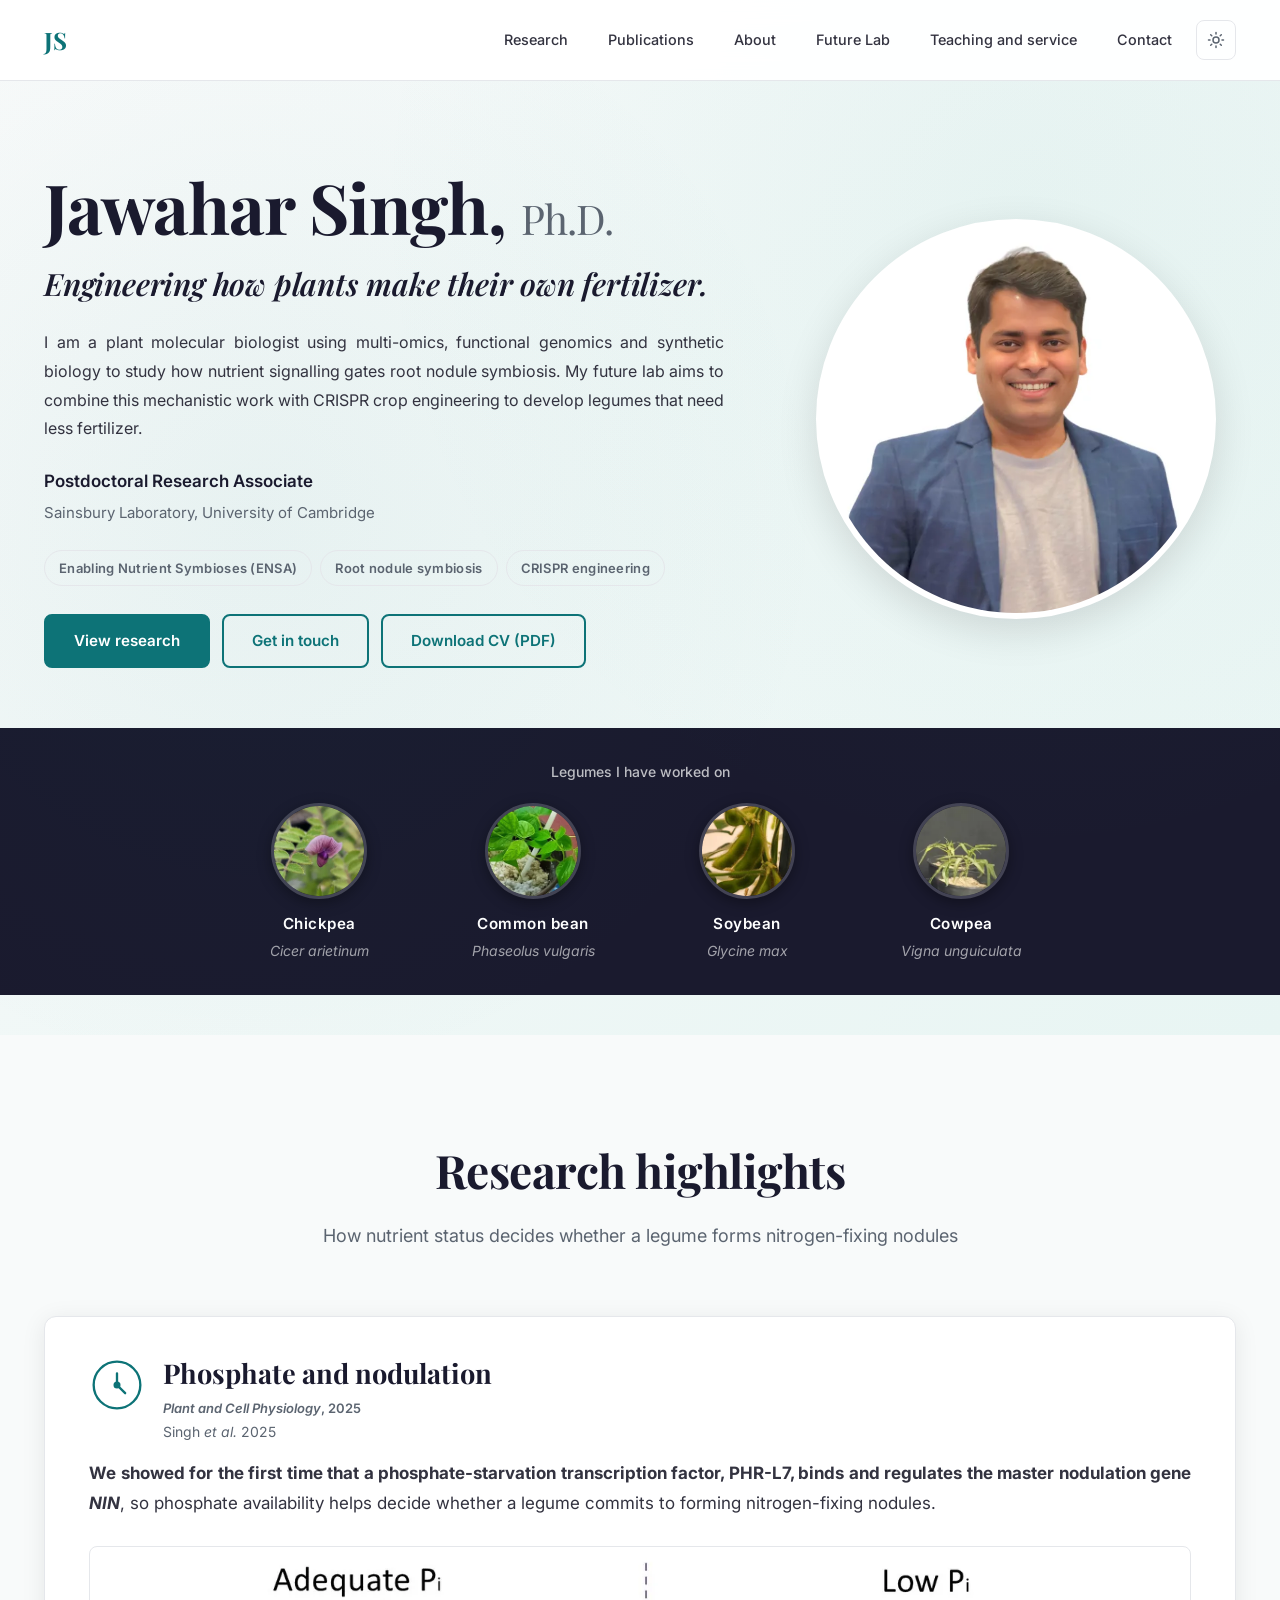
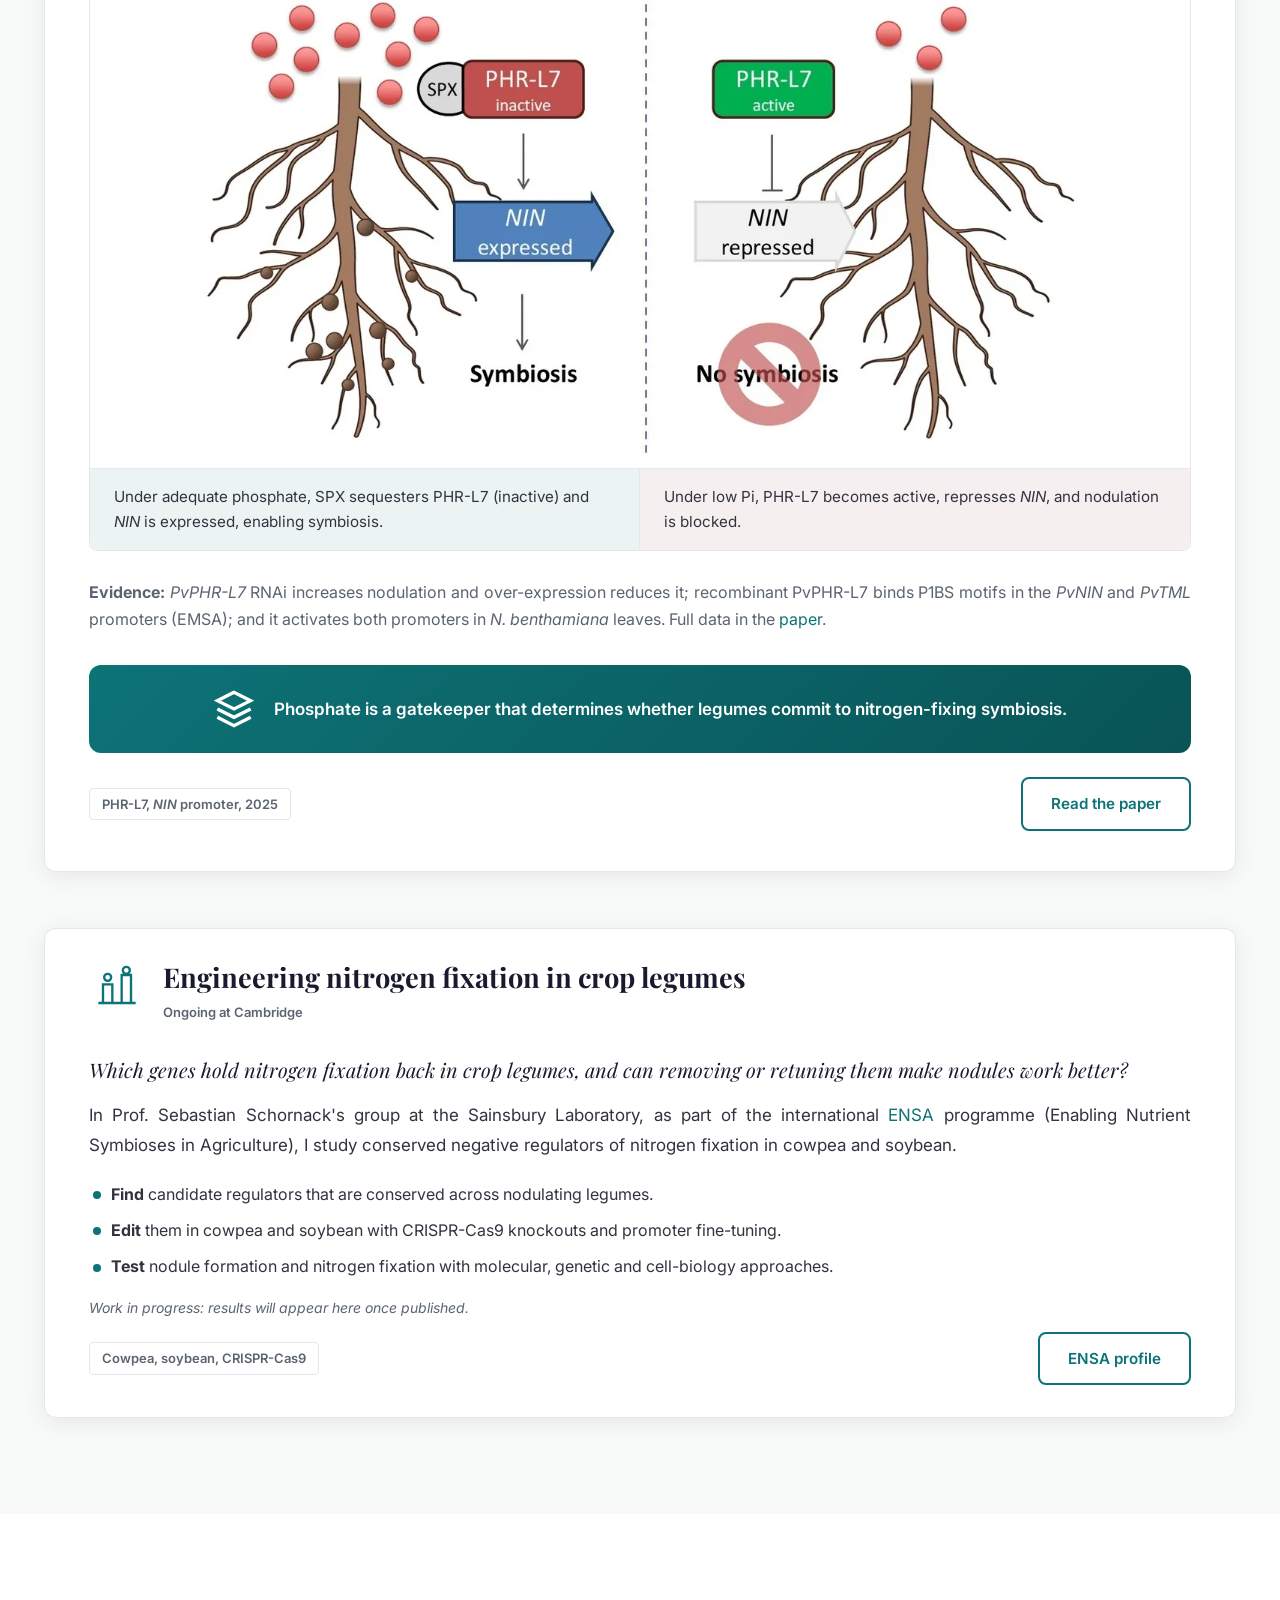
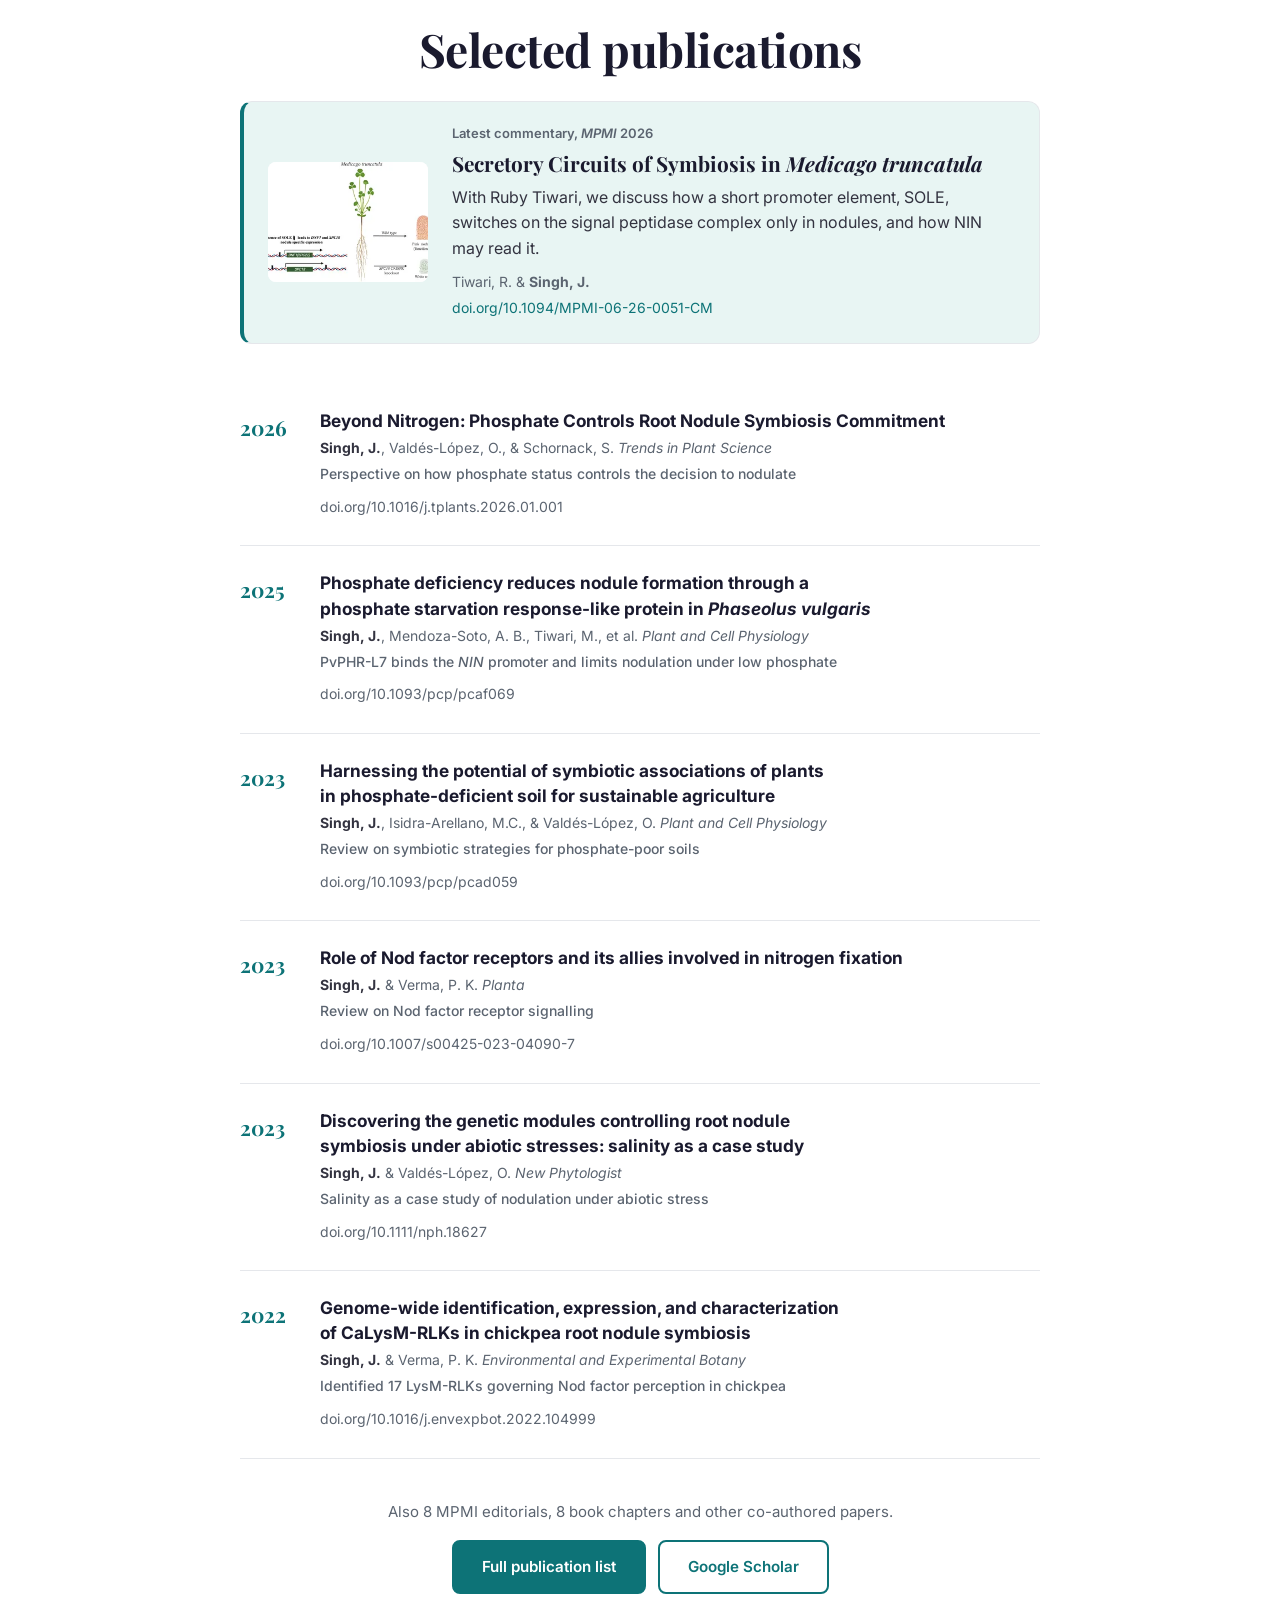
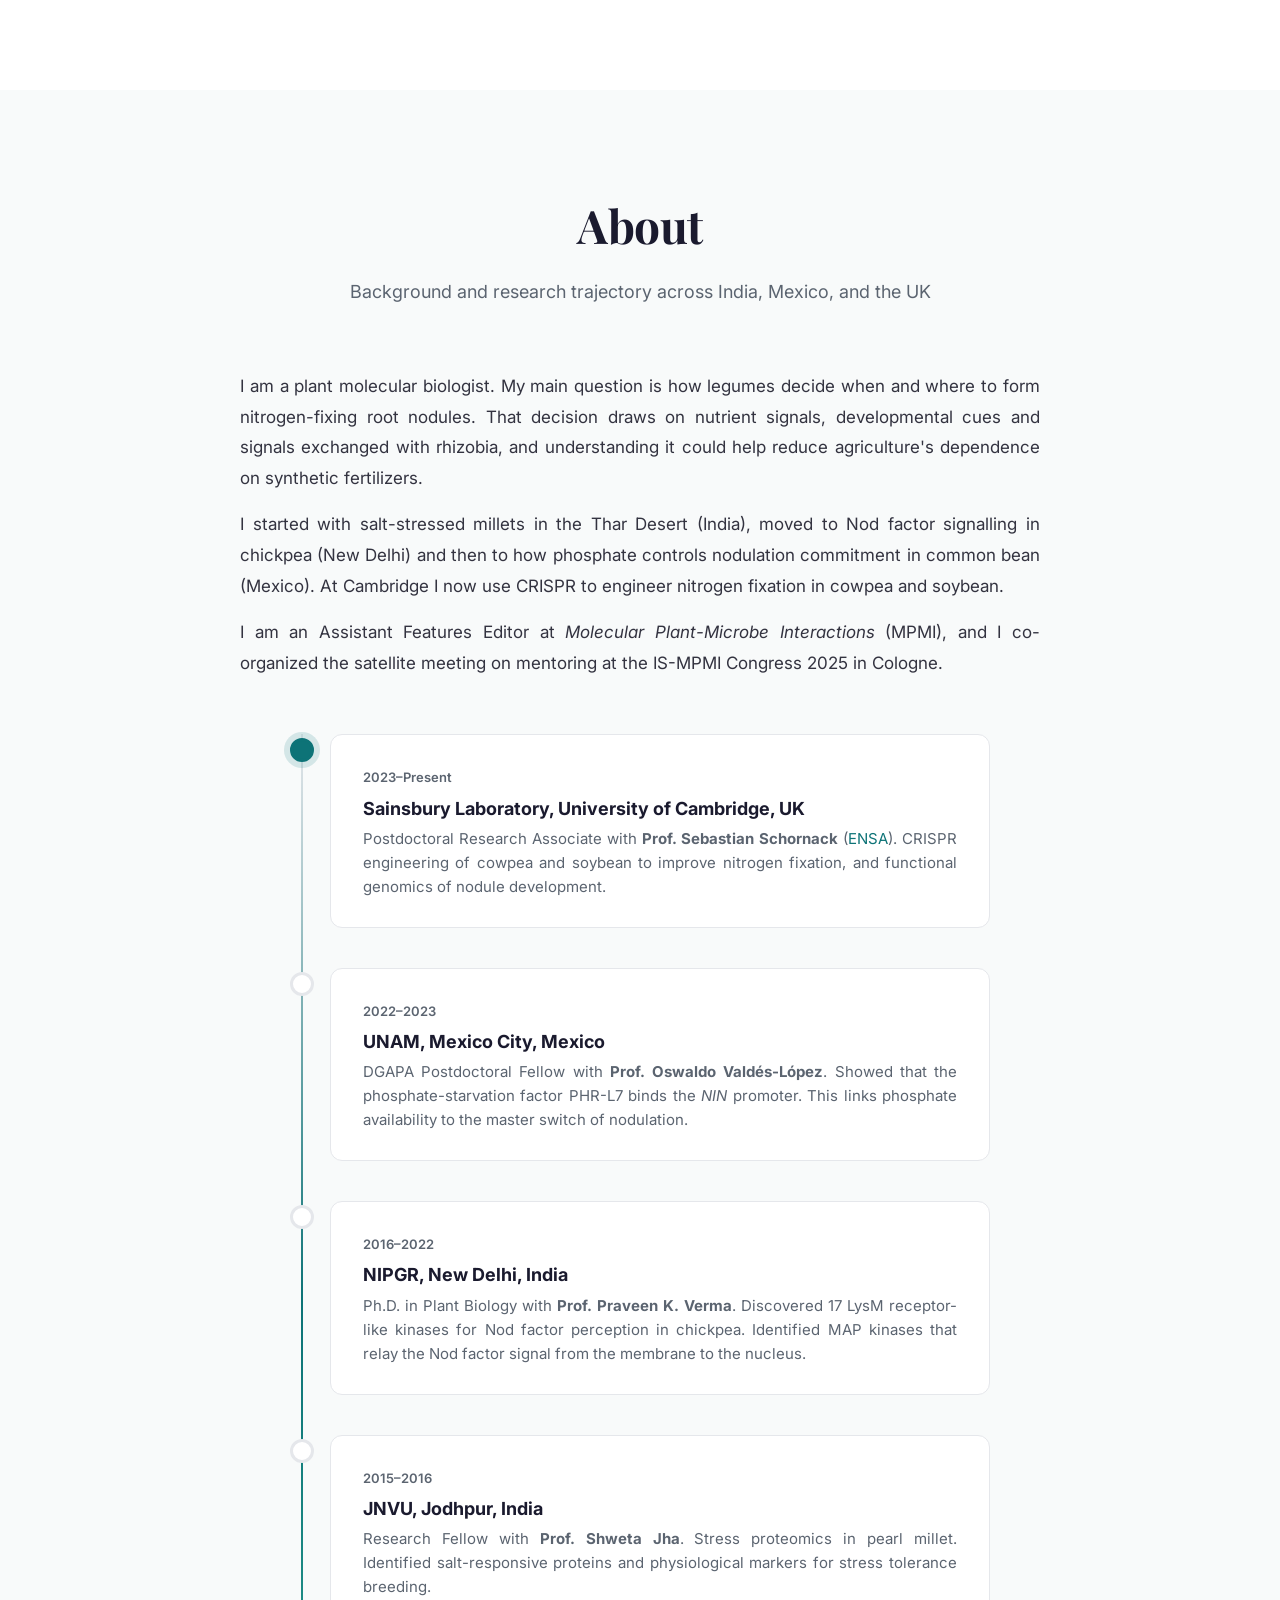
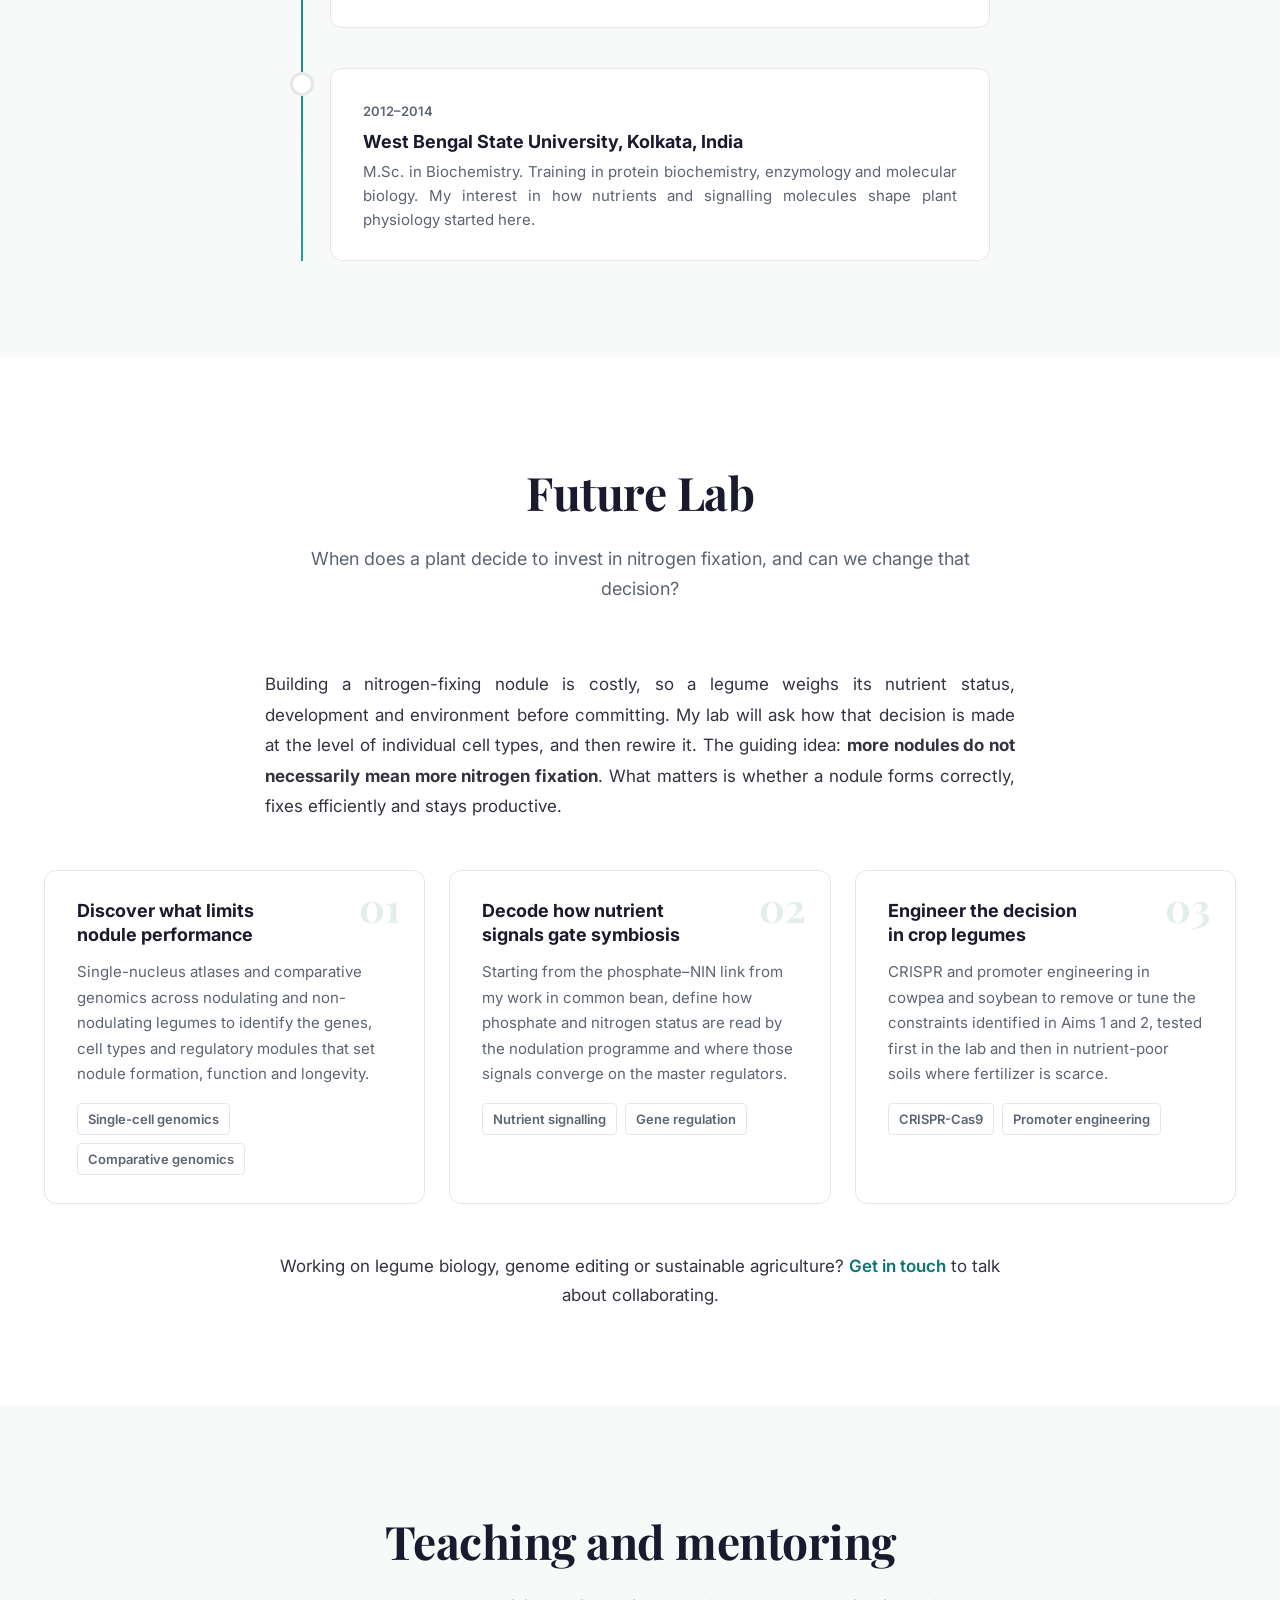
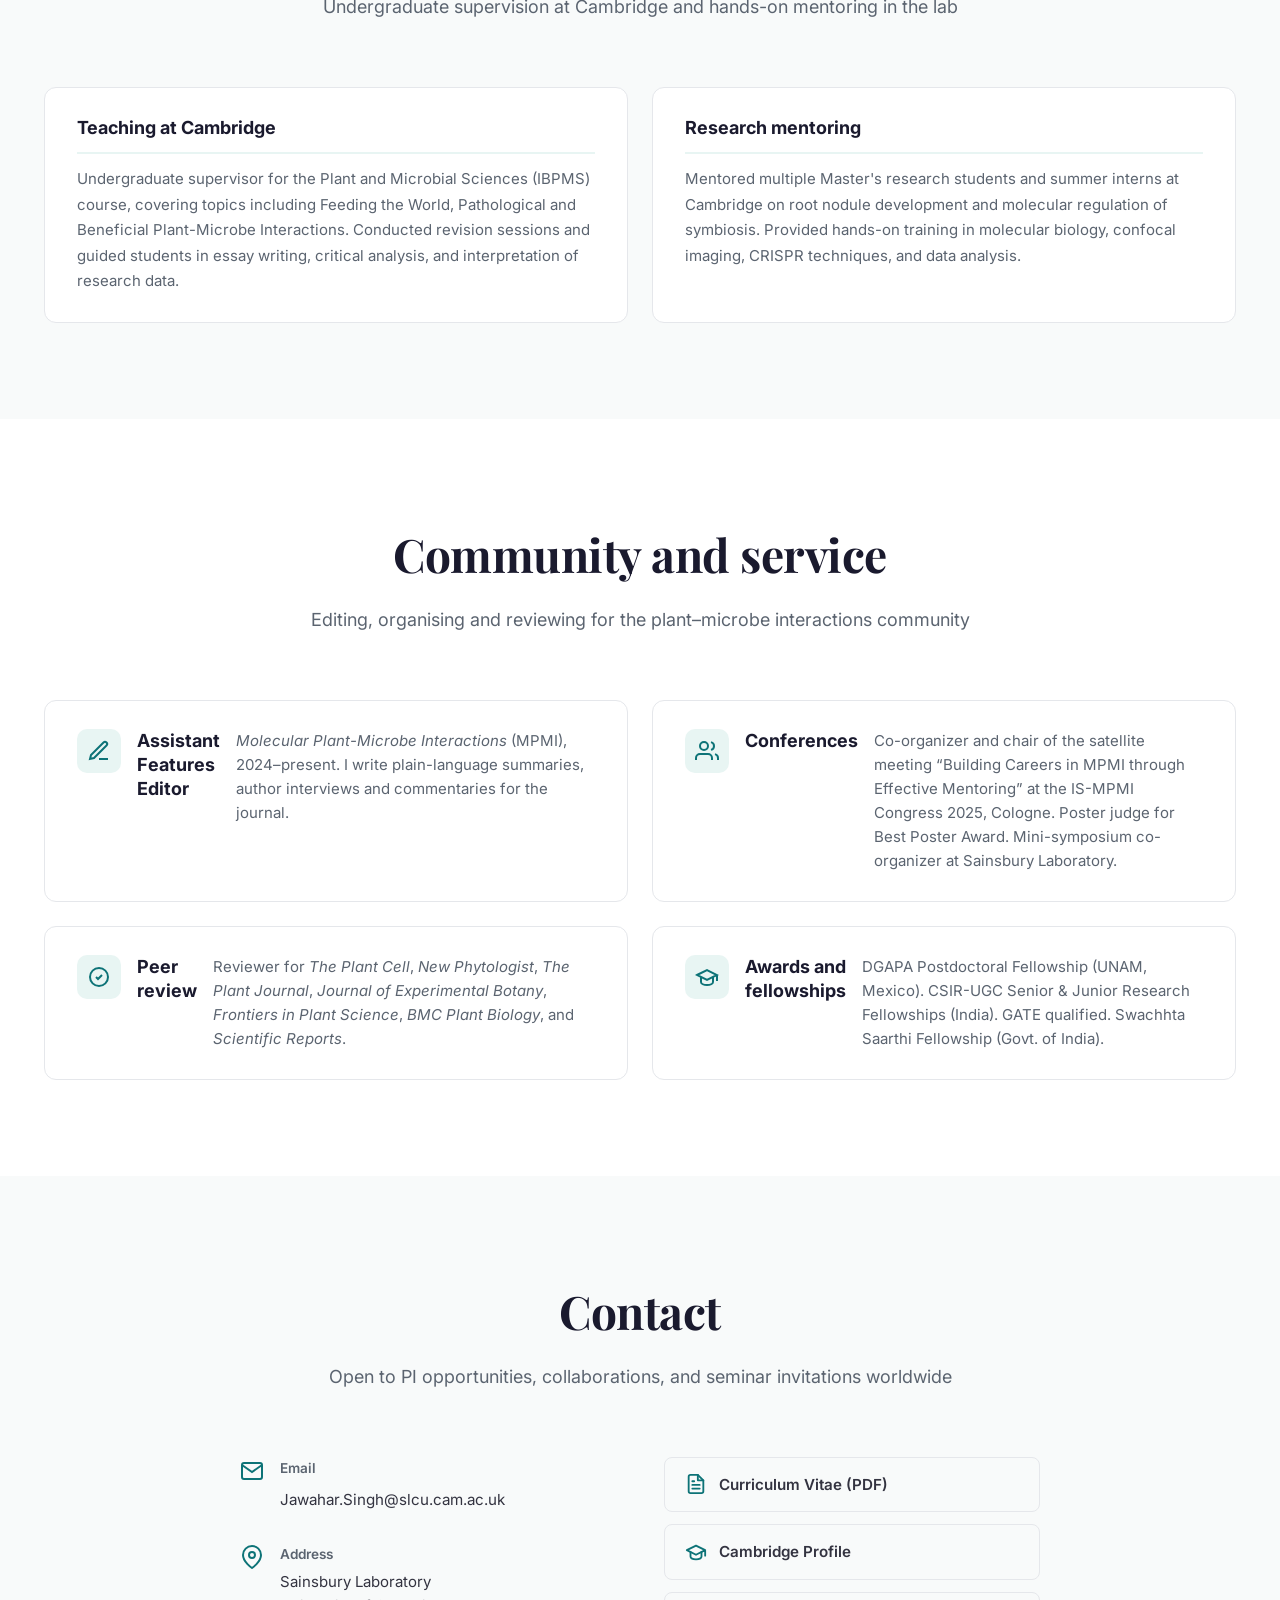
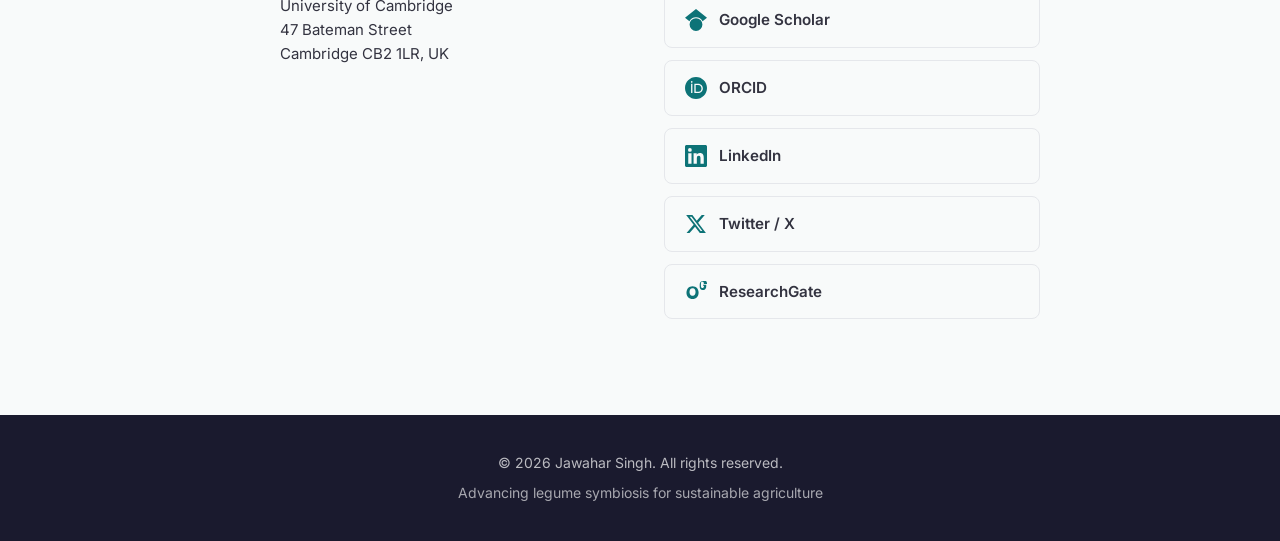
==== commit 0458cbbd: "Hero: remove the decorative dashed circle behind the photo Co-Authored-By: Claude Opus 5.5 <noreply@" ====
--- a/index.html
+++ b/index.html
@@ -453,7 +453,6 @@
                         <img src="images/headshot.png" alt="Dr. Jawahar Singh" width="600" height="600" fetchpriority="high">
                     </picture>
                 </div>
-                <div class="hero-image-accent"></div>
             </div>
         </div>
         <div class="hero-stats">
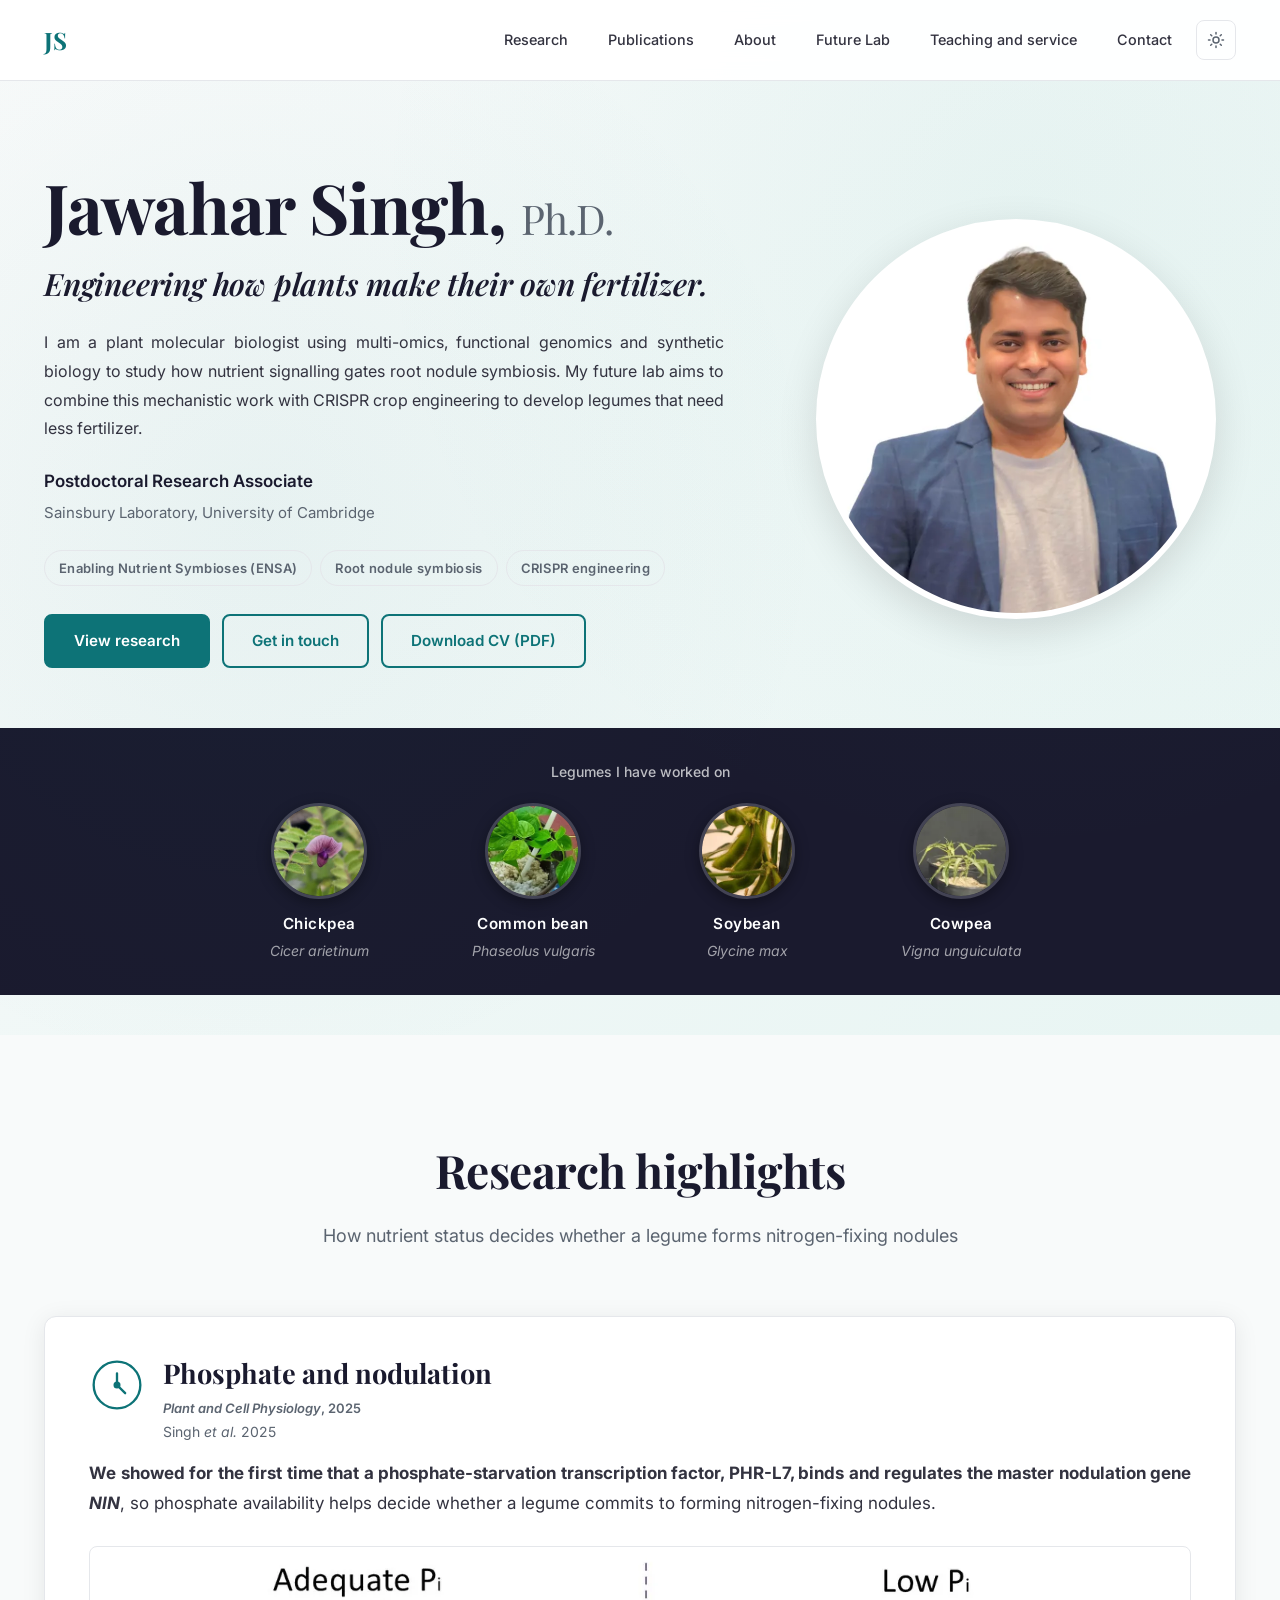
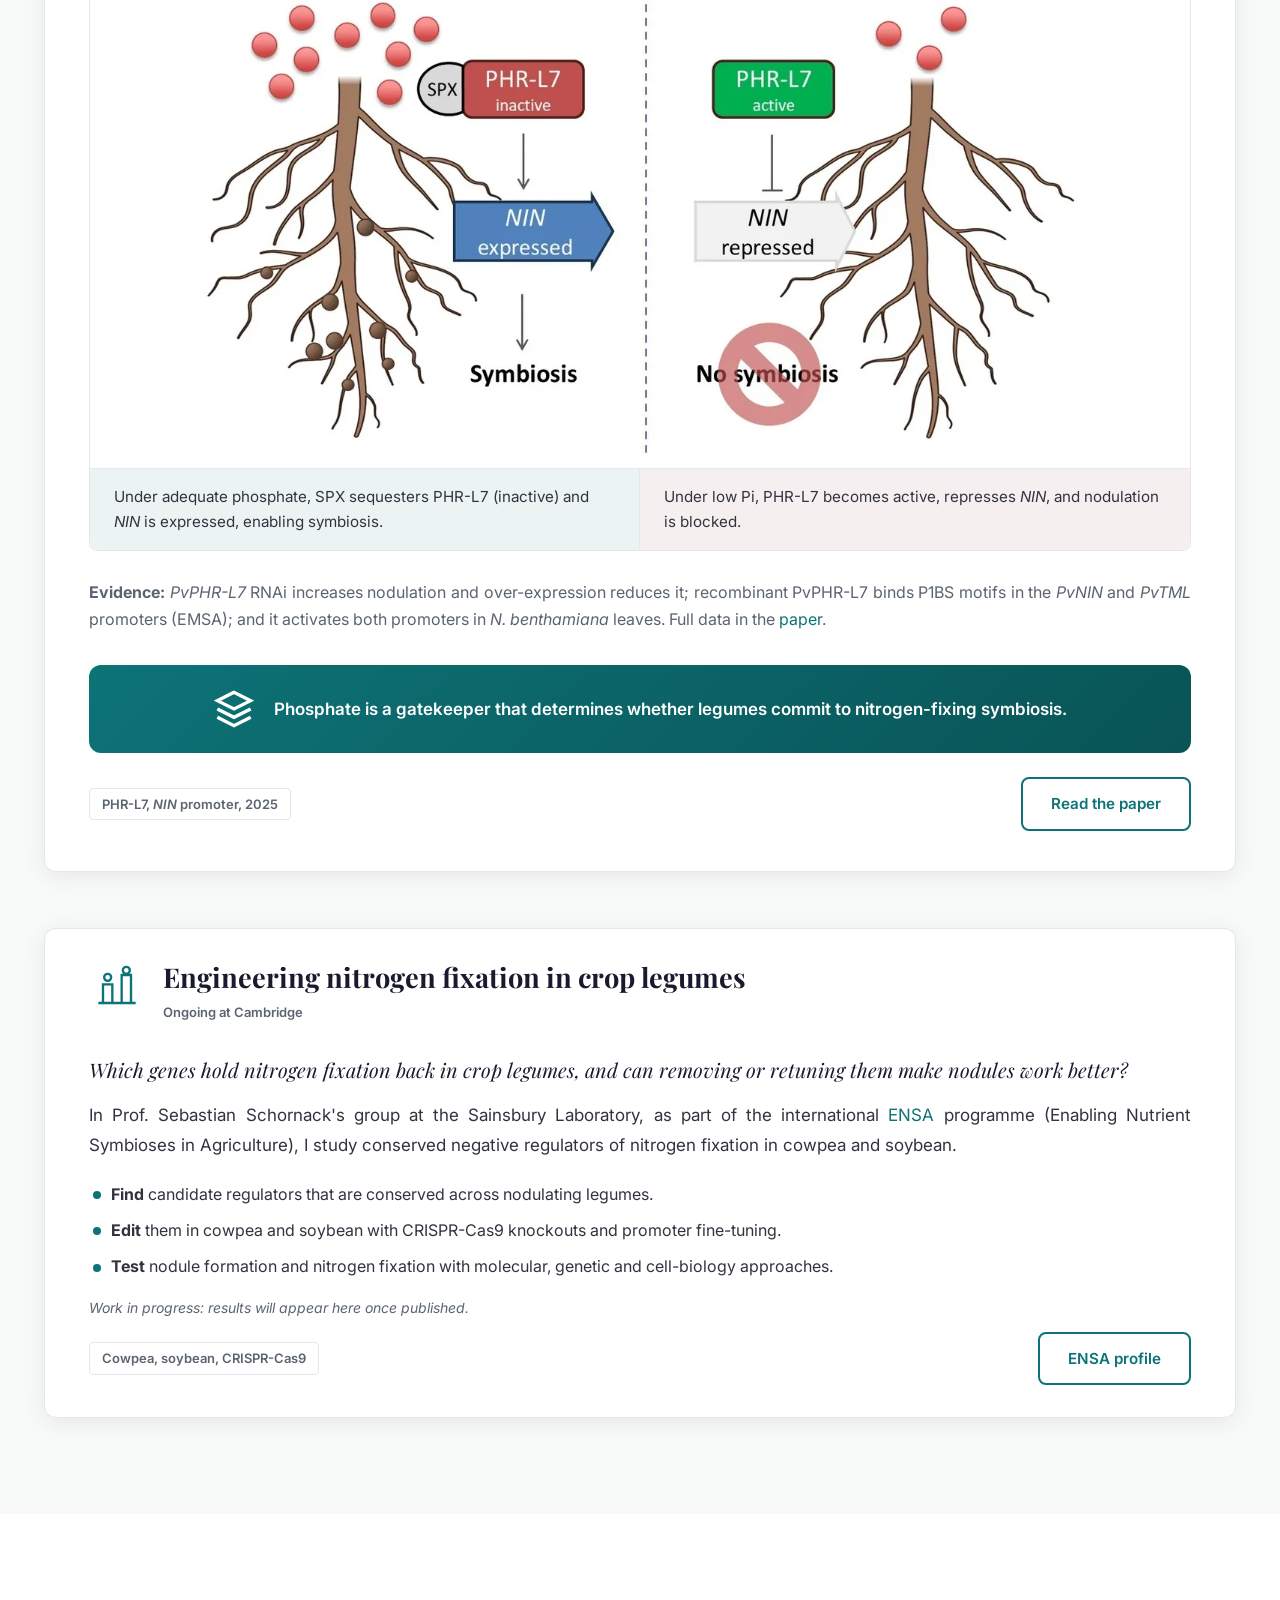
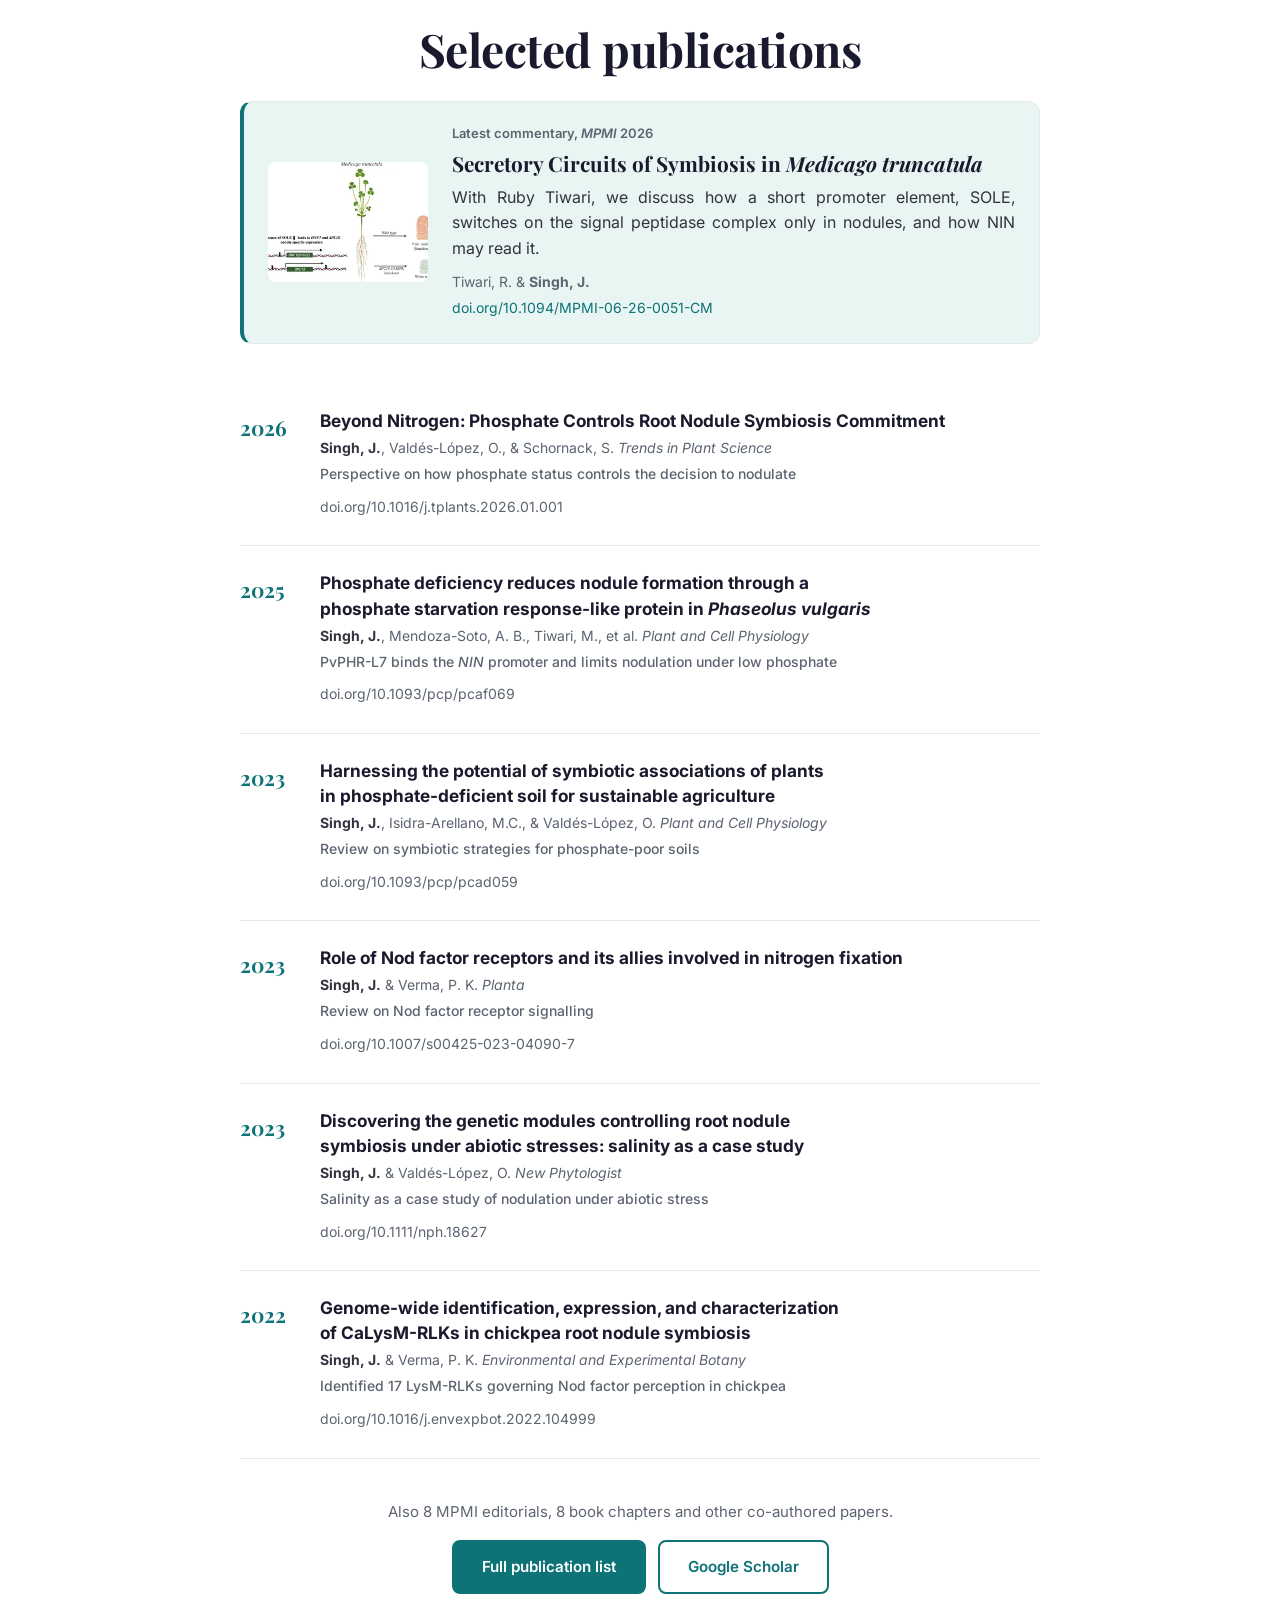
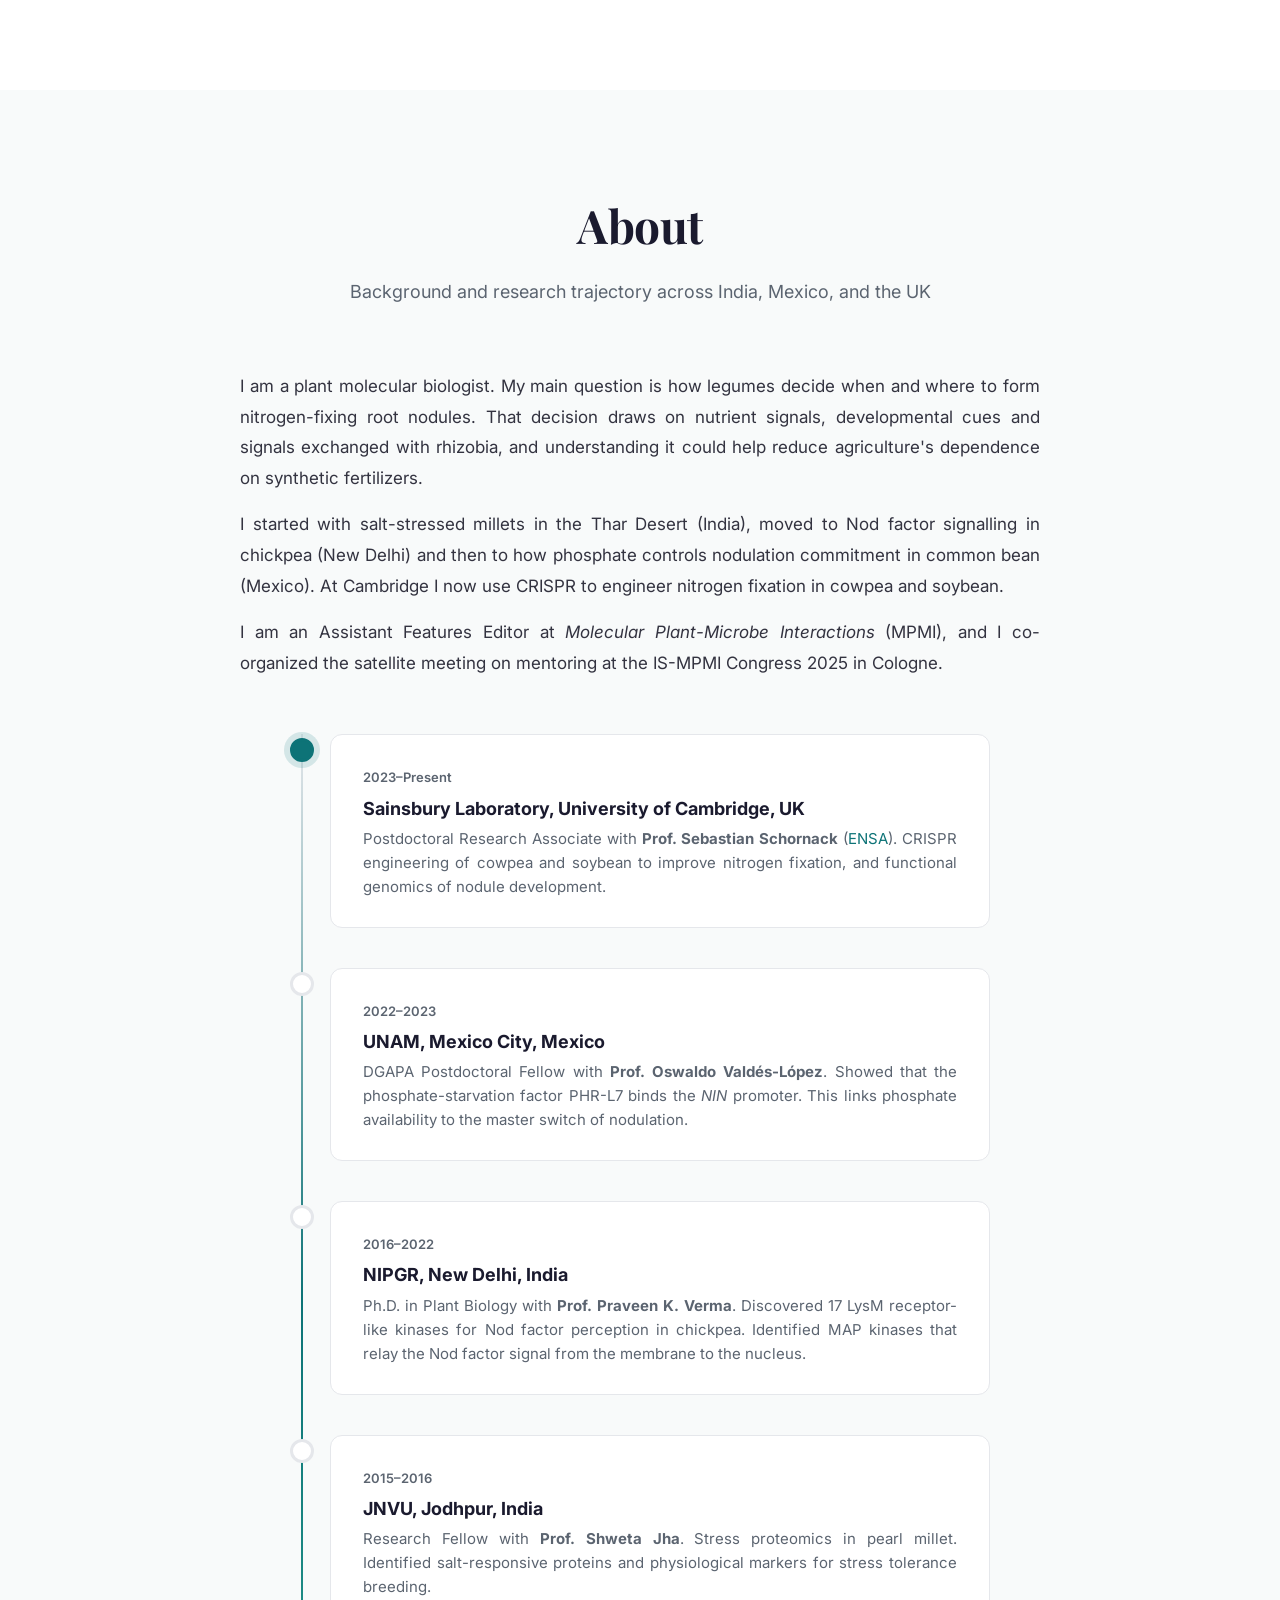
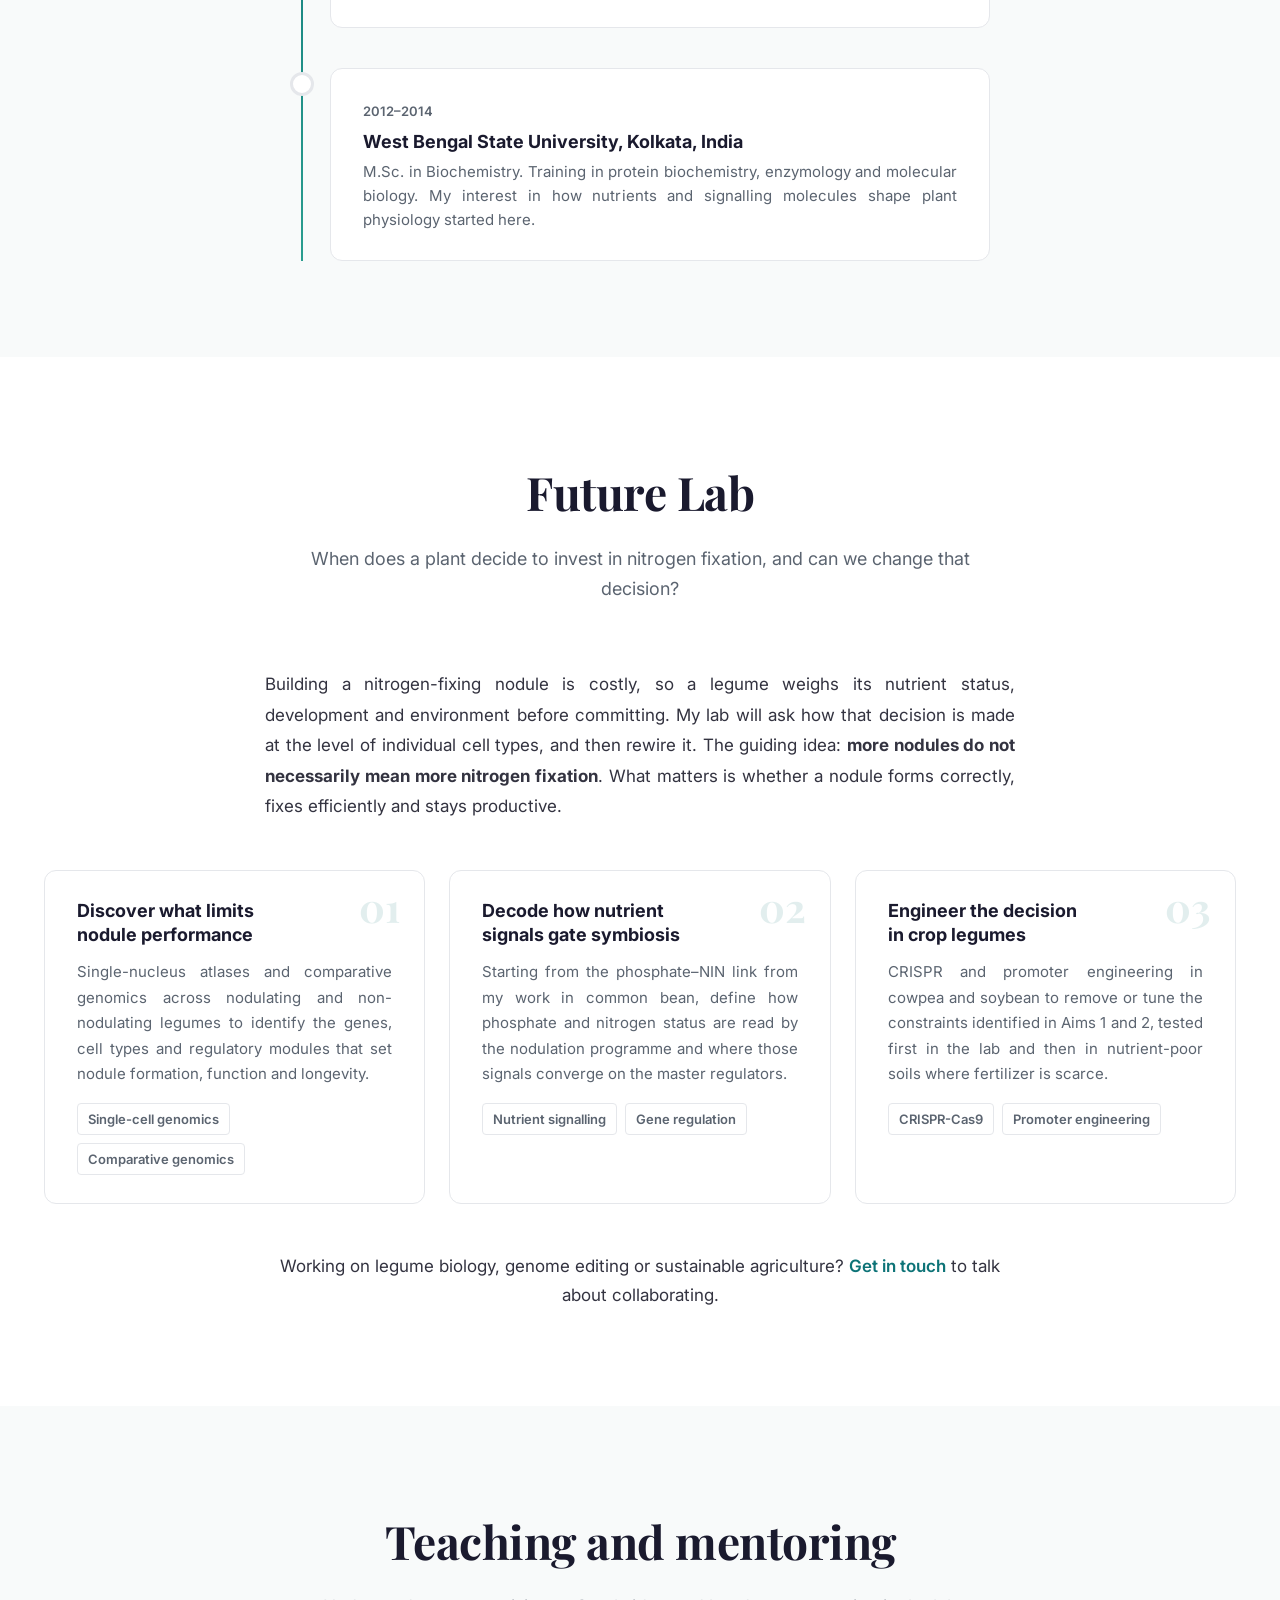
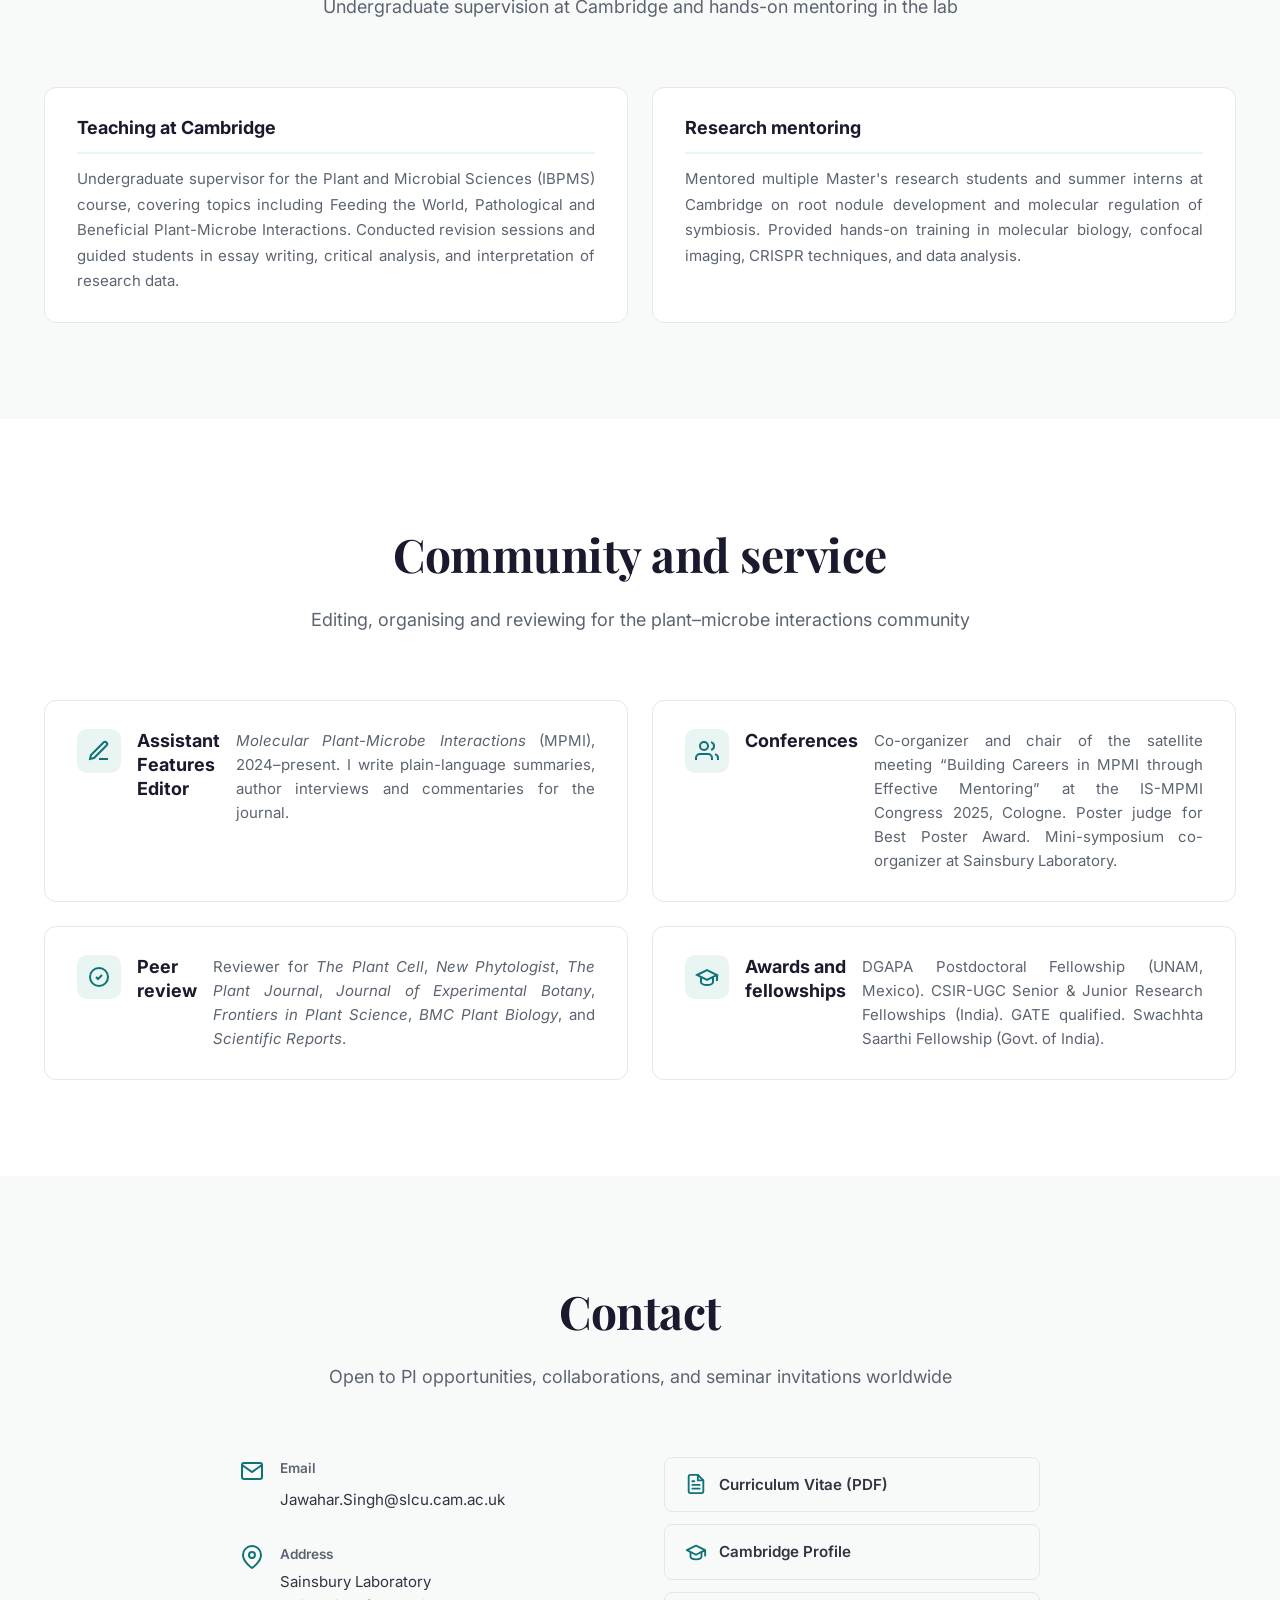
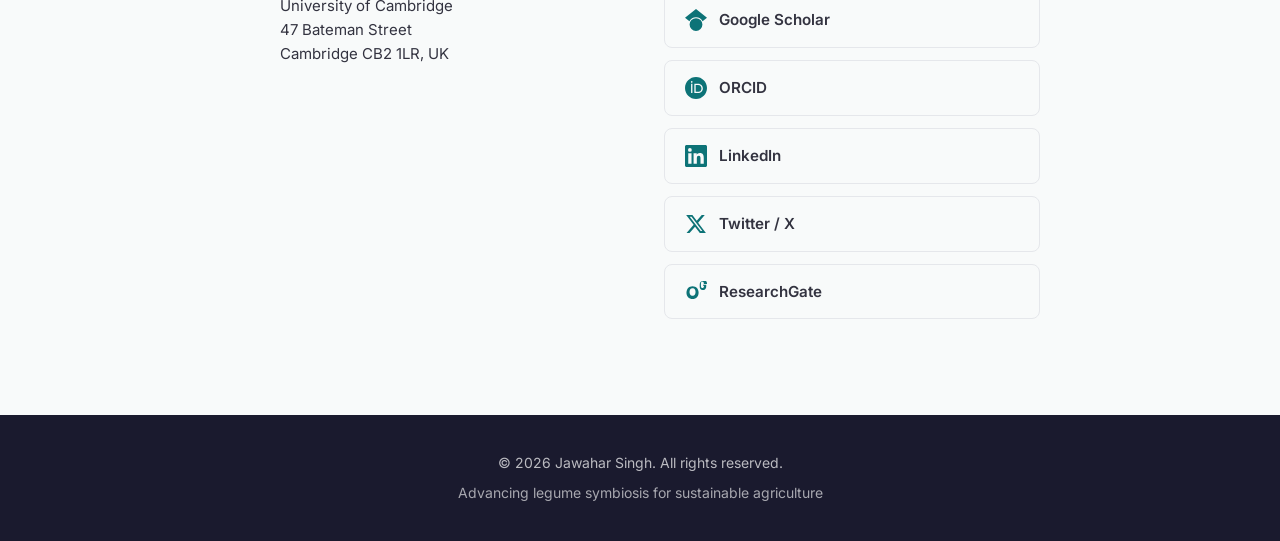
==== commit 1a548243: "Justify paragraphs, titles and summaries on phones too Same justified text on every screen size. On " ====
--- a/index.html
+++ b/index.html
@@ -57,7 +57,7 @@
     <link rel="preload" href="https://fonts.googleapis.com/css2?family=Inter:wght@400;500;600;700&family=Playfair+Display:wght@600;700&display=swap" as="style">
     <link rel="stylesheet" href="https://fonts.googleapis.com/css2?family=Inter:wght@400;500;600;700&family=Playfair+Display:wght@600;700&display=swap" media="print" onload="this.media='all'">
     <noscript><link rel="stylesheet" href="https://fonts.googleapis.com/css2?family=Inter:wght@400;500;600;700&family=Playfair+Display:wght@600;700&display=swap"></noscript>
-    <link rel="stylesheet" href="css/style.css?v=20261025c">
+    <link rel="stylesheet" href="css/style.css?v=20261030a">
 
     <!-- Cloudflare Web Analytics -->
     <script defer src='https://static.cloudflareinsights.com/beacon.min.js' data-cf-beacon='{"token": "2c2b40b963024a48b41af28e77da9bd5"}'></script>
--- a/css/style.css
+++ b/css/style.css
@@ -2575,3 +2575,50 @@
     color: var(--dark);
     border-color: var(--text-light);
 }
+
+/* =====================================================================
+   Justified paragraphs on every screen size (30 Oct 2026).
+   Phones and tablets add hyphenation so narrow columns keep even word
+   spacing; italic/bold terms (gene and species names) never break.
+   ===================================================================== */
+.hero-lede,
+.research-row-text,
+.research-evidence,
+.research-approach li,
+.about-text p,
+.timeline-content p,
+.vision-intro p,
+.program-card p,
+.teaching-card p,
+.service-item p,
+.latest-text {
+    text-align: justify;
+    text-justify: inter-word;
+}
+
+@media (max-width: 899px) {
+    .hero-lede,
+    .research-row-text,
+    .research-evidence,
+    .research-approach li,
+    .about-text p,
+    .timeline-content p,
+    .vision-intro p,
+    .program-card p,
+    .teaching-card p,
+    .service-item p,
+    .latest-text {
+        hyphens: auto;
+        -webkit-hyphens: auto;
+        hyphenate-limit-chars: 7 3 3;
+    }
+    .hero-lede :is(em, i, strong, a),
+    .research-row-text :is(em, i, strong, a),
+    .research-evidence :is(em, i, strong, a),
+    .about-text p :is(em, i, strong, a),
+    .timeline-content p :is(em, i, strong, a),
+    .program-card p :is(em, i, strong, a) {
+        hyphens: manual;
+        -webkit-hyphens: manual;
+    }
+}
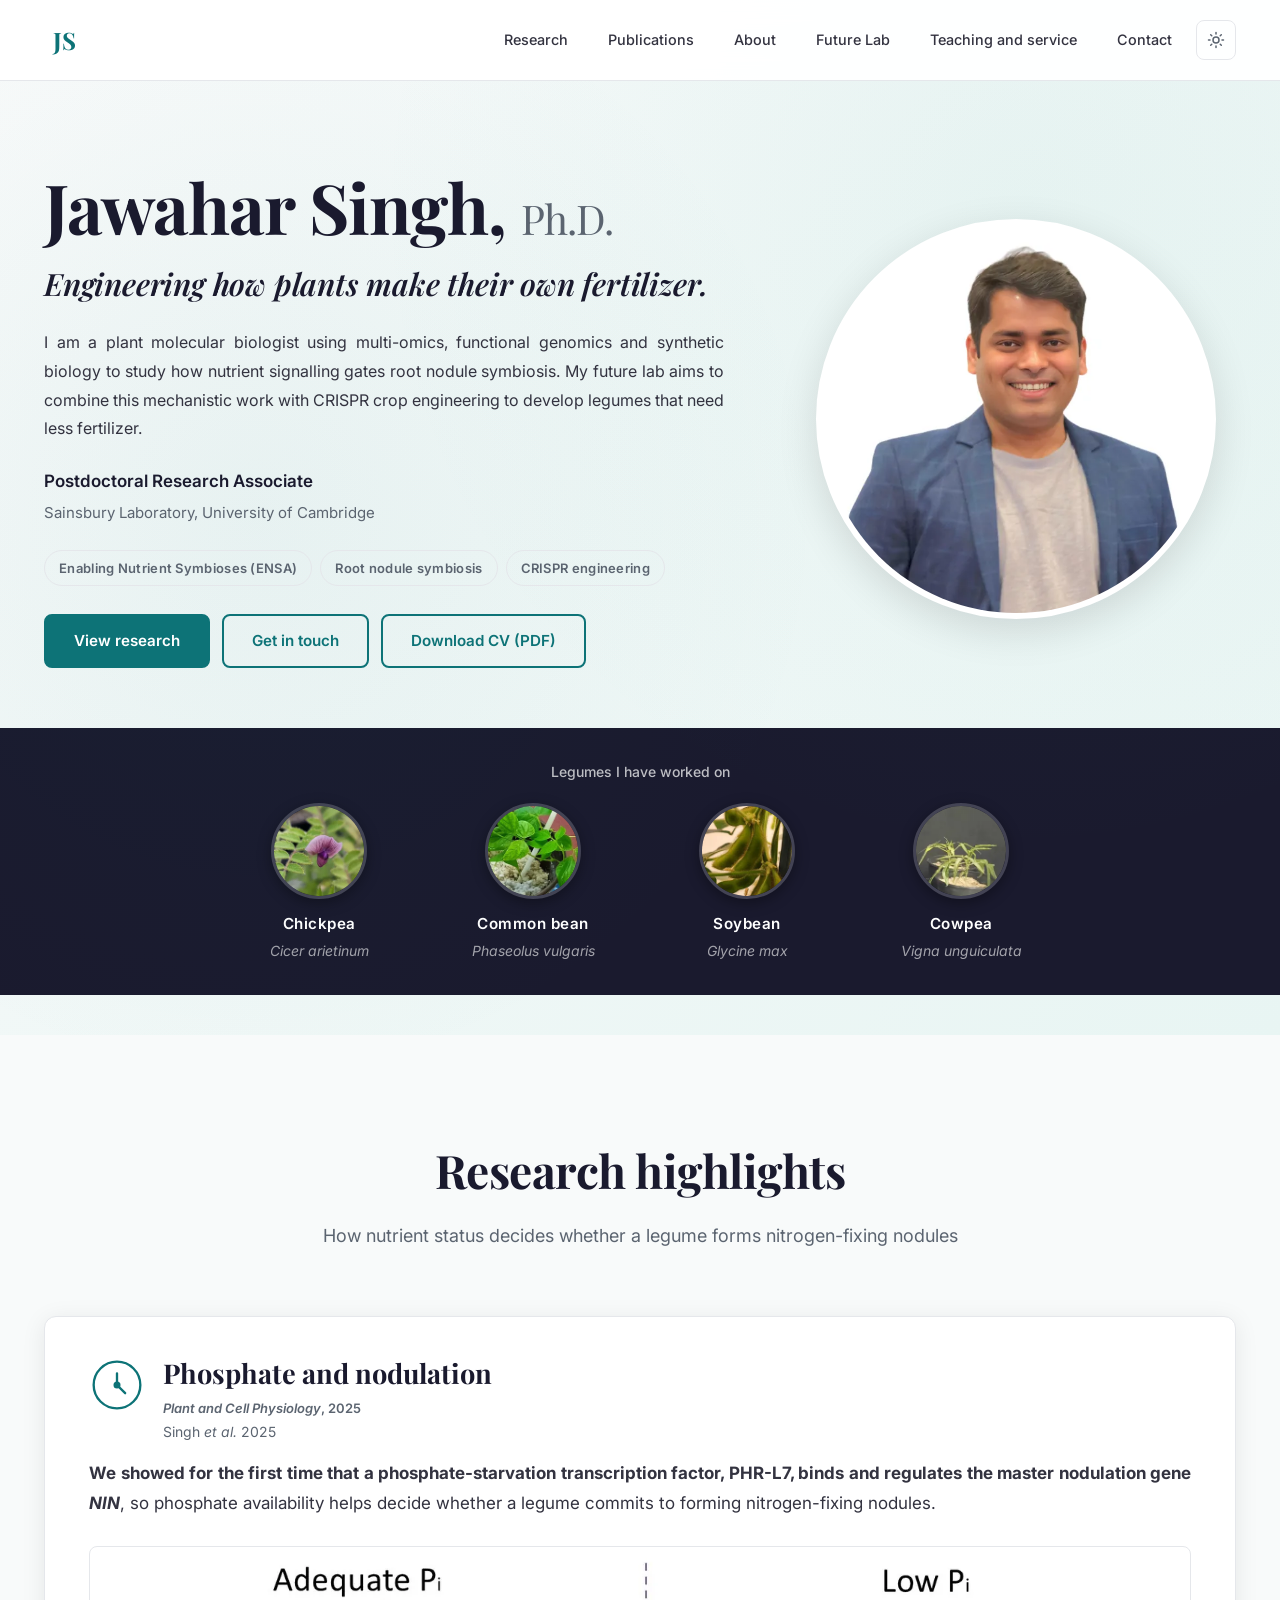
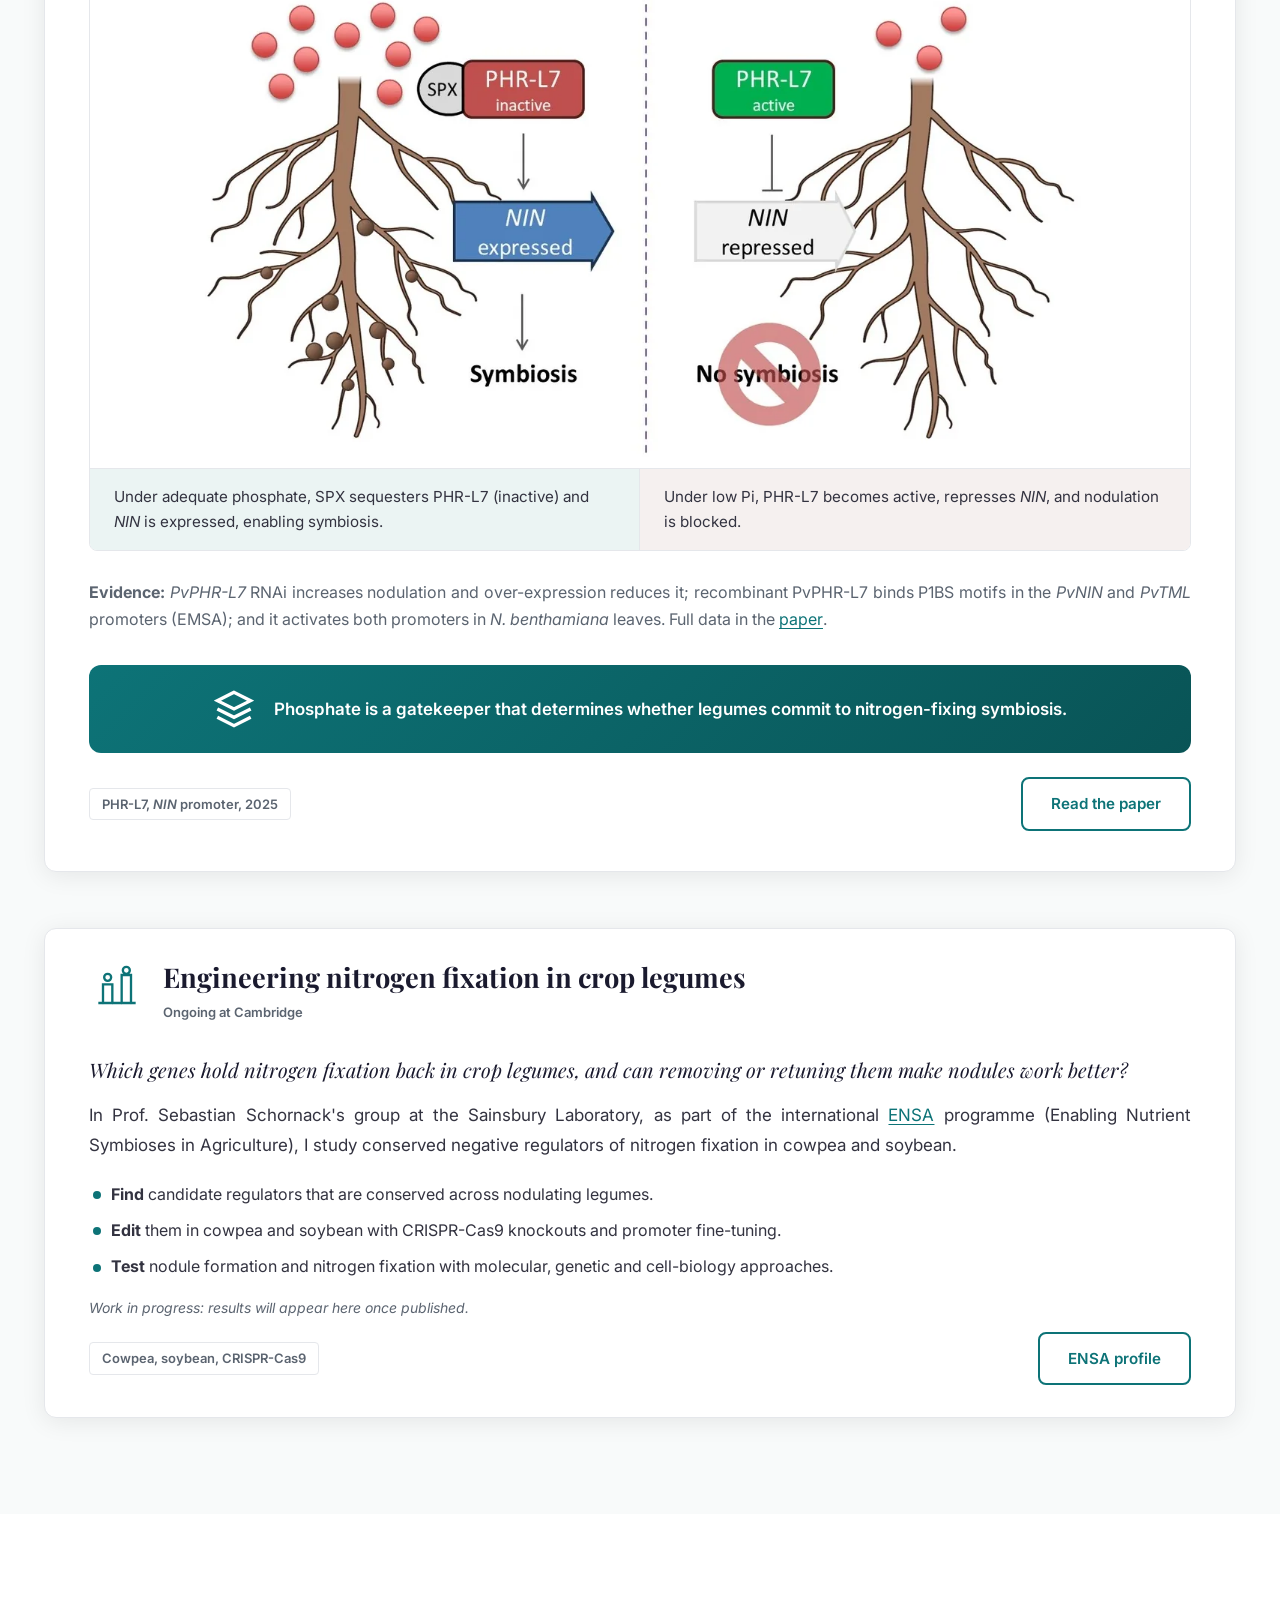
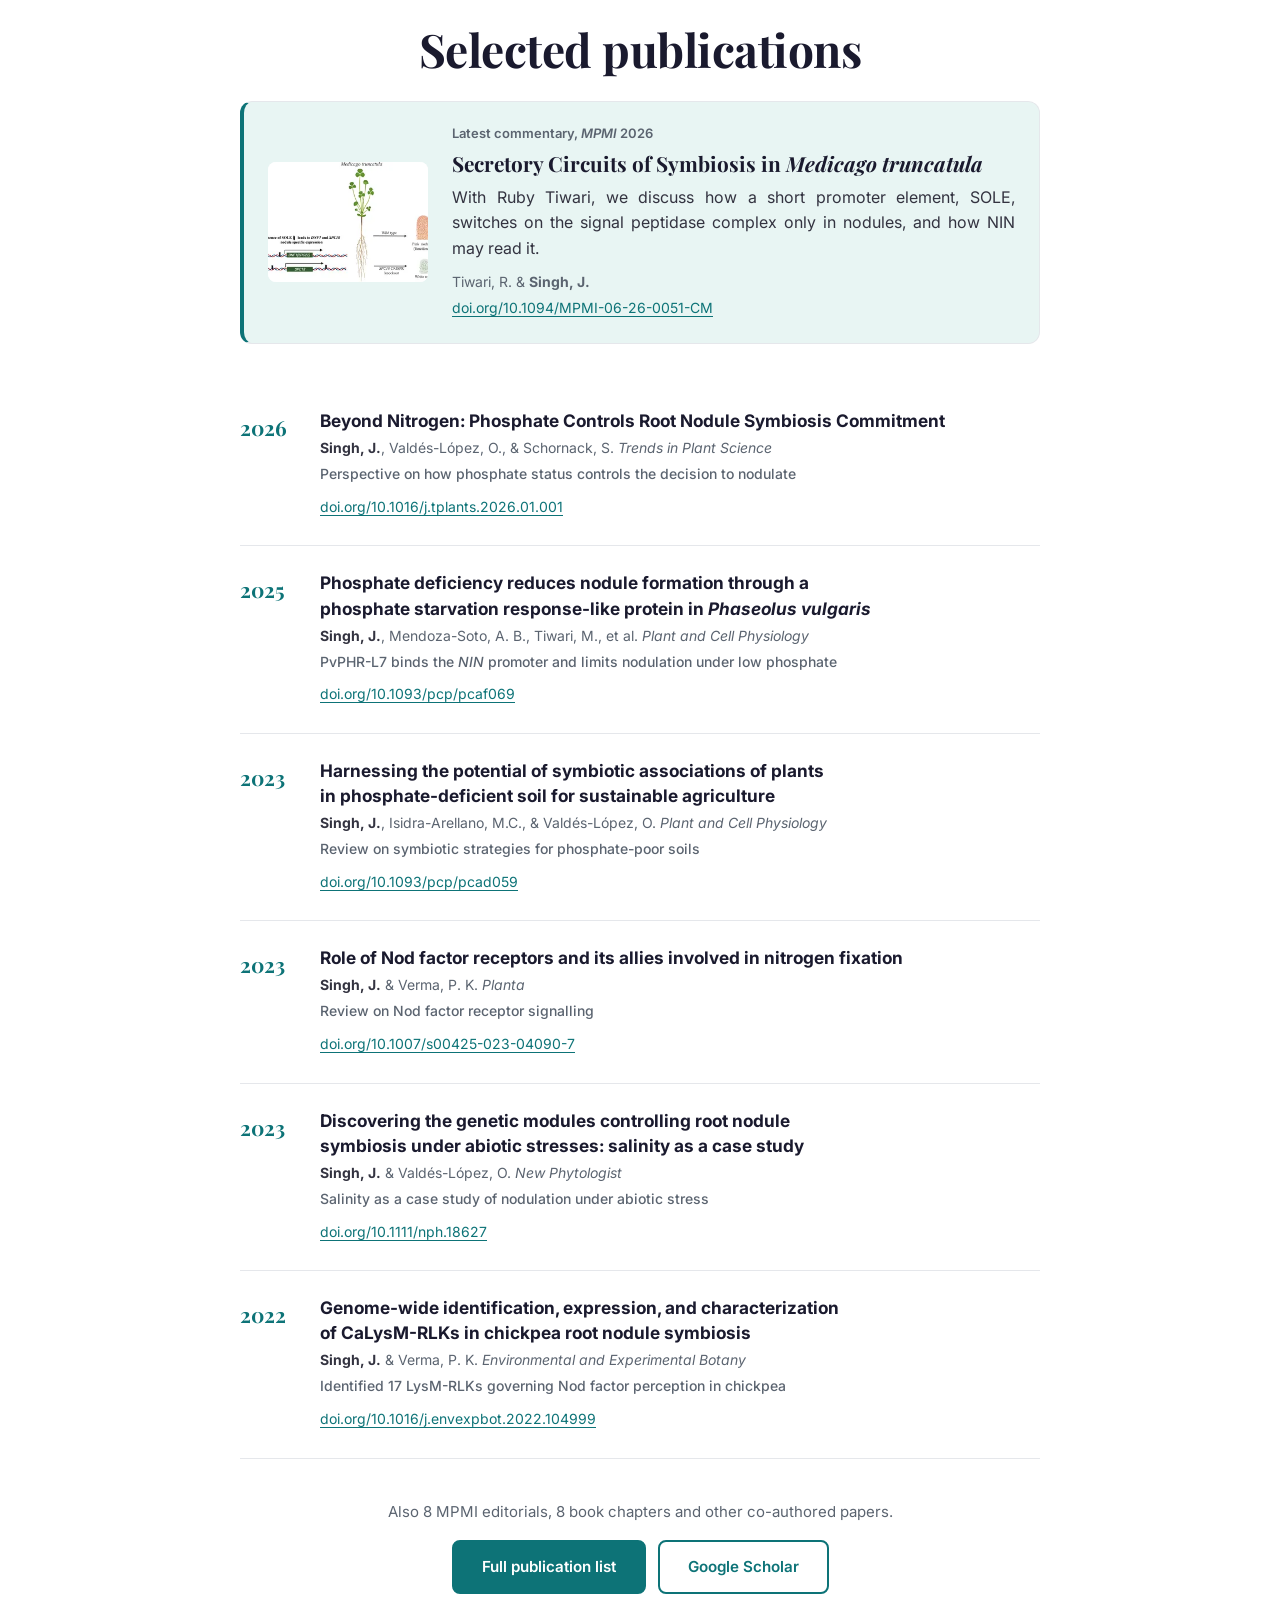
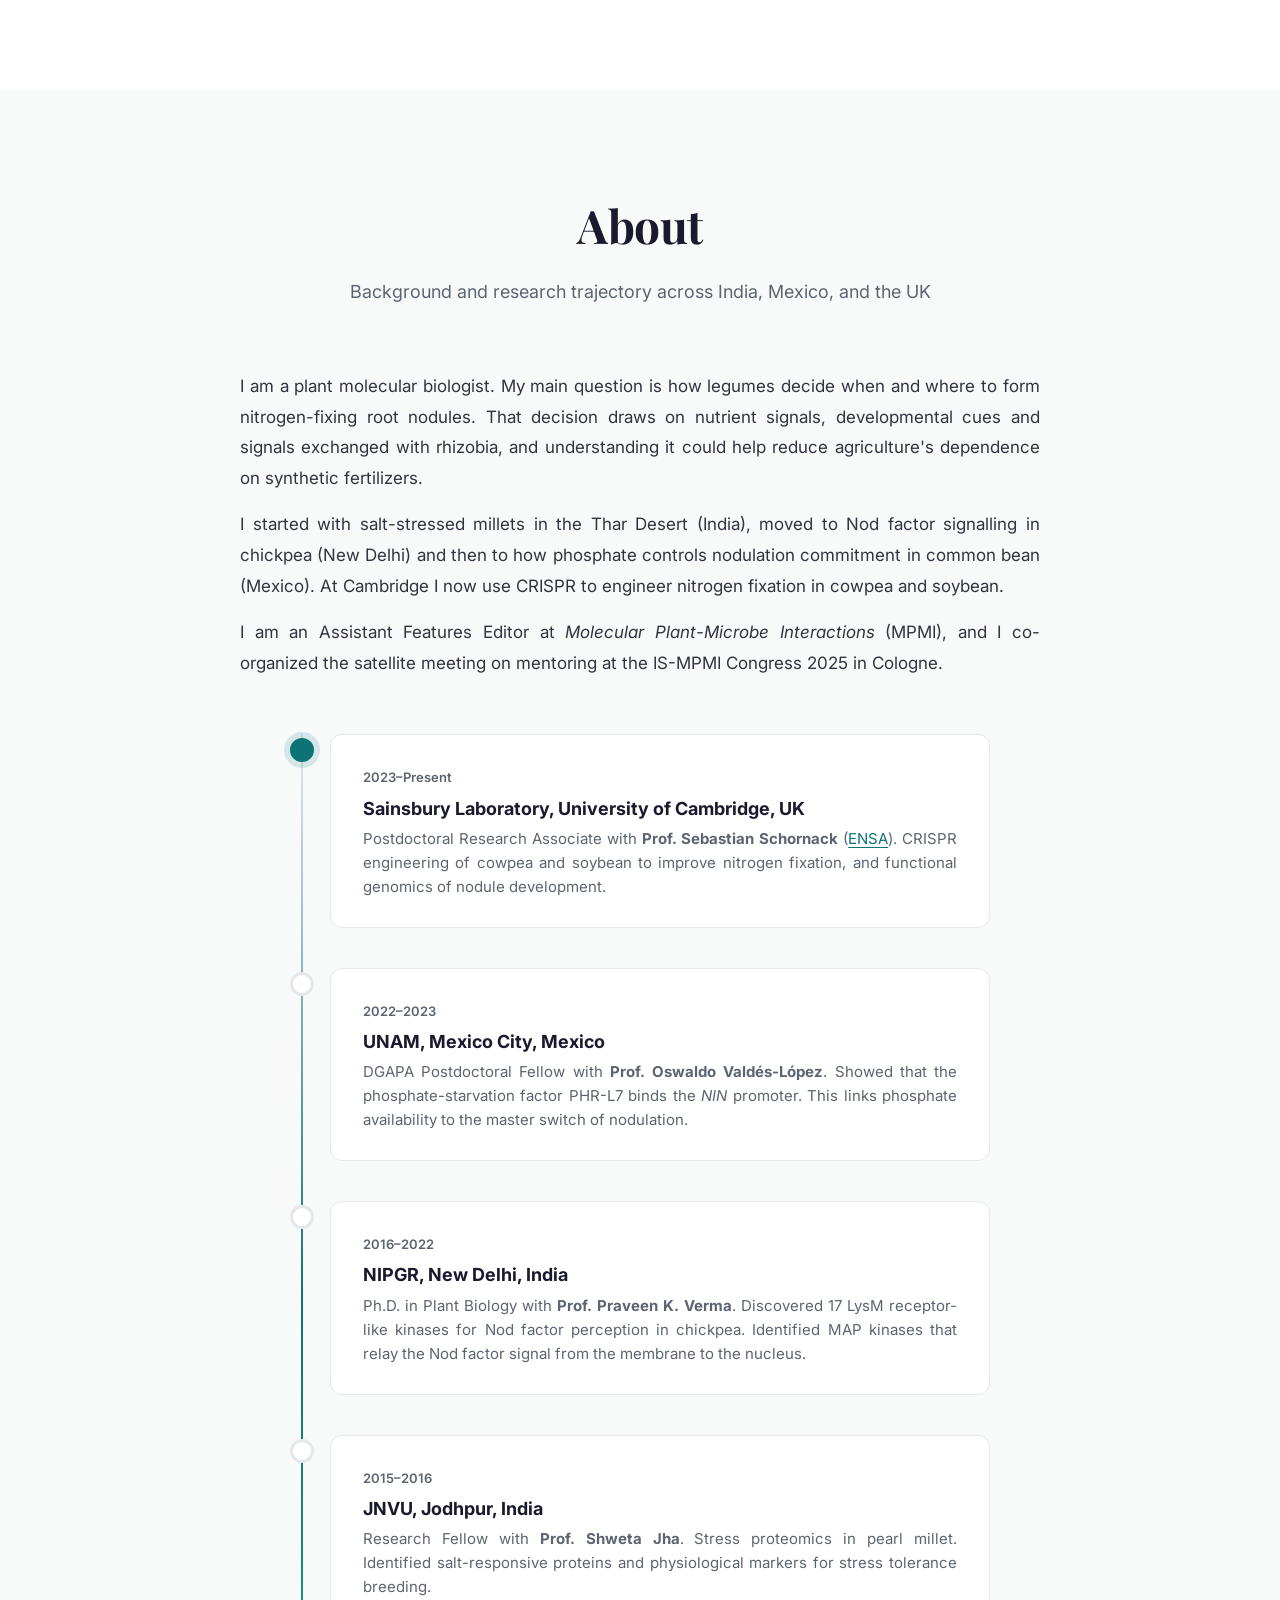
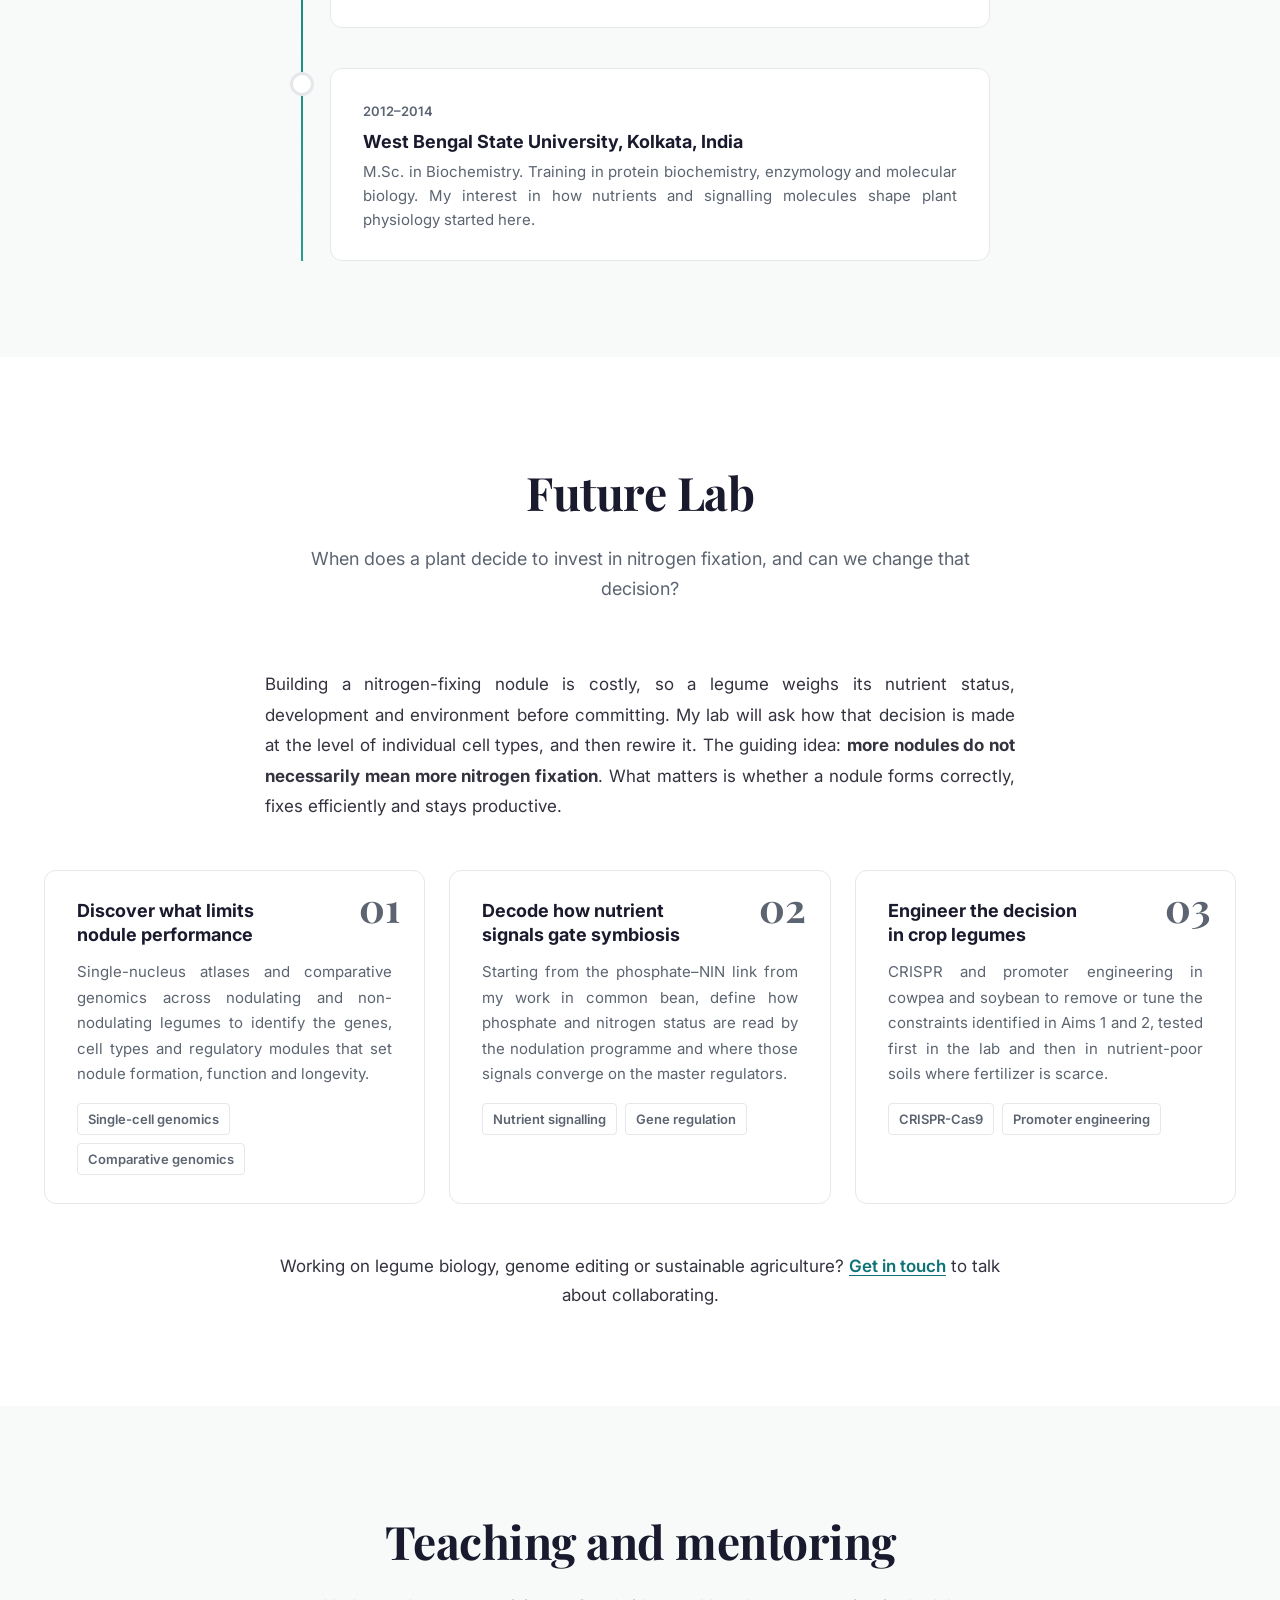
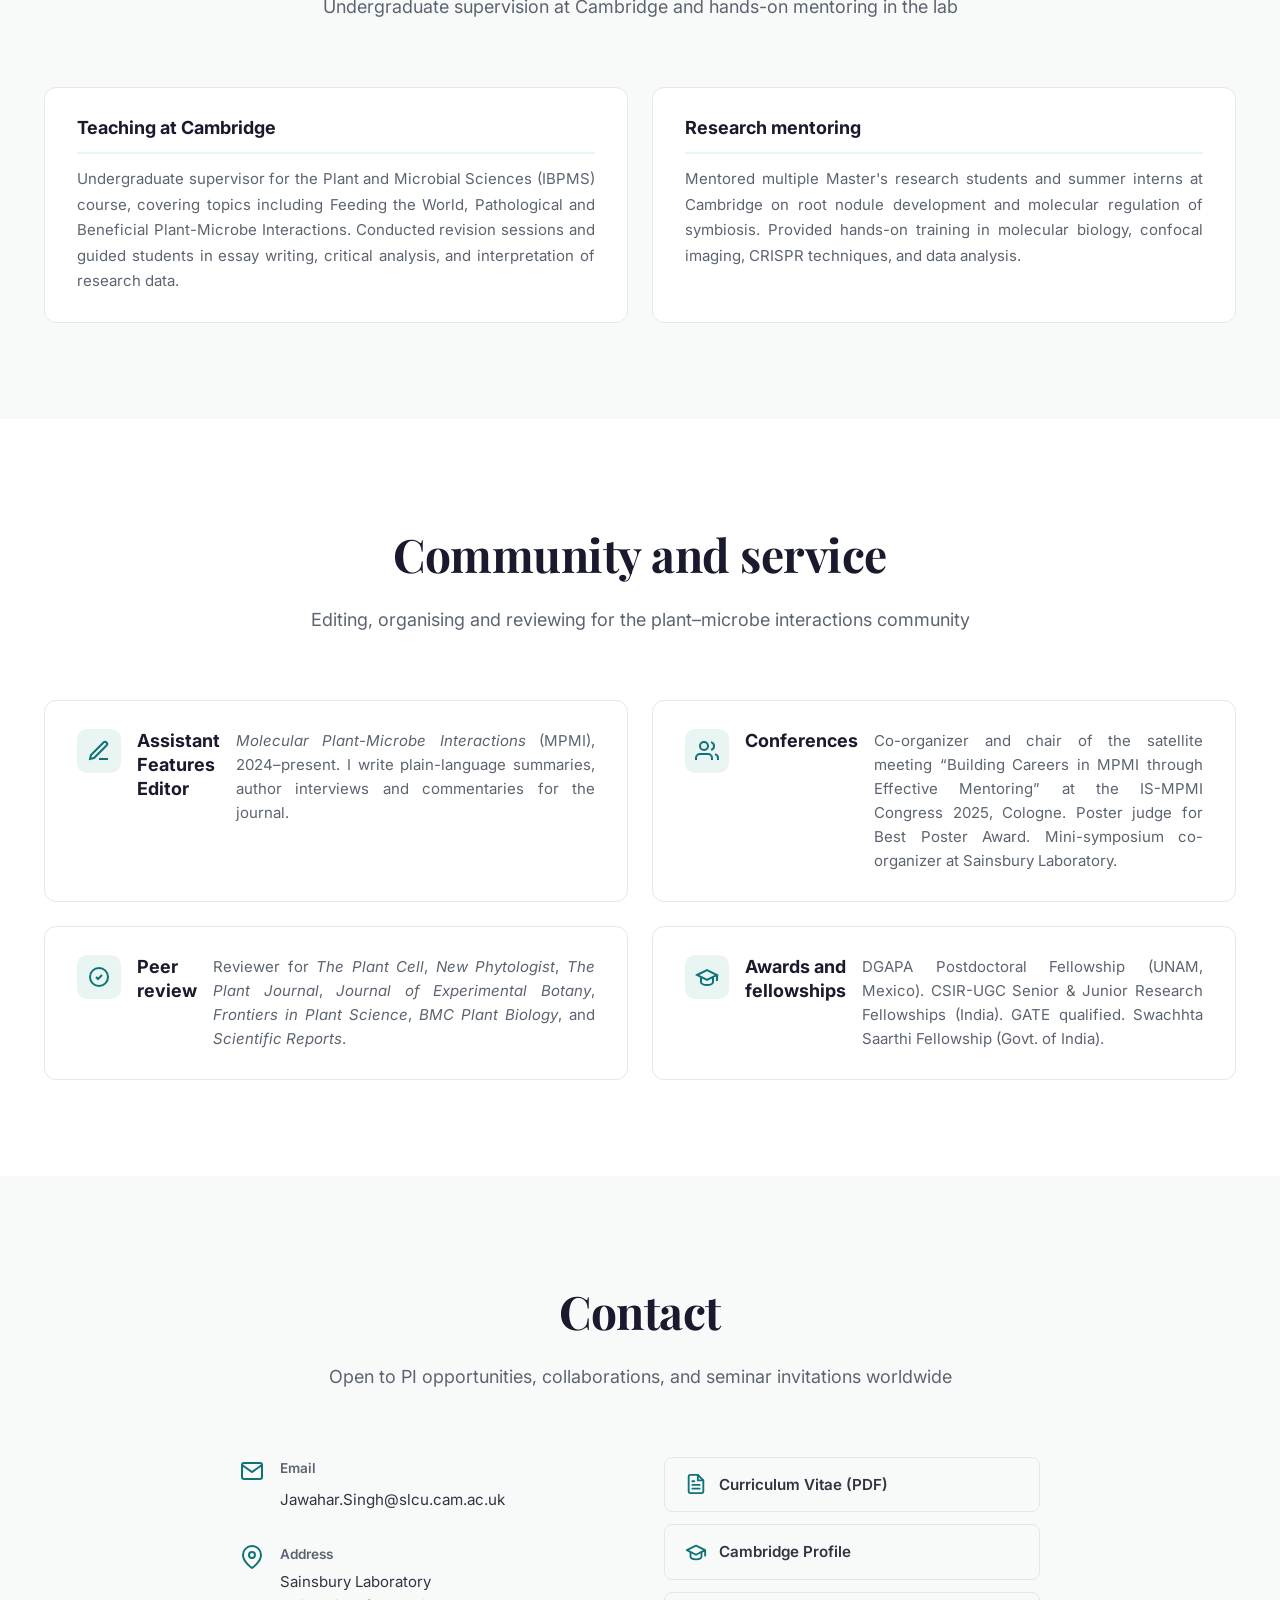
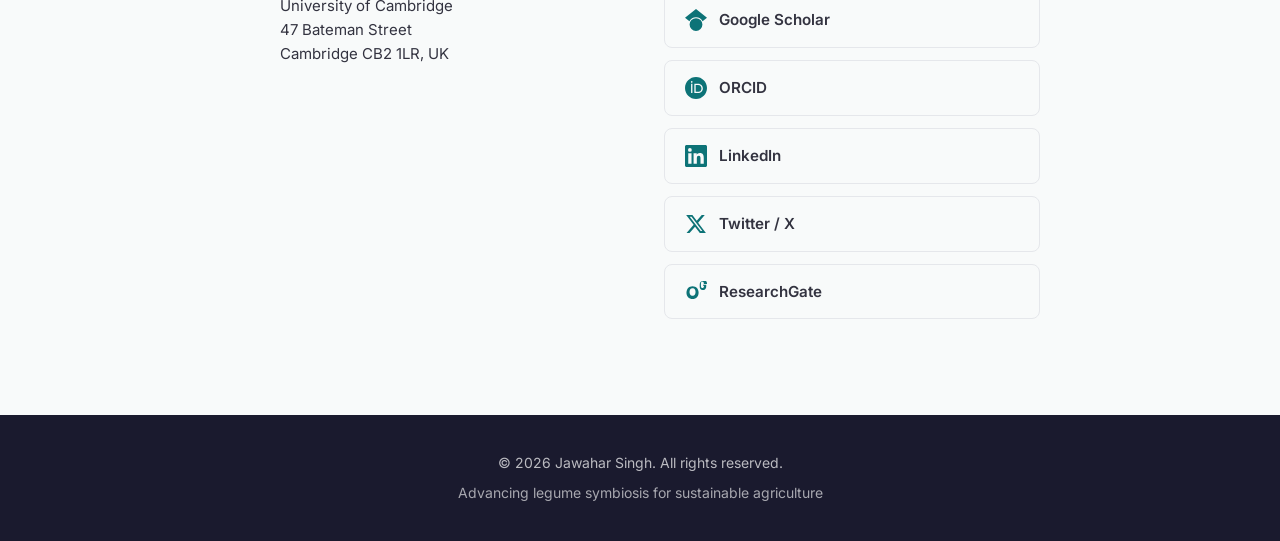
==== commit ea22990d: "Accessibility fixes from WCAG 2.2 AA review - Links inside sentences underlined (not colour alone); " ====
--- a/index.html
+++ b/index.html
@@ -42,6 +42,7 @@
 
     <!-- Set theme before paint to avoid a flash of the wrong colour scheme -->
     <script>
+      document.documentElement.classList.add('js');
       (function () {
         try {
           var stored = localStorage.getItem('theme');
@@ -57,7 +58,7 @@
     <link rel="preload" href="https://fonts.googleapis.com/css2?family=Inter:wght@400;500;600;700&family=Playfair+Display:wght@600;700&display=swap" as="style">
     <link rel="stylesheet" href="https://fonts.googleapis.com/css2?family=Inter:wght@400;500;600;700&family=Playfair+Display:wght@600;700&display=swap" media="print" onload="this.media='all'">
     <noscript><link rel="stylesheet" href="https://fonts.googleapis.com/css2?family=Inter:wght@400;500;600;700&family=Playfair+Display:wght@600;700&display=swap"></noscript>
-    <link rel="stylesheet" href="css/style.css?v=20261030a">
+    <link rel="stylesheet" href="css/style.css?v=20261031a">
 
     <!-- Cloudflare Web Analytics -->
     <script defer src='https://static.cloudflareinsights.com/beacon.min.js' data-cf-beacon='{"token": "2c2b40b963024a48b41af28e77da9bd5"}'></script>
@@ -436,14 +437,14 @@
                 <p class="hero-affiliation">Postdoctoral Research Associate</p>
                 <p class="hero-institution">Sainsbury Laboratory, University of Cambridge</p>
                 <div class="hero-badges">
-                    <a href="https://www.ensa.ac.uk/" class="badge" target="_blank" rel="noopener" title="Enabling Nutrient Symbioses in Agriculture">Enabling Nutrient Symbioses (ENSA)</a>
+                    <a href="https://www.ensa.ac.uk/" class="badge" target="_blank" rel="noopener" title="Enabling Nutrient Symbioses in Agriculture">Enabling Nutrient Symbioses (ENSA)<span class="visually-hidden"> (opens in a new tab)</span></a>
                     <span class="badge">Root nodule symbiosis</span>
                     <span class="badge">CRISPR engineering</span>
                 </div>
                 <div class="hero-cta">
                     <a href="#research" class="btn btn-primary">View research</a>
                     <a href="#contact" class="btn btn-outline">Get in touch</a>
-                    <a href="Jawahar_Singh_CV.pdf" class="btn btn-outline" target="_blank" rel="noopener">Download CV (PDF)</a>
+                    <a href="Jawahar_Singh_CV.pdf" class="btn btn-outline" target="_blank" rel="noopener">Download CV (PDF)<span class="visually-hidden"> (opens in a new tab)</span></a>
                 </div>
             </div>
             <div class="hero-image">
@@ -527,7 +528,7 @@
                         </figcaption>
                     </figure>
 
-                    <p class="research-evidence"><strong>Evidence:</strong> <em>PvPHR-L7</em> RNAi increases nodulation and over-expression reduces it; recombinant PvPHR-L7 binds P1BS motifs in the <em>PvNIN</em> and <em>PvTML</em> promoters (EMSA); and it activates both promoters in <em>N.&nbsp;benthamiana</em> leaves. Full data in the <a href="https://doi.org/10.1093/pcp/pcaf069" target="_blank" rel="noopener">paper</a>.</p>
+                    <p class="research-evidence"><strong>Evidence:</strong> <em>PvPHR-L7</em> RNAi increases nodulation and over-expression reduces it; recombinant PvPHR-L7 binds P1BS motifs in the <em>PvNIN</em> and <em>PvTML</em> promoters (EMSA); and it activates both promoters in <em>N.&nbsp;benthamiana</em> leaves. Full data in the <a href="https://doi.org/10.1093/pcp/pcaf069" target="_blank" rel="noopener">paper<span class="visually-hidden"> (opens in a new tab)</span></a>.</p>
 
                     <!-- Takeaway -- sits inside the Phosphate-Nodulation card -->
                     <div class="key-takeaway key-takeaway-full fade-in">
@@ -539,7 +540,7 @@
 
                     <div class="research-row-footer">
                         <span class="card-tag">PHR-L7, <em>NIN</em> promoter, 2025</span>
-                        <a href="https://doi.org/10.1093/pcp/pcaf069" class="btn btn-outline" target="_blank" rel="noopener">Read the paper</a>
+                        <a href="https://doi.org/10.1093/pcp/pcaf069" class="btn btn-outline" target="_blank" rel="noopener">Read the paper<span class="visually-hidden"> (opens in a new tab)</span></a>
                     </div>
                 </article>
 
@@ -555,7 +556,7 @@
                         </div>
                     </div>
                     <p class="research-question">Which genes hold nitrogen fixation back in crop legumes, and can removing or retuning them make nodules work better?</p>
-                    <p class="research-row-text">In Prof. Sebastian Schornack's group at the Sainsbury Laboratory, as part of the international <a href="https://www.ensa.ac.uk/" target="_blank" rel="noopener">ENSA</a> programme (Enabling Nutrient Symbioses in Agriculture), I study conserved negative regulators of nitrogen fixation in cowpea and soybean.</p>
+                    <p class="research-row-text">In Prof. Sebastian Schornack's group at the Sainsbury Laboratory, as part of the international <a href="https://www.ensa.ac.uk/" target="_blank" rel="noopener">ENSA<span class="visually-hidden"> (opens in a new tab)</span></a> programme (Enabling Nutrient Symbioses in Agriculture), I study conserved negative regulators of nitrogen fixation in cowpea and soybean.</p>
                     <ul class="research-approach">
                         <li><strong>Find</strong> candidate regulators that are conserved across nodulating legumes.</li>
                         <li><strong>Edit</strong> them in cowpea and soybean with CRISPR-Cas9 knockouts and promoter fine-tuning.</li>
@@ -564,7 +565,7 @@
                     <p class="research-note">Work in progress: results will appear here once published.</p>
                     <div class="research-row-footer">
                         <span class="card-tag">Cowpea, soybean, CRISPR-Cas9</span>
-                        <a href="https://www.ensa.ac.uk/team/jawahar-singh/" class="btn btn-outline" target="_blank" rel="noopener">ENSA profile</a>
+                        <a href="https://www.ensa.ac.uk/team/jawahar-singh/" class="btn btn-outline" target="_blank" rel="noopener">ENSA profile<span class="visually-hidden"> (opens in a new tab)</span></a>
                     </div>
                 </article>
 
@@ -586,9 +587,9 @@
                 </a>
                 <div class="latest-body">
                     <p class="latest-label">Latest commentary, <em>MPMI</em> 2026</p>
-                    <h3 class="latest-title"><a href="https://doi.org/10.1094/MPMI-06-26-0051-CM" target="_blank" rel="noopener">Secretory Circuits of Symbiosis in <em>Medicago truncatula</em></a></h3>
+                    <h3 class="latest-title"><a href="https://doi.org/10.1094/MPMI-06-26-0051-CM" target="_blank" rel="noopener">Secretory Circuits of Symbiosis in <em>Medicago truncatula</em><span class="visually-hidden"> (opens in a new tab)</span></a></h3>
                     <p class="latest-text">With Ruby Tiwari, we discuss how a short promoter element, SOLE, switches on the signal peptidase complex only in nodules, and how NIN may read it.</p>
-                    <p class="latest-meta">Tiwari, R. &amp; <strong>Singh, J.</strong><br><a href="https://doi.org/10.1094/MPMI-06-26-0051-CM" target="_blank" rel="noopener">doi.org/10.1094/MPMI-06-26-0051-CM</a></p>
+                    <p class="latest-meta">Tiwari, R. &amp; <strong>Singh, J.</strong><br><a href="https://doi.org/10.1094/MPMI-06-26-0051-CM" target="_blank" rel="noopener">doi.org/10.1094/MPMI-06-26-0051-CM<span class="visually-hidden"> (opens in a new tab)</span></a></p>
                 </div>
             </aside>
 
@@ -596,60 +597,60 @@
                 <div class="pub-item fade-in">
                     <span class="pub-year">2026</span>
                     <div class="pub-details">
-                        <h3 class="pub-title"><a href="https://doi.org/10.1016/j.tplants.2026.01.001" target="_blank" rel="noopener">Beyond Nitrogen: Phosphate Controls Root Nodule Symbiosis Commitment</a></h3>
+                        <h3 class="pub-title"><a href="https://doi.org/10.1016/j.tplants.2026.01.001" target="_blank" rel="noopener">Beyond Nitrogen: Phosphate Controls Root Nodule Symbiosis Commitment<span class="visually-hidden"> (opens in a new tab)</span></a></h3>
                         <p class="pub-authors"><strong>Singh, J.</strong>, Vald&eacute;s-L&oacute;pez, O., &amp; Schornack, S. <em>Trends in Plant Science</em></p>
                         <p class="pub-impact">Perspective on how phosphate status controls the decision to nodulate</p>
-                        <p class="pub-doi"><a href="https://doi.org/10.1016/j.tplants.2026.01.001" target="_blank" rel="noopener">doi.org/10.1016/j.tplants.2026.01.001</a></p>
+                        <p class="pub-doi"><a href="https://doi.org/10.1016/j.tplants.2026.01.001" target="_blank" rel="noopener">doi.org/10.1016/j.tplants.2026.01.001<span class="visually-hidden"> (opens in a new tab)</span></a></p>
                     </div>
                 </div>
 
                 <div class="pub-item fade-in">
                     <span class="pub-year">2025</span>
                     <div class="pub-details">
-                        <h3 class="pub-title"><a href="https://doi.org/10.1093/pcp/pcaf069" target="_blank" rel="noopener">Phosphate deficiency reduces nodule formation through a phosphate starvation response-like protein in <em>Phaseolus vulgaris</em></a></h3>
+                        <h3 class="pub-title"><a href="https://doi.org/10.1093/pcp/pcaf069" target="_blank" rel="noopener">Phosphate deficiency reduces nodule formation through a phosphate starvation response-like protein in <em>Phaseolus vulgaris</em><span class="visually-hidden"> (opens in a new tab)</span></a></h3>
                         <p class="pub-authors"><strong>Singh, J.</strong>, Mendoza-Soto, A. B., Tiwari, M., et al. <em>Plant and Cell Physiology</em></p>
                         <p class="pub-impact">PvPHR-L7 binds the <em>NIN</em> promoter and limits nodulation under low phosphate</p>
-                        <p class="pub-doi"><a href="https://doi.org/10.1093/pcp/pcaf069" target="_blank" rel="noopener">doi.org/10.1093/pcp/pcaf069</a></p>
+                        <p class="pub-doi"><a href="https://doi.org/10.1093/pcp/pcaf069" target="_blank" rel="noopener">doi.org/10.1093/pcp/pcaf069<span class="visually-hidden"> (opens in a new tab)</span></a></p>
                     </div>
                 </div>
 
                 <div class="pub-item fade-in">
                     <span class="pub-year">2023</span>
                     <div class="pub-details">
-                        <h3 class="pub-title"><a href="https://doi.org/10.1093/pcp/pcad059" target="_blank" rel="noopener">Harnessing the potential of symbiotic associations of plants in phosphate-deficient soil for sustainable agriculture</a></h3>
+                        <h3 class="pub-title"><a href="https://doi.org/10.1093/pcp/pcad059" target="_blank" rel="noopener">Harnessing the potential of symbiotic associations of plants in phosphate-deficient soil for sustainable agriculture<span class="visually-hidden"> (opens in a new tab)</span></a></h3>
                         <p class="pub-authors"><strong>Singh, J.</strong>, Isidra-Arellano, M.C., &amp; Vald&eacute;s-L&oacute;pez, O. <em>Plant and Cell Physiology</em></p>
                         <p class="pub-impact">Review on symbiotic strategies for phosphate-poor soils</p>
-                        <p class="pub-doi"><a href="https://doi.org/10.1093/pcp/pcad059" target="_blank" rel="noopener">doi.org/10.1093/pcp/pcad059</a></p>
+                        <p class="pub-doi"><a href="https://doi.org/10.1093/pcp/pcad059" target="_blank" rel="noopener">doi.org/10.1093/pcp/pcad059<span class="visually-hidden"> (opens in a new tab)</span></a></p>
                     </div>
                 </div>
 
                 <div class="pub-item fade-in">
                     <span class="pub-year">2023</span>
                     <div class="pub-details">
-                        <h3 class="pub-title"><a href="https://doi.org/10.1007/s00425-023-04090-7" target="_blank" rel="noopener">Role of Nod factor receptors and its allies involved in nitrogen fixation</a></h3>
+                        <h3 class="pub-title"><a href="https://doi.org/10.1007/s00425-023-04090-7" target="_blank" rel="noopener">Role of Nod factor receptors and its allies involved in nitrogen fixation<span class="visually-hidden"> (opens in a new tab)</span></a></h3>
                         <p class="pub-authors"><strong>Singh, J.</strong> &amp; Verma, P. K. <em>Planta</em></p>
                         <p class="pub-impact">Review on Nod factor receptor signalling</p>
-                        <p class="pub-doi"><a href="https://doi.org/10.1007/s00425-023-04090-7" target="_blank" rel="noopener">doi.org/10.1007/s00425-023-04090-7</a></p>
+                        <p class="pub-doi"><a href="https://doi.org/10.1007/s00425-023-04090-7" target="_blank" rel="noopener">doi.org/10.1007/s00425-023-04090-7<span class="visually-hidden"> (opens in a new tab)</span></a></p>
                     </div>
                 </div>
 
                 <div class="pub-item fade-in">
                     <span class="pub-year">2023</span>
                     <div class="pub-details">
-                        <h3 class="pub-title"><a href="https://doi.org/10.1111/nph.18627" target="_blank" rel="noopener">Discovering the genetic modules controlling root nodule symbiosis under abiotic stresses: salinity as a case study</a></h3>
+                        <h3 class="pub-title"><a href="https://doi.org/10.1111/nph.18627" target="_blank" rel="noopener">Discovering the genetic modules controlling root nodule symbiosis under abiotic stresses: salinity as a case study<span class="visually-hidden"> (opens in a new tab)</span></a></h3>
                         <p class="pub-authors"><strong>Singh, J.</strong> &amp; Vald&eacute;s-L&oacute;pez, O. <em>New Phytologist</em></p>
                         <p class="pub-impact">Salinity as a case study of nodulation under abiotic stress</p>
-                        <p class="pub-doi"><a href="https://doi.org/10.1111/nph.18627" target="_blank" rel="noopener">doi.org/10.1111/nph.18627</a></p>
+                        <p class="pub-doi"><a href="https://doi.org/10.1111/nph.18627" target="_blank" rel="noopener">doi.org/10.1111/nph.18627<span class="visually-hidden"> (opens in a new tab)</span></a></p>
                     </div>
                 </div>
 
                 <div class="pub-item fade-in">
                     <span class="pub-year">2022</span>
                     <div class="pub-details">
-                        <h3 class="pub-title"><a href="https://doi.org/10.1016/j.envexpbot.2022.104999" target="_blank" rel="noopener">Genome-wide identification, expression, and characterization of CaLysM-RLKs in chickpea root nodule symbiosis</a></h3>
+                        <h3 class="pub-title"><a href="https://doi.org/10.1016/j.envexpbot.2022.104999" target="_blank" rel="noopener">Genome-wide identification, expression, and characterization of CaLysM-RLKs in chickpea root nodule symbiosis<span class="visually-hidden"> (opens in a new tab)</span></a></h3>
                         <p class="pub-authors"><strong>Singh, J.</strong> &amp; Verma, P. K. <em>Environmental and Experimental Botany</em></p>
                         <p class="pub-impact">Identified 17 LysM-RLKs governing Nod factor perception in chickpea</p>
-                        <p class="pub-doi"><a href="https://doi.org/10.1016/j.envexpbot.2022.104999" target="_blank" rel="noopener">doi.org/10.1016/j.envexpbot.2022.104999</a></p>
+                        <p class="pub-doi"><a href="https://doi.org/10.1016/j.envexpbot.2022.104999" target="_blank" rel="noopener">doi.org/10.1016/j.envexpbot.2022.104999<span class="visually-hidden"> (opens in a new tab)</span></a></p>
                     </div>
                 </div>
             </div>
@@ -658,7 +659,7 @@
                 <p>Also 8 MPMI editorials, 8 book chapters and other co-authored papers.</p>
                 <div class="pub-more-actions">
                     <a href="publications.html" class="btn btn-primary">Full publication list</a>
-                    <a href="https://scholar.google.com/citations?user=mANYUGQAAAAJ&amp;hl=en" class="btn btn-outline" target="_blank" rel="noopener">Google Scholar</a>
+                    <a href="https://scholar.google.com/citations?user=mANYUGQAAAAJ&amp;hl=en" class="btn btn-outline" target="_blank" rel="noopener">Google Scholar<span class="visually-hidden"> (opens in a new tab)</span></a>
                 </div>
             </div>
         </div>
@@ -685,7 +686,7 @@
                     <div class="timeline-content">
                         <span class="timeline-date">2023&ndash;Present</span>
                         <h3>Sainsbury Laboratory, University of Cambridge, UK</h3>
-                        <p>Postdoctoral Research Associate with <strong>Prof. Sebastian Schornack</strong> (<a href="https://www.ensa.ac.uk/" target="_blank" rel="noopener">ENSA</a>). CRISPR engineering of cowpea and soybean to improve nitrogen fixation, and functional genomics of nodule development.</p>
+                        <p>Postdoctoral Research Associate with <strong>Prof. Sebastian Schornack</strong> (<a href="https://www.ensa.ac.uk/" target="_blank" rel="noopener">ENSA<span class="visually-hidden"> (opens in a new tab)</span></a>). CRISPR engineering of cowpea and soybean to improve nitrogen fixation, and functional genomics of nodule development.</p>
                     </div>
                 </div>
                 <div class="timeline-item fade-in">
@@ -860,31 +861,31 @@
                     <a href="Jawahar_Singh_CV.pdf" class="social-link" target="_blank" rel="noopener">
                         <svg aria-hidden="true" focusable="false" viewBox="0 0 24 24" fill="none" stroke="currentColor" stroke-width="2" stroke-linecap="round" stroke-linejoin="round"><path d="M14 2H6a2 2 0 00-2 2v16a2 2 0 002 2h12a2 2 0 002-2V8z"/><path d="M14 2v6h6M16 13H8M16 17H8M10 9H8"/></svg>
                         Curriculum Vitae (PDF)
-                    </a>
+                    <span class="visually-hidden"> (opens in a new tab)</span></a>
                     <a href="https://www.slcu.cam.ac.uk/people/jawahar-singh" class="social-link" target="_blank" rel="noopener">
                         <svg aria-hidden="true" focusable="false" viewBox="0 0 24 24" fill="none" stroke="currentColor" stroke-width="2" stroke-linecap="round" stroke-linejoin="round"><path d="M22 10v6M2 10l10-5 10 5-10 5z"/><path d="M6 12v5c0 1.66 2.69 3 6 3s6-1.34 6-3v-5"/></svg>
                         Cambridge Profile
-                    </a>
+                    <span class="visually-hidden"> (opens in a new tab)</span></a>
                     <a href="https://scholar.google.com/citations?user=mANYUGQAAAAJ&amp;hl=en" class="social-link" target="_blank" rel="noopener">
                         <svg aria-hidden="true" focusable="false" viewBox="0 0 24 24" fill="currentColor"><path d="M12 24a7 7 0 110-14 7 7 0 010 14zm0-24L0 9.5l4.838 3.94A8 8 0 0112 9a8 8 0 017.162 4.44L24 9.5z"/></svg>
                         Google Scholar
-                    </a>
+                    <span class="visually-hidden"> (opens in a new tab)</span></a>
                     <a href="https://orcid.org/0000-0003-4893-741X" class="social-link" target="_blank" rel="noopener">
                         <svg aria-hidden="true" focusable="false" viewBox="0 0 24 24" fill="currentColor"><path d="M12 0C5.372 0 0 5.372 0 12s5.372 12 12 12 12-5.372 12-12S18.628 0 12 0zM7.369 4.378c.525 0 .947.431.947.947s-.422.947-.947.947a.95.95 0 01-.947-.947c0-.525.422-.947.947-.947zm-.722 3.038h1.444v10.041H6.647V7.416zm3.562 0h3.9c3.712 0 5.344 2.653 5.344 5.025 0 2.578-2.016 5.025-5.325 5.025h-3.919V7.416zm1.444 1.303v7.444h2.297c3.272 0 4.022-2.484 4.022-3.722 0-1.834-1.209-3.722-3.853-3.722h-2.466z"/></svg>
                         ORCID
-                    </a>
+                    <span class="visually-hidden"> (opens in a new tab)</span></a>
                     <a href="https://www.linkedin.com/in/jawahar-singh-phd-57892068/" class="social-link" target="_blank" rel="noopener">
                         <svg aria-hidden="true" focusable="false" viewBox="0 0 24 24" fill="currentColor"><path d="M20.447 20.452h-3.554v-5.569c0-1.328-.027-3.037-1.852-3.037-1.853 0-2.136 1.445-2.136 2.939v5.667H9.351V9h3.414v1.561h.046c.477-.9 1.637-1.85 3.37-1.85 3.601 0 4.267 2.37 4.267 5.455v6.286zM5.337 7.433a2.062 2.062 0 01-2.063-2.065 2.063 2.063 0 112.063 2.065zm1.782 13.019H3.555V9h3.564v11.452zM22.225 0H1.771C.792 0 0 .774 0 1.729v20.542C0 23.227.792 24 1.771 24h20.451C23.2 24 24 23.227 24 22.271V1.729C24 .774 23.2 0 22.222 0h.003z"/></svg>
                         LinkedIn
-                    </a>
+                    <span class="visually-hidden"> (opens in a new tab)</span></a>
                     <a href="https://twitter.com/IamJawaharSingh" class="social-link" target="_blank" rel="noopener">
                         <svg aria-hidden="true" focusable="false" viewBox="0 0 24 24" fill="currentColor"><path d="M18.244 2.25h3.308l-7.227 8.26 8.502 11.24H16.17l-5.214-6.817L4.99 21.75H1.68l7.73-8.835L1.254 2.25H8.08l4.713 6.231zm-1.161 17.52h1.833L7.084 4.126H5.117z"/></svg>
                         Twitter / X
-                    </a>
+                    <span class="visually-hidden"> (opens in a new tab)</span></a>
                     <a href="https://www.researchgate.net/profile/Jawahar-Singh" class="social-link" target="_blank" rel="noopener">
                         <svg aria-hidden="true" focusable="false" viewBox="0 0 24 24" fill="currentColor"><path d="M19.586 0c-.818 0-1.508.19-2.073.565-.563.377-.97.936-1.213 1.68a3.193 3.193 0 0 0-.112.437 8.365 8.365 0 0 0-.078.53 9 9 0 0 0-.05.727c-.01.282-.013.621-.013 1.016 0 .395.004.734.013 1.017a9 9 0 0 0 .05.727 7.946 7.946 0 0 0 .077.53h.001c.027.134.064.279.111.435.243.745.65 1.305 1.213 1.681.565.377 1.255.564 2.073.564.8 0 1.536-.213 2.105-.603.57-.39.94-.916 1.175-1.59.156-.45.249-.95.276-1.498.014-.275.022-.658.022-1.115v-.92h-3.474v.92h.967v.391c0 .234-.004.391-.013.484a2.487 2.487 0 0 1-.114.572c-.1.298-.276.557-.514.715-.238.158-.555.235-.95.235-.405 0-.74-.087-.984-.265-.244-.178-.43-.434-.527-.756a2.96 2.96 0 0 1-.097-.456 7.394 7.394 0 0 1-.06-.6 26.804 26.804 0 0 1-.038-1.601c0-.602.014-1.064.045-1.394.018-.166.043-.32.077-.456.094-.323.275-.582.518-.762.243-.18.575-.273.978-.273.405 0 .72.084.953.249.232.166.395.392.488.679.043.13.07.27.084.41.014.142.022.323.022.541v.392h3.473v-.092c0-.305-.013-.587-.044-.847a4.41 4.41 0 0 0-.179-.85 3.49 3.49 0 0 0-.39-.85 3.6 3.6 0 0 0-.673-.747 3.27 3.27 0 0 0-1.04-.566c-.41-.13-.872-.196-1.387-.196zM8.217 5.667c-1.005 0-1.92.183-2.74.55-.821.366-1.52.872-2.097 1.518a6.74 6.74 0 0 0-1.32 2.232c-.308.852-.461 1.755-.461 2.71v.06c0 .955.153 1.858.46 2.71.31.853.748 1.597 1.32 2.232.578.646 1.277 1.152 2.098 1.518.82.367 1.735.55 2.74.55.998 0 1.91-.183 2.732-.55.82-.366 1.52-.872 2.097-1.518a6.74 6.74 0 0 0 1.32-2.232c.308-.852.46-1.755.46-2.71v-.06c0-.955-.152-1.858-.46-2.71a6.74 6.74 0 0 0-1.32-2.232c-.578-.646-1.277-1.152-2.097-1.518-.821-.367-1.734-.55-2.732-.55zm0 2.255c.51 0 .969.103 1.375.31.405.207.748.494 1.029.86.28.367.494.798.643 1.292.148.495.222 1.027.222 1.595v.06c0 .569-.074 1.1-.222 1.595-.149.494-.363.925-.643 1.292-.281.366-.624.653-1.03.86-.405.207-.864.31-1.374.31-.51 0-.97-.103-1.375-.31a3.16 3.16 0 0 1-1.03-.86 4.103 4.103 0 0 1-.643-1.292 5.554 5.554 0 0 1-.222-1.595v-.06c0-.568.074-1.1.222-1.595a4.103 4.103 0 0 1 .643-1.292 3.16 3.16 0 0 1 1.03-.86 3.066 3.066 0 0 1 1.375-.31z"/></svg>
                         ResearchGate
-                    </a>
+                    <span class="visually-hidden"> (opens in a new tab)</span></a>
                 </div>
             </div>
         </div>
--- a/css/style.css
+++ b/css/style.css
@@ -2622,3 +2622,55 @@
         -webkit-hyphens: manual;
     }
 }
+
+/* =====================================================================
+   Accessibility fixes (31 Oct 2026, WCAG 2.2 AA review)
+   ===================================================================== */
+
+/* 1.4.1: links inside sentences are underlined, not shown by colour alone */
+main p a:not(.btn),
+main li a:not(.btn) {
+    color: var(--primary);
+    text-decoration: underline;
+    text-decoration-thickness: 1px;
+    text-underline-offset: 3px;
+}
+
+main p a:not(.btn):hover,
+main li a:not(.btn):hover {
+    text-decoration-thickness: 2px;
+}
+
+/* Content stays visible if JavaScript fails: fade-in only hides when JS runs */
+html:not(.js) .fade-in {
+    opacity: 1;
+    transform: none;
+}
+
+/* 2.5.8: logo link at least 24px wide */
+.nav-logo {
+    display: inline-flex;
+    align-items: center;
+    justify-content: center;
+    min-width: 40px;
+    min-height: 40px;
+}
+
+/* Screen-reader-only text (e.g. "opens in a new tab") */
+.visually-hidden {
+    position: absolute;
+    width: 1px;
+    height: 1px;
+    margin: -1px;
+    padding: 0;
+    overflow: hidden;
+    clip: rect(0 0 0 0);
+    clip-path: inset(50%);
+    white-space: nowrap;
+    border: 0;
+}
+
+/* Aim numbers are referred to in the text ("Aims 1 and 2"), so they must be readable */
+.program-number {
+    color: var(--text-light);
+}
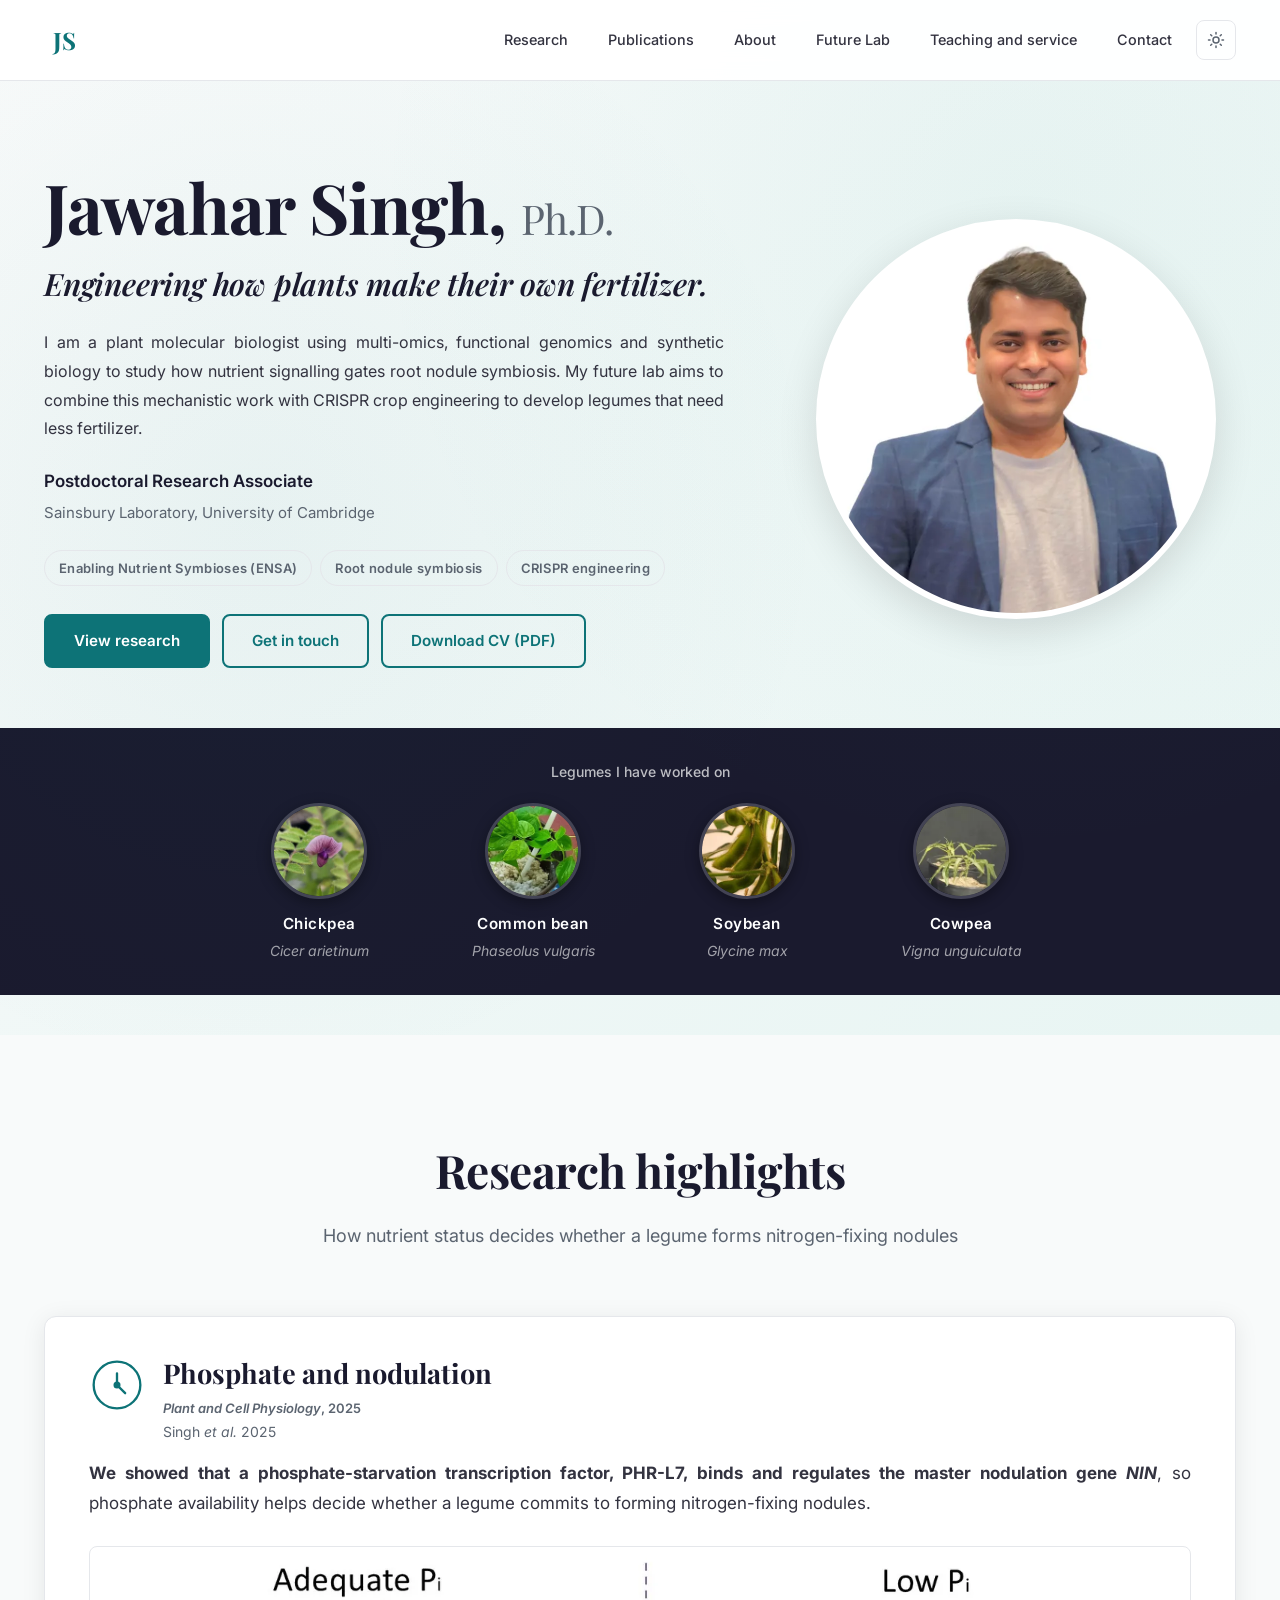
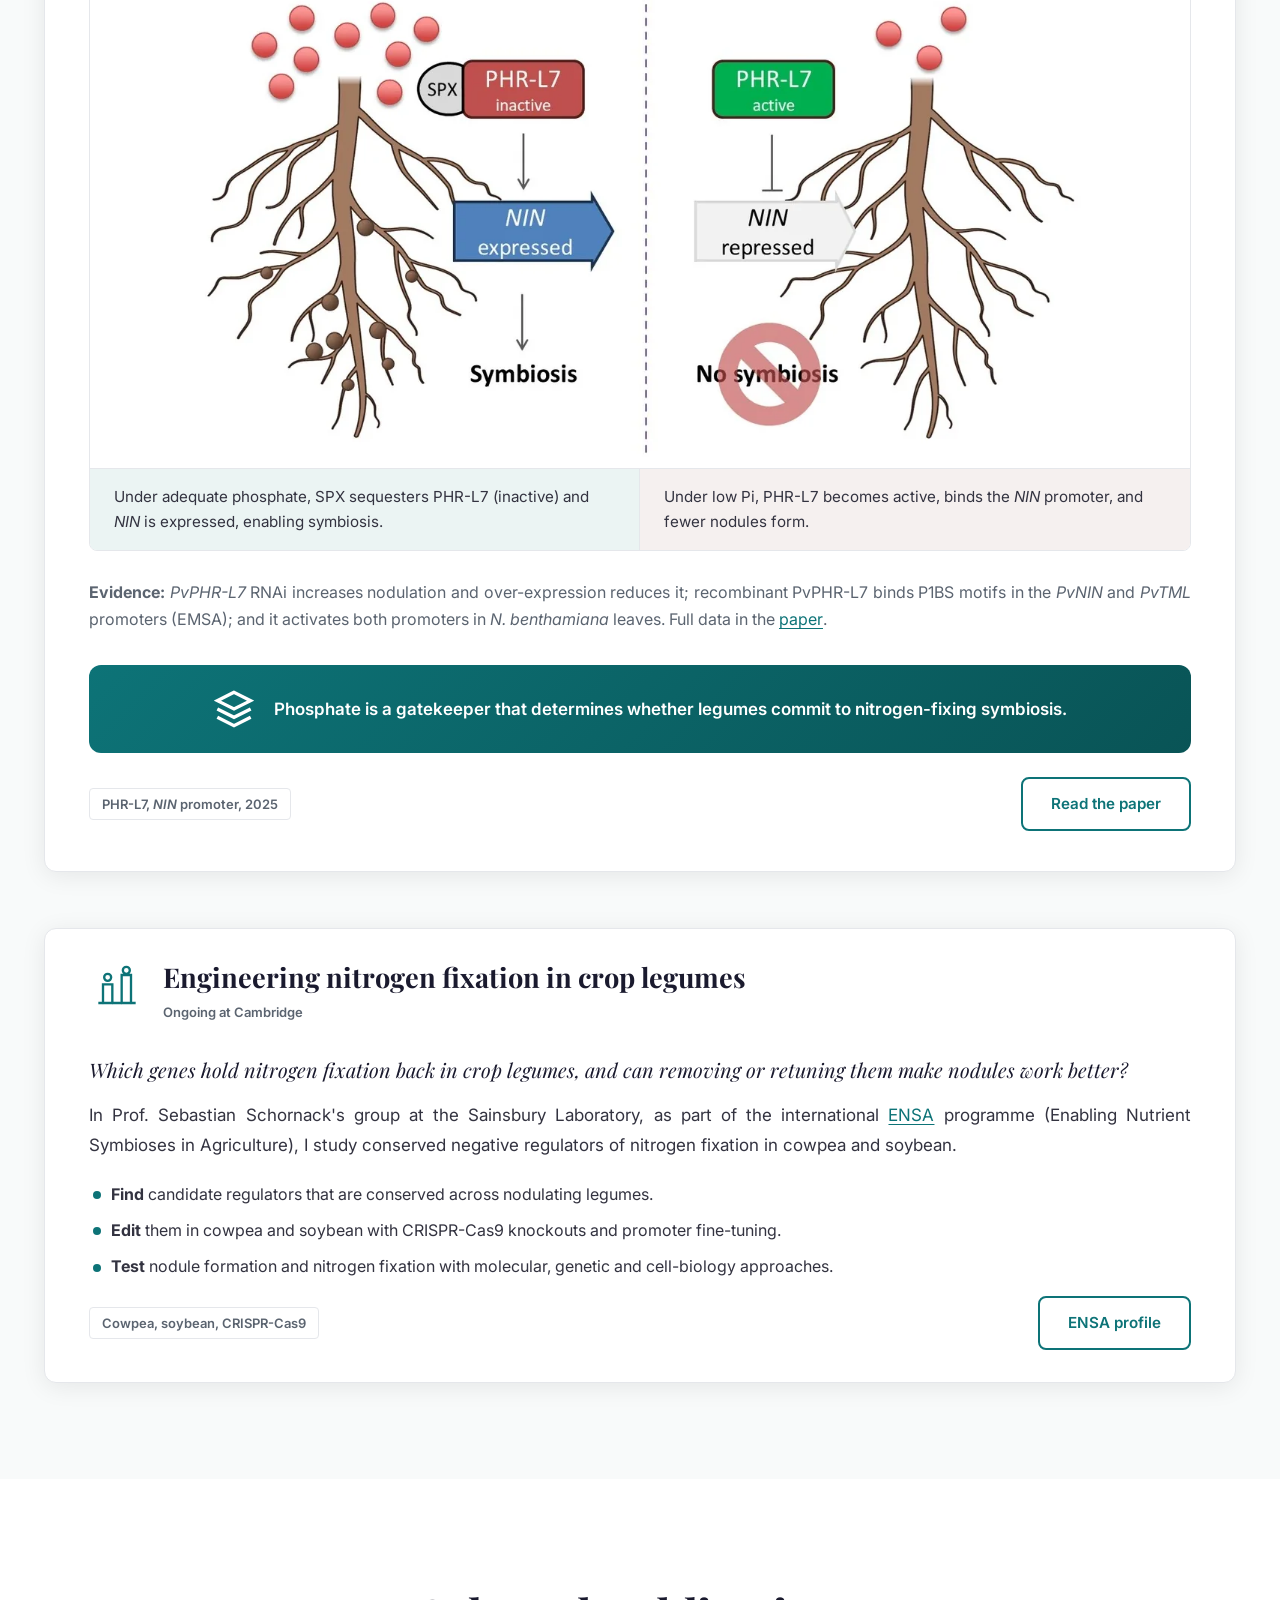
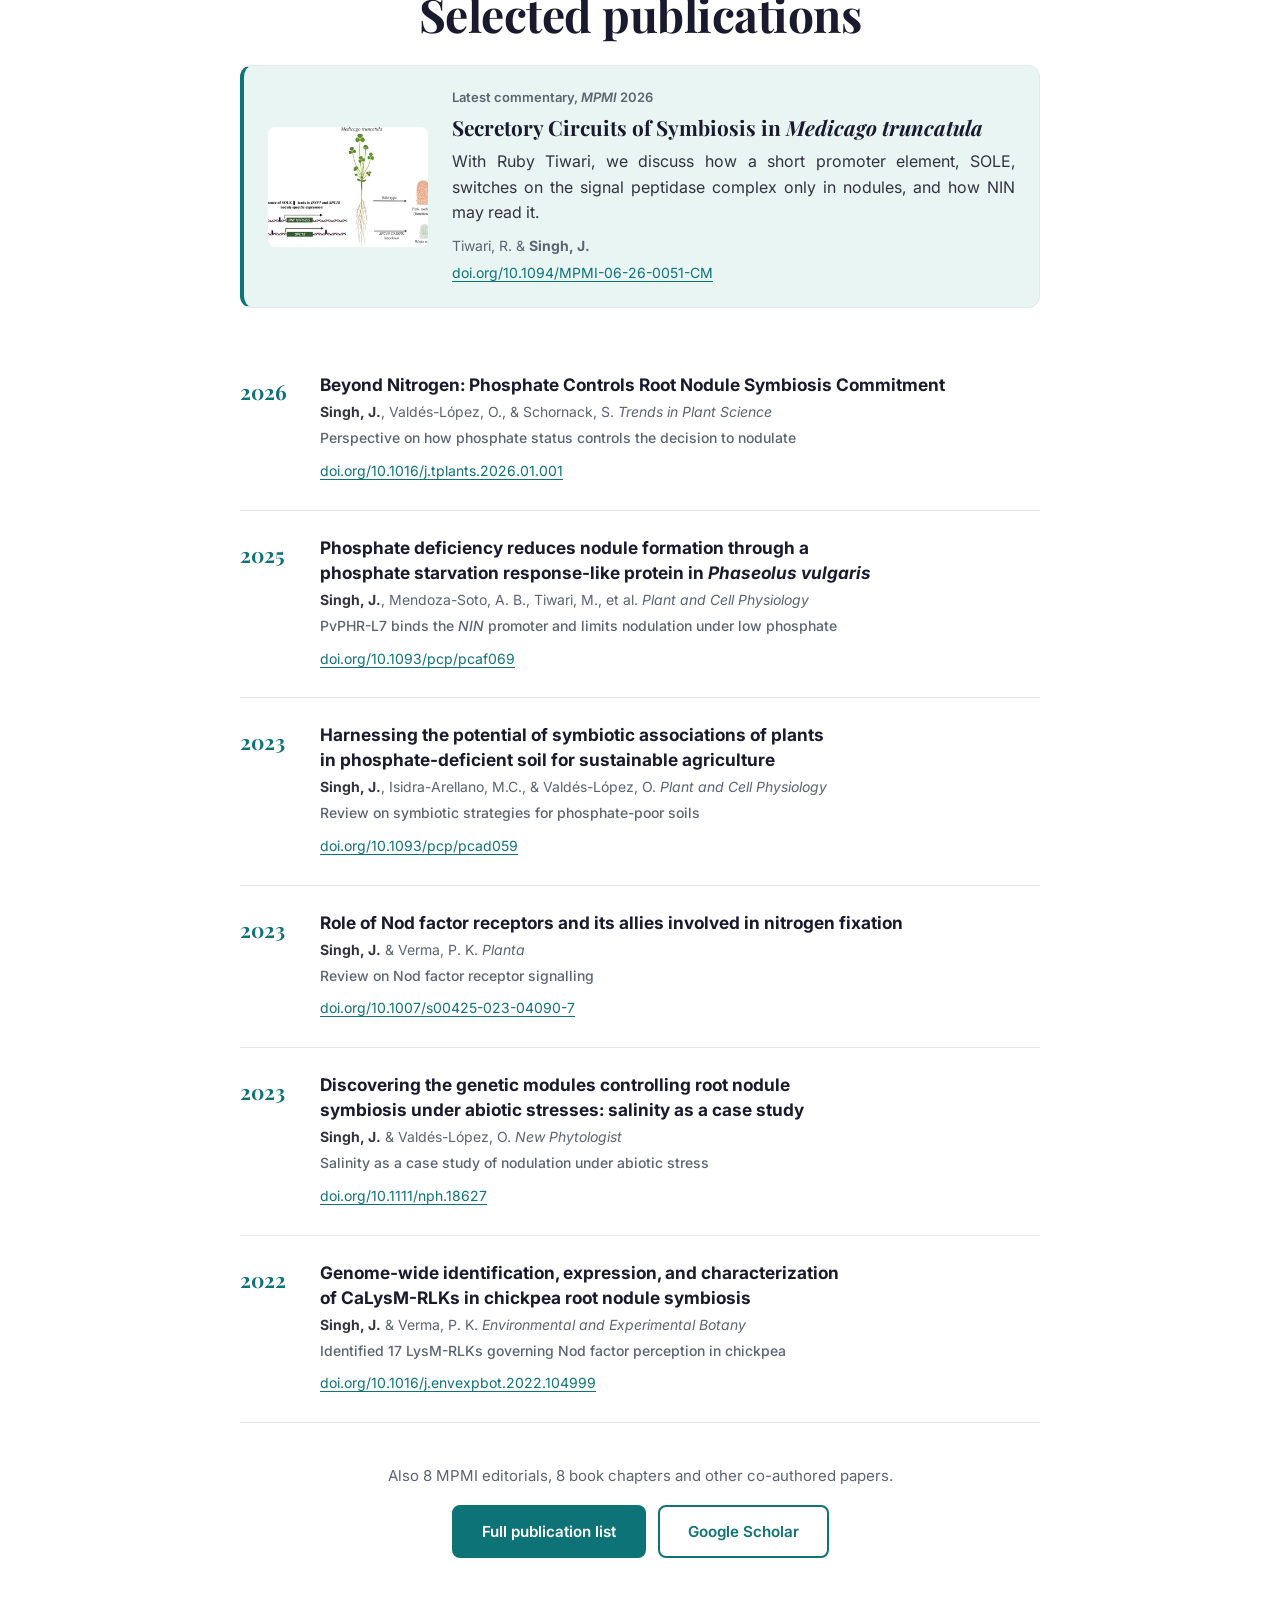
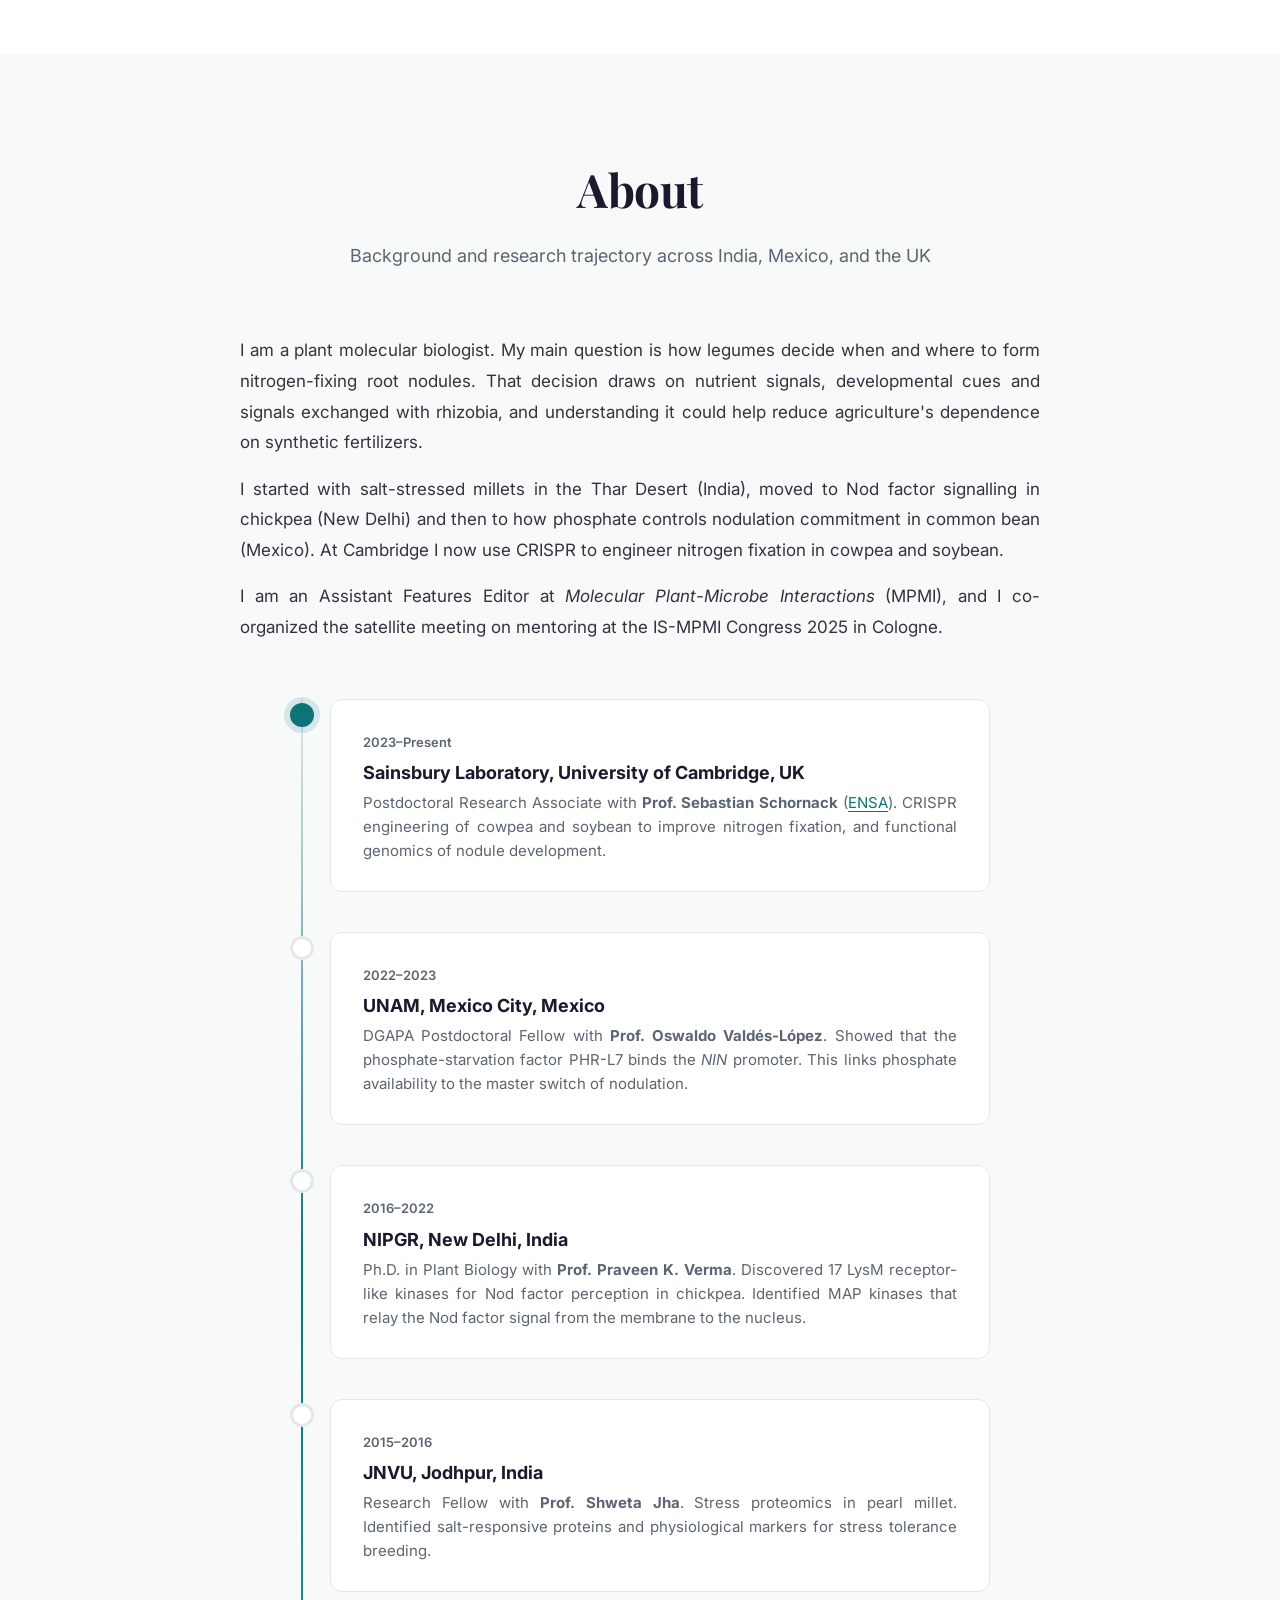
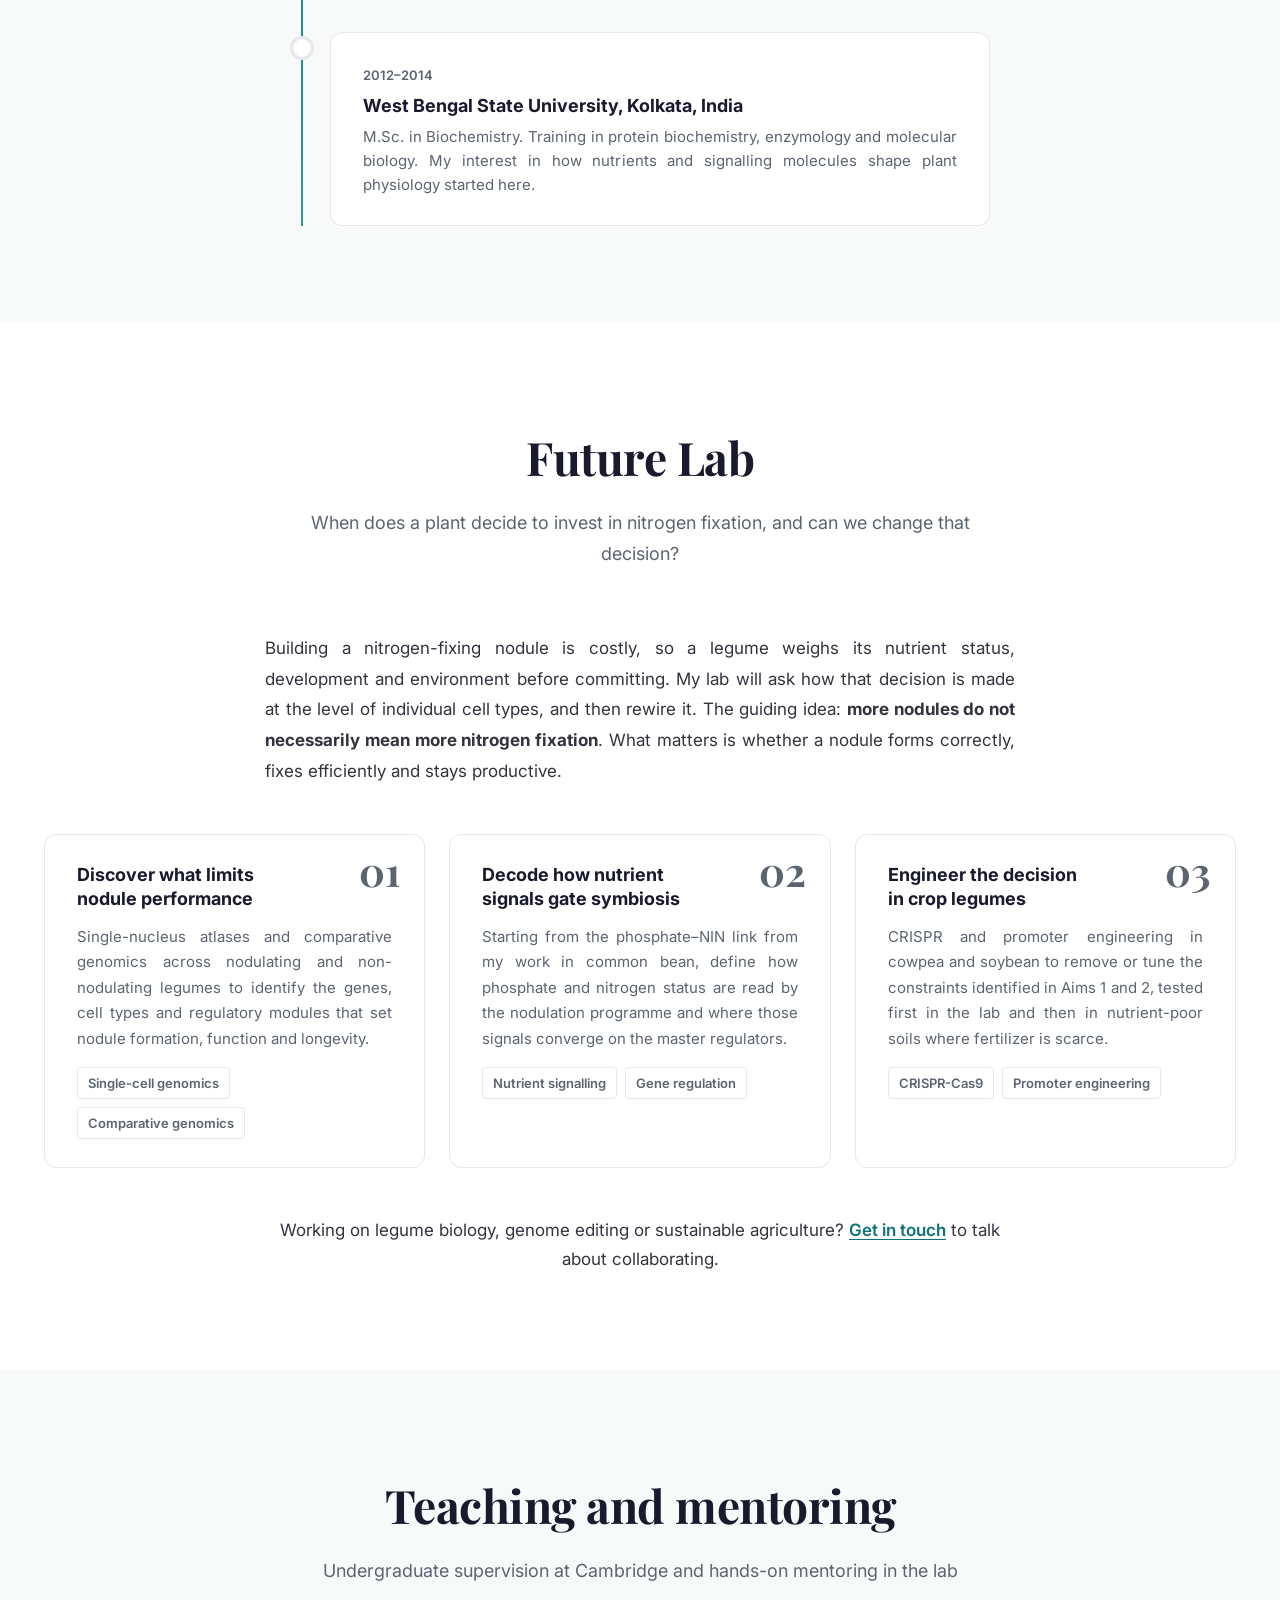
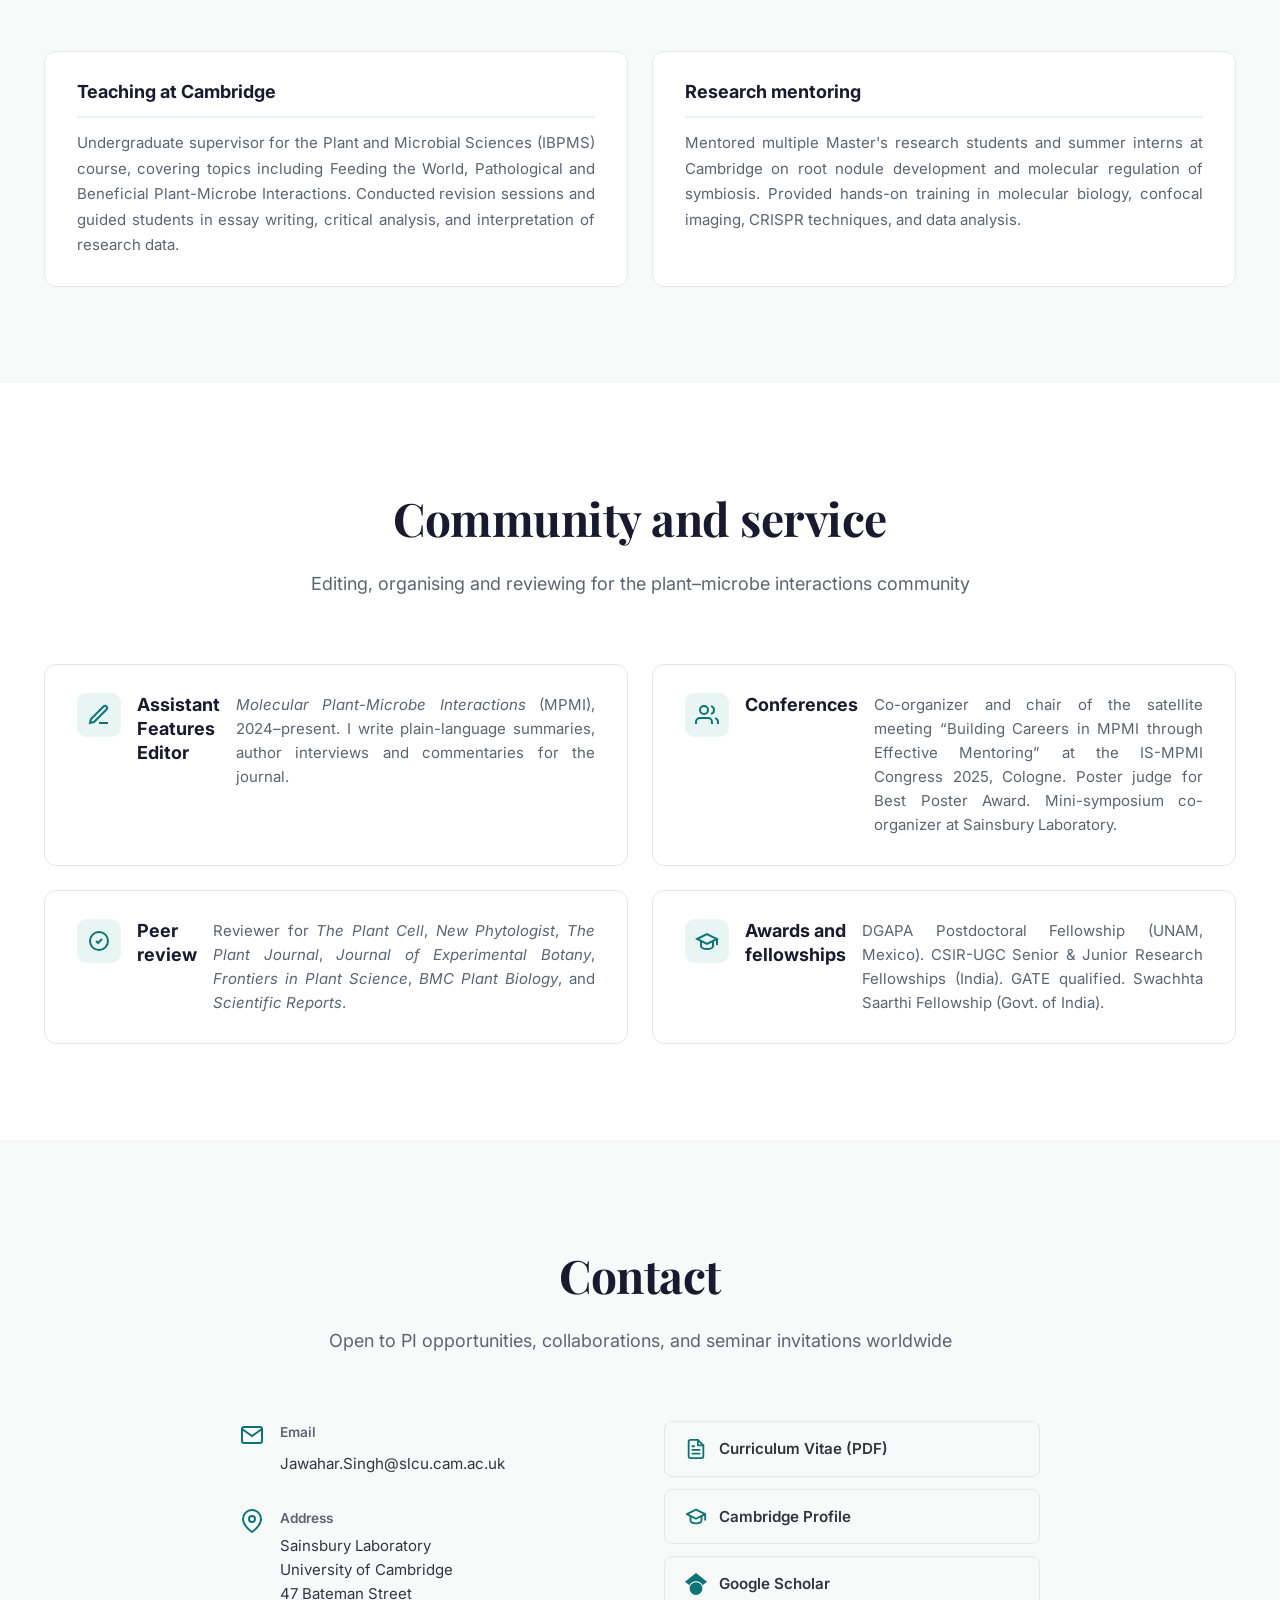
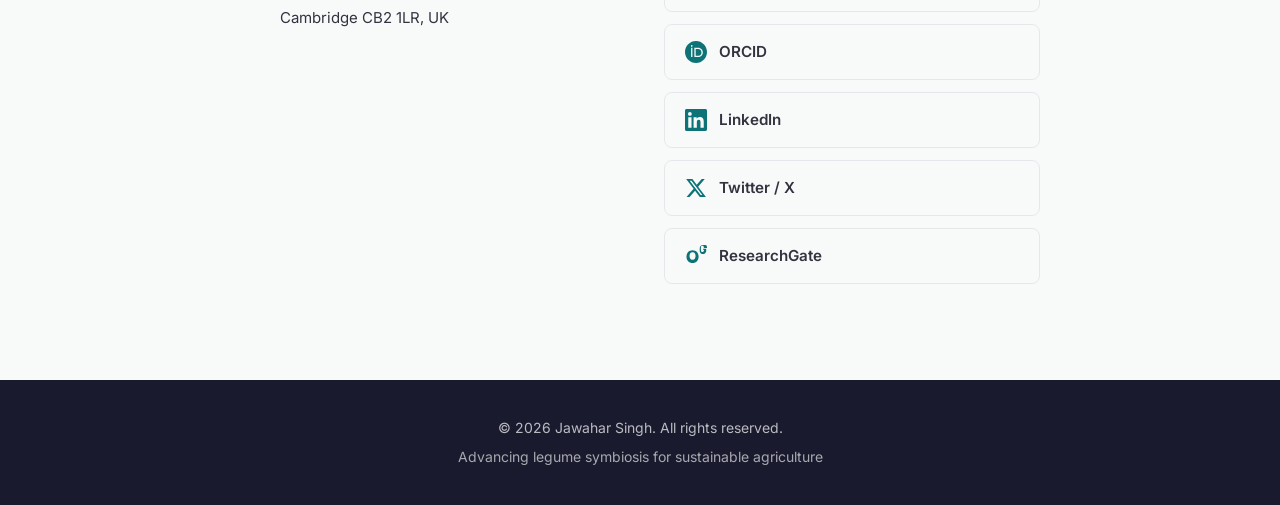
==== commit a79761be: "Align phosphate caption with the evidence; drop priority claim and placeholder - Low-Pi caption now " ====
--- a/index.html
+++ b/index.html
@@ -516,7 +516,7 @@
                             <p class="card-citation">Singh <em>et al.</em> 2025</p>
                         </div>
                     </div>
-                    <p class="research-row-text"><strong>We showed for the first time that a phosphate-starvation transcription factor, PHR-L7, binds and regulates the master nodulation gene <em>NIN</em></strong>, so phosphate availability helps decide whether a legume commits to forming nitrogen-fixing nodules.</p>
+                    <p class="research-row-text"><strong>We showed that a phosphate-starvation transcription factor, PHR-L7, binds and regulates the master nodulation gene <em>NIN</em></strong>, so phosphate availability helps decide whether a legume commits to forming nitrogen-fixing nodules.</p>
                     <figure class="abstract-figure fade-in">
                         <picture>
                             <source srcset="images/phosphate_nodulation_abstract-600.webp 600w, images/phosphate_nodulation_abstract-800.webp 800w, images/phosphate_nodulation_abstract.webp 1201w" sizes="(max-width: 640px) 92vw, 880px" type="image/webp">
@@ -524,7 +524,7 @@
                         </picture>
                         <figcaption class="abstract-caption-split">
                             <span class="abstract-caption-half abstract-caption-left">Under adequate phosphate, SPX sequesters PHR-L7 (inactive) and <em>NIN</em> is expressed, enabling symbiosis.</span>
-                            <span class="abstract-caption-half abstract-caption-right">Under low Pi, PHR-L7 becomes active, represses <em>NIN</em>, and nodulation is blocked.</span>
+                            <span class="abstract-caption-half abstract-caption-right">Under low Pi, PHR-L7 becomes active, binds the <em>NIN</em> promoter, and fewer nodules form.</span>
                         </figcaption>
                     </figure>
 
@@ -562,7 +562,6 @@
                         <li><strong>Edit</strong> them in cowpea and soybean with CRISPR-Cas9 knockouts and promoter fine-tuning.</li>
                         <li><strong>Test</strong> nodule formation and nitrogen fixation with molecular, genetic and cell-biology approaches.</li>
                     </ul>
-                    <p class="research-note">Work in progress: results will appear here once published.</p>
                     <div class="research-row-footer">
                         <span class="card-tag">Cowpea, soybean, CRISPR-Cas9</span>
                         <a href="https://www.ensa.ac.uk/team/jawahar-singh/" class="btn btn-outline" target="_blank" rel="noopener">ENSA profile<span class="visually-hidden"> (opens in a new tab)</span></a>
